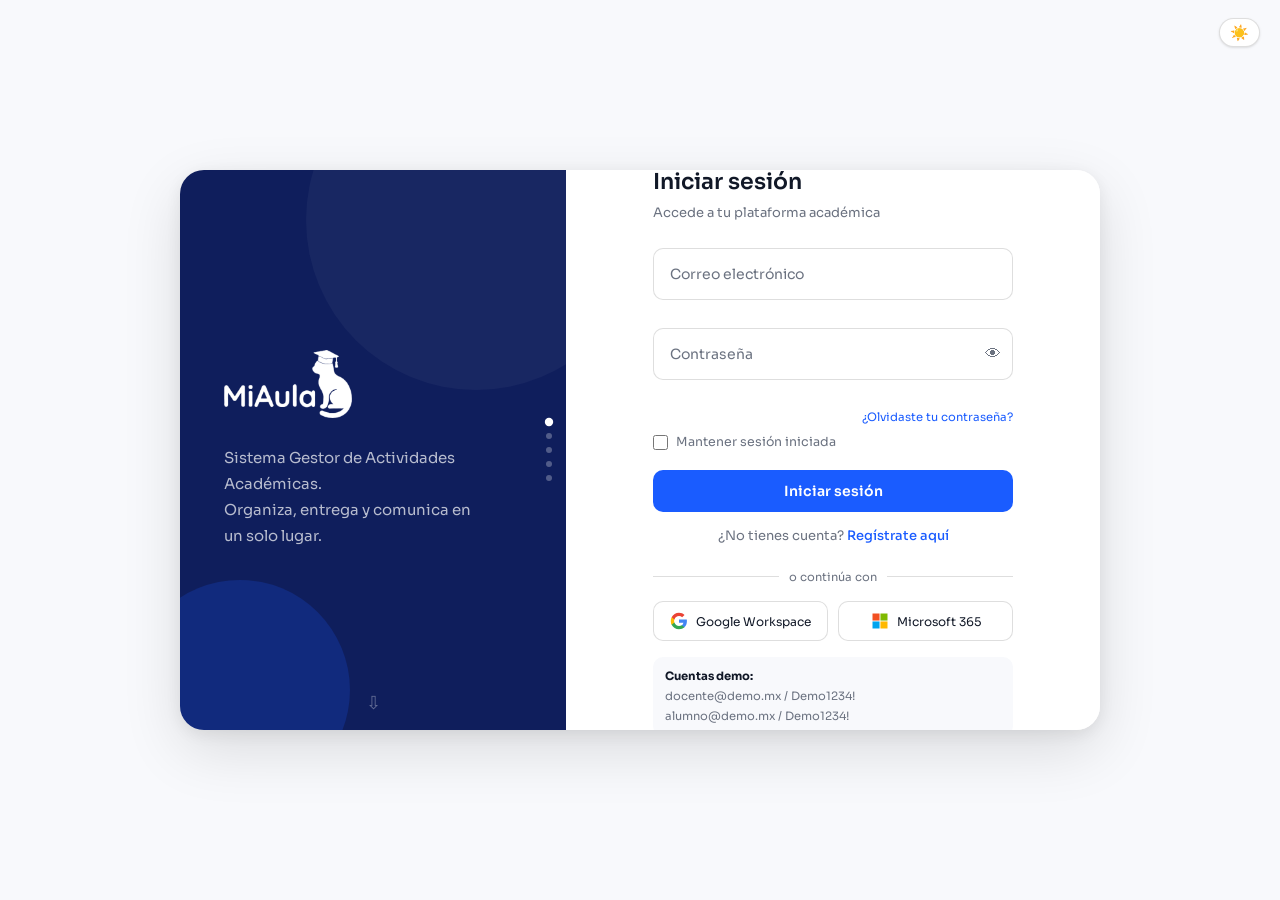
==== index.html @ d5291ddc "wp" ====
<!DOCTYPE html>
<html lang="es">
<head>
  <meta charset="UTF-8">
  <meta name="viewport" content="width=device-width, initial-scale=1.0">
  <title>MiAula — Iniciar sesión</title>

  <link rel="stylesheet" href="css/variables.css">
  <link rel="stylesheet" href="css/auth.css">
  <link rel="stylesheet" href="css/components.css">

  <style>
    /* ── Inline: elementos no cubiertos por auth.css ── */
    .form-group { margin-bottom: 0; }
  </style>
</head>
<body>

<!-- Toggle dark mode -->
<button class="dm-toggle" id="dmToggle" title="Cambiar tema" aria-label="Cambiar modo oscuro">
  <span class="dm-sun">☀️</span>
  <span class="dm-moon">🌙</span>
</button>

<div id="auth-screen">
  <div class="auth-container" id="authContainer">

    <!-- ══════════════════════════════
         PANEL IZQUIERDO — Carrusel
    ══════════════════════════════ -->
    <div class="overlay-container">

      <!-- Flecha arriba (oculta en slide 0) -->
      <button class="carousel-arrow arrow-up hidden" id="arrowUp" aria-label="Anterior">&#8679;</button>

      <div class="carousel-track" id="carouselTrack">

        <!-- Slide 1: Bienvenida -->
        <div class="carousel-slide slide-brand active" data-index="0">
          <div class="auth-brand-logo">
            <img src="Miuala.png" alt="MiAula">
          </div>
          <p class="slide-tagline">
            Sistema Gestor de Actividades Académicas.<br>
            Organiza, entrega y comunica en un solo lugar.
          </p>
        </div>

        <!-- Slide 2: Gestión de tareas -->
        <div class="carousel-slide slide-feature" data-index="1">
          <div class="feat-icon-big">✅</div>
          <div class="slide-title">Gestión de tareas</div>
          <p class="slide-desc">Crea, asigna y da seguimiento a actividades académicas desde un solo panel. Fechas límite claras y recordatorios automáticos.</p>
        </div>

        <!-- Slide 3: Almacenamiento -->
        <div class="carousel-slide slide-feature" data-index="2">
          <div class="feat-icon-big">📁</div>
          <div class="slide-title">Almacenamiento de recursos</div>
          <p class="slide-desc">Sube y organiza materiales de estudio, presentaciones y archivos. Disponibles para todos los alumnos en todo momento.</p>
        </div>

        <!-- Slide 4: Calificaciones -->
        <div class="carousel-slide slide-feature" data-index="3">
          <div class="feat-icon-big">📊</div>
          <div class="slide-title">Calificaciones y retroalimentación</div>
          <p class="slide-desc">Evalúa entregas con rúbricas personalizadas y envía retroalimentación directa. Historial de calificaciones siempre disponible.</p>
        </div>

        <!-- Slide 5: Comunicación -->
        <div class="carousel-slide slide-feature" data-index="4">
          <div class="feat-icon-big">💬</div>
          <div class="slide-title">Comunicación docente-alumno</div>
          <p class="slide-desc">Mensajería integrada, anuncios del grupo y notificaciones en tiempo real para mantener a todos conectados.</p>
        </div>

      </div>

      <!-- Flecha abajo -->
      <button class="carousel-arrow arrow-down" id="arrowDown" aria-label="Siguiente">&#8681;</button>

      <!-- Puntos laterales -->
      <div class="carousel-dots" id="carouselDots">
        <button class="carousel-dot active" data-dot="0" aria-label="Slide 1"></button>
        <button class="carousel-dot" data-dot="1" aria-label="Slide 2"></button>
        <button class="carousel-dot" data-dot="2" aria-label="Slide 3"></button>
        <button class="carousel-dot" data-dot="3" aria-label="Slide 4"></button>
        <button class="carousel-dot" data-dot="4" aria-label="Slide 5"></button>
      </div>

    </div><!-- /overlay-container -->

    <!-- ══════════════════════════════
         PANEL DERECHO — Login
    ══════════════════════════════ -->
    <div class="auth-panel login-panel" id="login-form">
      <div class="auth-form-card">
        <div class="auth-title">Iniciar sesión</div>
        <div class="auth-sub">Accede a tu plataforma académica</div>

        <div class="error-msg" id="login-error"></div>

        <!-- Email -->
        <div class="floating-group">
          <input type="email" class="floating-input" id="login-email"
                 placeholder=" "
                 autocomplete="email"
                 oninput="validateLoginEmail()"
                 onkeydown="if(event.key==='Enter') handleLogin()">
          <label for="login-email">Correo electrónico</label>
        </div>
        <div class="field-error-slot">
          <span class="field-error" id="login-email-err"></span>
        </div>

        <!-- Contraseña -->
        <div class="floating-group">
          <div class="input-wrap">
            <input type="password" class="floating-input" id="login-pass"
                   placeholder=" "
                   autocomplete="current-password"
                   onkeydown="if(event.key==='Enter') handleLogin()">
            <button class="toggle-pass" type="button"
                    onclick="togglePass('login-pass', this)" tabindex="-1">👁</button>
          </div>
          <label for="login-pass">Contraseña</label>
        </div>
        <div class="field-error-slot">
          <span class="field-error" id="login-pass-err"></span>
        </div>

        <!-- ¿Olvidaste? + Recordarme -->
        <div class="pass-row">
          <a href="#" class="link-forgot" onclick="return false;">¿Olvidaste tu contraseña?</a>
        </div>
        <div class="remember-row">
          <input type="checkbox" class="remember-check" id="rememberMe">
          <label class="remember-label" for="rememberMe">Mantener sesión iniciada</label>
        </div>

        <button class="btn-primary" id="login-btn" onclick="handleLogin()">Iniciar sesión</button>

        <!-- Enlace registro -->
        <div class="register-link">
          ¿No tienes cuenta? <a href="#" onclick="showRegister(); return false;">Regístrate aquí</a>
        </div>

        <!-- SSO -->
        <div class="auth-divider"><span>o continúa con</span></div>
        <div class="sso-row">
          <button class="sso-btn" onclick="return false;" title="Google Workspace">
            <svg class="sso-icon" viewBox="0 0 24 24" xmlns="http://www.w3.org/2000/svg">
              <path d="M22.56 12.25c0-.78-.07-1.53-.2-2.25H12v4.26h5.92c-.26 1.37-1.04 2.53-2.21 3.31v2.77h3.57c2.08-1.92 3.28-4.74 3.28-8.09z" fill="#4285F4"/>
              <path d="M12 23c2.97 0 5.46-.98 7.28-2.66l-3.57-2.77c-.98.66-2.23 1.06-3.71 1.06-2.86 0-5.29-1.93-6.16-4.53H2.18v2.84C3.99 20.53 7.7 23 12 23z" fill="#34A853"/>
              <path d="M5.84 14.09c-.22-.66-.35-1.36-.35-2.09s.13-1.43.35-2.09V7.07H2.18C1.43 8.55 1 10.22 1 12s.43 3.45 1.18 4.93l3.66-2.84z" fill="#FBBC05"/>
              <path d="M12 5.38c1.62 0 3.06.56 4.21 1.64l3.15-3.15C17.45 2.09 14.97 1 12 1 7.7 1 3.99 3.47 2.18 7.07l3.66 2.84c.87-2.6 3.3-4.53 6.16-4.53z" fill="#EA4335"/>
            </svg>
            Google Workspace
          </button>
          <button class="sso-btn" onclick="return false;" title="Microsoft 365">
            <svg class="sso-icon" viewBox="0 0 24 24" xmlns="http://www.w3.org/2000/svg">
              <path d="M11.4 2H2v9.4h9.4V2z" fill="#F25022"/>
              <path d="M22 2h-9.4v9.4H22V2z" fill="#7FBA00"/>
              <path d="M11.4 12.6H2V22h9.4v-9.4z" fill="#00A4EF"/>
              <path d="M22 12.6h-9.4V22H22v-9.4z" fill="#FFB900"/>
            </svg>
            Microsoft 365
          </button>
        </div>

        <div class="auth-demo-hint">
          <strong>Cuentas demo:</strong><br>
          docente@demo.mx / Demo1234!<br>
          alumno@demo.mx / Demo1234!
        </div>

      </div>
    </div><!-- /login-panel -->

    <!-- ══════════════════════════════
         PANEL DERECHO — Registro
    ══════════════════════════════ -->
    <div class="auth-panel register-panel" id="register-form">
      <div class="auth-form-card">
        <div class="auth-title">Crear cuenta</div>
        <div class="auth-sub">Únete a MiAula — es gratis</div>

        <div class="error-msg" id="reg-error"></div>

        <!-- Nombre -->
        <div class="floating-group">
          <input type="text" class="floating-input" id="reg-name"
                 placeholder=" " maxlength="80" autocomplete="name"
                 oninput="validateName()">
          <label for="reg-name">Nombre completo</label>
        </div>
        <div class="field-error-slot">
          <span class="field-error" id="reg-name-err"></span>
        </div>

        <!-- Email -->
        <div class="floating-group">
          <input type="email" class="floating-input" id="reg-email"
                 placeholder=" " autocomplete="email"
                 oninput="validateRegEmail()">
          <label for="reg-email">Correo electrónico</label>
        </div>
        <div class="field-error-slot">
          <span class="field-error" id="reg-email-err"></span>
        </div>

        <!-- Contraseña -->
        <div class="floating-group">
          <div class="input-wrap">
            <input type="password" class="floating-input" id="reg-pass"
                   placeholder=" " autocomplete="new-password"
                   oninput="validatePass(); validateConfirm()"
                   onfocus="document.getElementById('pass-rules').style.display='flex'; document.getElementById('pass-strength').style.display='block'">
            <button class="toggle-pass" type="button"
                    onclick="togglePass('reg-pass', this)" tabindex="-1">👁</button>
          </div>
          <label for="reg-pass">Contraseña (mín. 8 caracteres)</label>
        </div>
        <div class="field-error-slot"></div>

        <div class="password-strength" id="pass-strength">
          <div class="strength-bar"><div class="strength-fill" id="strength-fill"></div></div>
          <div class="strength-label" id="strength-label">—</div>
        </div>
        <div class="pass-rules" id="pass-rules">
          <div class="pass-rule" id="rule-len">Mínimo 8 caracteres</div>
          <div class="pass-rule" id="rule-upper">Al menos una mayúscula</div>
          <div class="pass-rule" id="rule-lower">Al menos una minúscula</div>
          <div class="pass-rule" id="rule-num">Al menos un número</div>
          <div class="pass-rule" id="rule-special">Al menos un carácter especial (!@#$%…)</div>
        </div>

        <!-- Confirmar contraseña -->
        <div class="floating-group" style="margin-top:8px;">
          <div class="input-wrap">
            <input type="password" class="floating-input" id="reg-pass-confirm"
                   placeholder=" " autocomplete="new-password"
                   oninput="validateConfirm()">
            <button class="toggle-pass" type="button"
                    onclick="togglePass('reg-pass-confirm', this)" tabindex="-1">👁</button>
          </div>
          <label for="reg-pass-confirm">Confirmar contraseña</label>
        </div>
        <div class="field-error-slot">
          <div class="pass-match" id="pass-match"></div>
        </div>

        <!-- Rol -->
        <div class="form-group" style="margin-bottom:16px;">
          <div class="role-selector">
            <div class="role-btn selected" id="role-docente" onclick="selectRole('docente')">
              <span class="role-emoji">👩‍🏫</span>
              <span class="role-name">Docente</span>
            </div>
            <div class="role-btn" id="role-alumno" onclick="selectRole('alumno')">
              <span class="role-emoji">🎓</span>
              <span class="role-name">Alumno</span>
            </div>
          </div>
        </div>

        <button class="btn-primary" id="reg-btn" onclick="handleRegister()">Crear cuenta</button>

        <div class="register-link">
          ¿Ya tienes cuenta? <a href="#" onclick="showLogin(); return false;">Inicia sesión aquí</a>
        </div>

      </div>
    </div><!-- /register-panel -->

  </div><!-- /auth-container -->
</div><!-- /auth-screen -->

<script src="js/utils.js"></script>
<script src="js/db.js"></script>
<script src="js/auth.js"></script>
<script>
/* ══════════════════════════════════════
   Carrusel vertical
══════════════════════════════════════ */
(function initCarousel() {
  const slides     = Array.from(document.querySelectorAll('.carousel-slide'));
  const dots       = Array.from(document.querySelectorAll('.carousel-dot'));
  const arrowUp    = document.getElementById('arrowUp');
  const arrowDown  = document.getElementById('arrowDown');
  const TOTAL      = slides.length;
  let current      = 0;
  let autoplayTimer = null;
  const AUTOPLAY_MS = 4200;

  function goTo(next, dir) {
    if (next === current || next < 0 || next >= TOTAL) return;

    const prev = current;
    const exitClass = dir === 'down' ? 'exit-up' : 'exit-down';

    // Salida del slide actual
    slides[prev].classList.remove('active');
    slides[prev].classList.add(exitClass);
    setTimeout(() => slides[prev].classList.remove(exitClass), 600);

    // Entrada del nuevo slide
    slides[next].style.transform = dir === 'down' ? 'translateY(40px)' : 'translateY(-40px)';
    slides[next].style.opacity   = '0';
    slides[next].classList.add('active');
    // Forzar reflow
    slides[next].getBoundingClientRect();
    slides[next].style.transform = '';
    slides[next].style.opacity   = '';

    // Dots
    dots[prev].classList.remove('active');
    dots[next].classList.add('active');

    current = next;
    updateArrows();
  }

  function updateArrows() {
    // Flecha arriba solo aparece si no estamos en slide 0
    arrowUp.classList.toggle('hidden', current === 0);
    // Flecha abajo se oculta en el último
    arrowDown.classList.toggle('hidden', current === TOTAL - 1);
  }

  function startAutoplay() {
    stopAutoplay();
    autoplayTimer = setInterval(() => {
      const next = (current + 1) % TOTAL;
      goTo(next, 'down');
    }, AUTOPLAY_MS);
  }

  function stopAutoplay() {
    if (autoplayTimer) { clearInterval(autoplayTimer); autoplayTimer = null; }
  }

  // Controles de flechas
  arrowDown.addEventListener('click', () => {
    stopAutoplay();
    goTo(current + 1, 'down');
    startAutoplay();
  });
  arrowUp.addEventListener('click', () => {
    stopAutoplay();
    goTo(current - 1, 'up');
    startAutoplay();
  });

  // Dots
  dots.forEach(dot => {
    dot.addEventListener('click', () => {
      const target = parseInt(dot.dataset.dot);
      const dir    = target > current ? 'down' : 'up';
      stopAutoplay();
      goTo(target, dir);
      startAutoplay();
    });
  });

  updateArrows();
  startAutoplay();
})();

/* ══════════════════════════════════════
   Dark mode toggle
══════════════════════════════════════ */
(function initDarkMode() {
  const btn  = document.getElementById('dmToggle');
  const body = document.body;
  const KEY  = 'miaula_theme';

  function apply(dark) {
    body.classList.toggle('dark-mode', dark);
  }

  // Leer preferencia guardada (con fallback a preferencia del sistema)
  const saved = localStorage.getItem(KEY);
  if (saved !== null) {
    apply(saved === 'dark');
  } else {
    apply(window.matchMedia('(prefers-color-scheme: dark)').matches);
  }

  btn.addEventListener('click', () => {
    const isDark = !body.classList.contains('dark-mode');
    apply(isDark);
    localStorage.setItem(KEY, isDark ? 'dark' : 'light');
  });
})();
</script>
</body>
</html>
---- css/variables.css ----
/* ═══════════════════════════════════════
   MiAula — Variables y Reset Global
═══════════════════════════════════════ */

@import url('https://fonts.googleapis.com/css2?family=Sora:wght@300;400;500;600;700&family=Lora:ital,wght@0,400;0,600;1,400&display=swap');

*, *::before, *::after {
  box-sizing: border-box;
  margin: 0;
  padding: 0;
}

:root {
  /* Marca */
  --navy:         #0F1E5C;
  --navy-mid:     #1A3080;
  --brand:        #1A5CFF;
  --brand-light:  #E8EFFE;
  --brand-mid:    #4D7DFF;

  /* Semánticos */
  --accent:       #FF6B35;
  --accent-light: #FFF0EB;
  --green:        #0F9B6E;
  --green-light:  #E2F7F0;
  --amber:        #E09600;
  --amber-light:  #FFF8E0;
  --red:          #D93025;
  --red-light:    #FEECEB;
  --purple:       #6D28D9;
  --purple-light: #EDE9FE;

  /* Texto */
  --text:         #111827;
  --text-muted:   #6B7280;
  --text-light:   #9CA3AF;

  /* Bordes y superficies */
  --border:       rgba(0,0,0,0.08);
  --border-md:    rgba(0,0,0,0.13);
  --surface:      #F8F9FC;
  --white:        #ffffff;

  /* Layout */
  --sidebar-w:    240px;

  /* Tipografía */
  --font:   'Sora', sans-serif;
  --serif:  'Lora', serif;

  /* Radios */
  --radius:    10px;
  --radius-lg: 14px;

  /* Sombras */
  --shadow:    0 1px 3px rgba(0,0,0,0.08), 0 1px 2px rgba(0,0,0,0.05);
  --shadow-md: 0 4px 12px rgba(0,0,0,0.10);
}

body {
  font-family: var(--font);
  background: var(--surface);
  color: var(--text);
  font-size: 14px;
  line-height: 1.6;
  min-height: 100vh;
}

/* ── Animaciones ── */
@keyframes fadeUp {
  from { opacity: 0; transform: translateY(10px); }
  to   { opacity: 1; transform: none; }
}
.fade-up { animation: fadeUp 0.3s ease both; }

/* ── Utilidades ── */
.flex        { display: flex; }
.gap-8       { gap: 8px; }
.gap-12      { gap: 12px; }
.mb-20       { margin-bottom: 20px; }
.mb-28       { margin-bottom: 28px; }
.grid-2      { display: grid; grid-template-columns: 1fr 1fr; gap: 14px; }
.text-muted  { color: var(--text-muted); }
.text-sm     { font-size: 12px; }
.fw-500      { font-weight: 500; }
.divider     { height: 1px; background: var(--border); margin: 20px 0; }
---- css/auth.css ----
/* ═══════════════════════════════════════
   MiAula — Auth modernizado
═══════════════════════════════════════ */

/* ── Dark mode variables ── */
:root {
  --dm-bg:         #0d1117;
  --dm-surface:    #161b22;
  --dm-card:       #1c2333;
  --dm-border:     rgba(255,255,255,0.08);
  --dm-text:       #e6edf3;
  --dm-muted:      #8b949e;
  --dm-input-bg:   #0d1117;
}

/* ── Dark mode aplicado ── */
body.dark-mode {
  background: var(--dm-bg);
  color: var(--dm-text);
}
body.dark-mode #auth-screen {
  background: var(--dm-bg);
}
body.dark-mode .auth-container {
  background: var(--dm-card);
  box-shadow: 0 24px 64px rgba(0,0,0,0.5), 0 4px 16px rgba(0,0,0,0.3);
}
body.dark-mode .auth-panel {
  background: var(--dm-card);
}
body.dark-mode .auth-form-card {
  background: transparent;
}
body.dark-mode .auth-title {
  color: var(--dm-text);
}
body.dark-mode .auth-sub {
  color: var(--dm-muted);
}
body.dark-mode .floating-group .floating-input {
  background: var(--dm-input-bg);
  border-color: var(--dm-border);
  color: var(--dm-text);
}
body.dark-mode .floating-group .floating-input:focus {
  border-color: var(--brand);
  box-shadow: 0 0 0 3px rgba(26,92,255,0.18);
  background: var(--dm-input-bg);
}
body.dark-mode .floating-group label {
  background: var(--dm-input-bg);
  color: var(--dm-muted);
}
body.dark-mode .floating-group .floating-input:focus ~ label,
body.dark-mode .floating-group .floating-input:not(:placeholder-shown) ~ label {
  background: var(--dm-card);
  color: var(--brand);
}
body.dark-mode .auth-divider span {
  background: var(--dm-card);
  color: var(--dm-muted);
}
body.dark-mode .auth-divider::before {
  background: var(--dm-border);
}
body.dark-mode .sso-btn {
  background: var(--dm-input-bg);
  border-color: var(--dm-border);
  color: var(--dm-text);
}
body.dark-mode .sso-btn:hover {
  background: rgba(255,255,255,0.05);
  border-color: rgba(255,255,255,0.18);
}
body.dark-mode .remember-label {
  color: var(--dm-muted);
}
body.dark-mode .auth-demo-hint {
  background: rgba(255,255,255,0.04);
  color: var(--dm-muted);
}
body.dark-mode .auth-demo-hint strong {
  color: var(--dm-text);
}
body.dark-mode .role-btn {
  background: var(--dm-input-bg);
  border-color: var(--dm-border);
  color: var(--dm-text);
}
body.dark-mode .role-btn.selected {
  border-color: var(--brand);
  background: rgba(26,92,255,0.15);
}
body.dark-mode .role-name {
  color: var(--dm-text);
}
body.dark-mode .toggle-pass {
  color: var(--dm-muted);
}
body.dark-mode .toggle-pass:hover {
  color: var(--dm-text);
}

/* ── Toggle dark mode ── */
.dm-toggle {
  position: fixed;
  top: 18px;
  right: 20px;
  z-index: 999;
  background: var(--white);
  border: 1.5px solid var(--border-md);
  border-radius: 100px;
  padding: 6px 10px;
  display: flex;
  align-items: center;
  gap: 6px;
  cursor: pointer;
  font-size: 15px;
  transition: all 0.25s;
  box-shadow: var(--shadow);
  line-height: 1;
}
.dm-toggle:hover {
  box-shadow: var(--shadow-md);
}
body.dark-mode .dm-toggle {
  background: var(--dm-surface);
  border-color: var(--dm-border);
  box-shadow: none;
}
.dm-toggle .dm-sun  { display: block; }
.dm-toggle .dm-moon { display: none; }
body.dark-mode .dm-toggle .dm-sun  { display: none; }
body.dark-mode .dm-toggle .dm-moon { display: block; }

/* ── Pantalla completa ── */
#auth-screen {
  min-height: 100vh;
  display: flex;
  align-items: center;
  justify-content: center;
  background: var(--surface);
  padding: 24px 16px;
  transition: background 0.3s;
}

/* ── Tarjeta contenedora ── */
.auth-container {
  position: relative;
  width: 100%;
  max-width: 920px;
  min-height: 560px;
  background: var(--white);
  border-radius: 24px;
  overflow: hidden;
  box-shadow: 0 20px 60px rgba(0,0,0,0.12), 0 4px 16px rgba(0,0,0,0.07);
  display: flex;
  flex-direction: row;
  transition: background 0.3s, box-shadow 0.3s;
}

/* ══════════════════════════════════════
   PANEL IZQUIERDO — Carrusel
══════════════════════════════════════ */
.overlay-container {
  position: relative;
  width: 42%;
  flex-shrink: 0;
  background: var(--navy);
  overflow: hidden;
  display: flex;
  flex-direction: column;
  justify-content: center;
  align-items: stretch;
}

/* Decoración de fondo */
.overlay-container::before {
  content: "";
  position: absolute;
  width: 340px; height: 340px;
  border-radius: 50%;
  background: rgba(255,255,255,0.04);
  top: -120px; right: -80px;
  pointer-events: none;
  z-index: 0;
}
.overlay-container::after {
  content: "";
  position: absolute;
  width: 220px; height: 220px;
  border-radius: 50%;
  background: rgba(26,92,255,0.2);
  bottom: -70px; left: -50px;
  pointer-events: none;
  z-index: 0;
}

/* ── Track del carrusel ── */
.carousel-track {
  position: relative;
  width: 100%;
  flex: 1;
  overflow: hidden;
}

/* ── Slides ── */
.carousel-slide {
  position: absolute;
  inset: 0;
  display: flex;
  flex-direction: column;
  justify-content: center;
  align-items: flex-start;
  padding: 48px 40px 48px 44px;
  opacity: 0;
  transform: translateY(40px);
  transition: opacity 0.55s cubic-bezier(0.4,0,0.2,1),
              transform 0.55s cubic-bezier(0.4,0,0.2,1);
  pointer-events: none;
  z-index: 1;
}
.carousel-slide.active {
  opacity: 1;
  transform: translateY(0);
  pointer-events: all;
  z-index: 2;
}
.carousel-slide.exit-up {
  opacity: 0;
  transform: translateY(-40px);
}
.carousel-slide.exit-down {
  opacity: 0;
  transform: translateY(40px);
}

/* ── Slide 1: bienvenida ── */
.slide-brand .auth-brand-logo {
  margin-bottom: 20px;
}
.slide-brand .auth-brand-logo img {
  height: 68px;
  width: auto;
  filter: brightness(0) invert(1);
  object-fit: contain;
}
.slide-brand .slide-tagline {
  font-size: 15px;
  color: rgba(255,255,255,0.7);
  line-height: 1.75;
  max-width: 260px;
}

/* ── Slides 2-5: feature ── */
.slide-feature .feat-icon-big {
  width: 60px; height: 60px;
  border-radius: 16px;
  background: rgba(255,255,255,0.1);
  display: flex;
  align-items: center;
  justify-content: center;
  font-size: 28px;
  margin-bottom: 22px;
  backdrop-filter: blur(4px);
}
.slide-feature .slide-title {
  font-size: 20px;
  font-weight: 600;
  color: #fff;
  margin-bottom: 10px;
  line-height: 1.3;
}
.slide-feature .slide-desc {
  font-size: 13px;
  color: rgba(255,255,255,0.6);
  line-height: 1.7;
  max-width: 240px;
}

/* ── Flecha arriba ── */
.carousel-arrow {
  position: absolute;
  left: 50%;
  transform: translateX(-50%);
  z-index: 10;
  background: none;
  border: none;
  cursor: pointer;
  padding: 8px 16px;
  color: rgba(255,255,255,0.35);
  font-size: 18px;
  transition: color 0.2s, opacity 0.3s;
  line-height: 1;
}
.carousel-arrow:hover { color: rgba(255,255,255,0.8); }
.carousel-arrow.arrow-up   { top: 10px; }
.carousel-arrow.arrow-down { bottom: 10px; }
.carousel-arrow.hidden { opacity: 0; pointer-events: none; }

/* ── Puntos laterales ── */
.carousel-dots {
  position: absolute;
  right: 14px;
  top: 50%;
  transform: translateY(-50%);
  display: flex;
  flex-direction: column;
  gap: 8px;
  z-index: 10;
}
.carousel-dot {
  width: 6px; height: 6px;
  border-radius: 50%;
  background: rgba(255,255,255,0.28);
  cursor: pointer;
  transition: background 0.2s, transform 0.2s;
  border: none;
  padding: 0;
}
.carousel-dot.active {
  background: #fff;
  transform: scale(1.4);
}

/* ══════════════════════════════════════
   PANEL DERECHO — Formulario
══════════════════════════════════════ */
.auth-panel {
  position: absolute;
  top: 0;
  left: 42%;
  width: 58%;
  height: 100%;
  display: flex;
  flex-direction: column;
  justify-content: center;
  align-items: center;
  padding: 32px 44px;
  background: var(--white);
  overflow-y: auto;
  transition: opacity 0.35s ease, transform 0.35s ease, background 0.3s;
}

.auth-form-card {
  width: 100%;
  max-width: 360px;
  display: flex;
  flex-direction: column;
}

.login-panel  { opacity:1; z-index:2; transform:translateX(0);    pointer-events:all; }
.register-panel { opacity:0; z-index:1; transform:translateX(20px); pointer-events:none; }

.auth-container.active .login-panel    { opacity:0; z-index:1; transform:translateX(-20px); pointer-events:none; }
.auth-container.active .register-panel { opacity:1; z-index:2; transform:translateX(0);     pointer-events:all; }

/* ── Títulos ── */
.auth-title {
  font-size: 22px;
  font-weight: 600;
  color: var(--text);
  margin-bottom: 4px;
  transition: color 0.3s;
}
.auth-sub {
  font-size: 13px;
  color: var(--text-muted);
  margin-bottom: 24px;
  transition: color 0.3s;
}

/* ── Floating labels ── */
.floating-group {
  position: relative;
  margin-bottom: 6px;
}
.floating-input {
  width: 100%;
  height: 52px;
  padding: 18px 14px 6px;
  border: 1.5px solid var(--border-md);
  border-radius: var(--radius);
  font-family: var(--font);
  font-size: 14px;
  color: var(--text);
  background: var(--white);
  outline: none;
  transition: border-color 0.2s, box-shadow 0.2s, background 0.2s;
}
.floating-input:focus {
  border-color: var(--brand);
  box-shadow: 0 0 0 3px rgba(26,92,255,0.12);
}
.floating-input.input-ok  { border-color: #22c55e; }
.floating-input.input-err { border-color: #ef4444; }
.floating-input.input-ok:focus  { box-shadow: 0 0 0 3px rgba(34,197,94,0.12); }
.floating-input.input-err:focus { box-shadow: 0 0 0 3px rgba(239,68,68,0.12); }

.floating-group label {
  position: absolute;
  left: 14px;
  top: 50%;
  transform: translateY(-50%);
  font-size: 14px;
  color: var(--text-muted);
  pointer-events: none;
  transition: top 0.18s ease, font-size 0.18s ease, color 0.18s ease, padding 0.18s ease;
  background: transparent;
  padding: 0 3px;
  line-height: 1;
}
.floating-input:focus ~ label,
.floating-input:not(:placeholder-shown) ~ label {
  top: 10px;
  transform: none;
  font-size: 10px;
  color: var(--brand);
  background: var(--white);
  padding: 0 3px;
  font-weight: 500;
}

/* ── Wrapper para input con ojo ── */
.input-wrap {
  position: relative;
}
.input-wrap .floating-input {
  padding-right: 44px;
}
.toggle-pass {
  position: absolute;
  right: 12px;
  top: 50%;
  transform: translateY(-50%);
  background: none;
  border: none;
  cursor: pointer;
  font-size: 16px;
  color: var(--text-muted);
  padding: 0;
  line-height: 1;
  transition: color 0.2s, opacity 0.2s;
}
.toggle-pass:hover { color: var(--text); }

/* ── Espacio reservado para errores (sin layout shift) ── */
.field-error-slot {
  height: 18px;
  display: flex;
  align-items: center;
  margin-bottom: 4px;
}
.field-error {
  font-size: 11px;
  color: #ef4444;
  display: none;
}
.field-error.visible { display: block; }

/* ── Fila de contraseña + olvidaste ── */
.pass-row {
  display: flex;
  justify-content: flex-end;
  margin-bottom: 2px;
}
.link-forgot {
  font-size: 11.5px;
  color: var(--brand);
  text-decoration: none;
  transition: opacity 0.2s;
}
.link-forgot:hover { opacity: 0.7; }

/* ── Recordarme ── */
.remember-row {
  display: flex;
  align-items: center;
  gap: 8px;
  margin-bottom: 18px;
  margin-top: 4px;
}
.remember-check {
  width: 15px; height: 15px;
  accent-color: var(--brand);
  cursor: pointer;
  border-radius: 4px;
}
.remember-label {
  font-size: 12.5px;
  color: var(--text-muted);
  cursor: pointer;
  transition: color 0.2s;
}
.remember-label:hover { color: var(--text); }

/* ── Error general ── */
.error-msg {
  background: var(--red-light);
  color: var(--red);
  padding: 10px 14px;
  border-radius: var(--radius);
  font-size: 13px;
  margin-bottom: 14px;
  display: none;
}

/* ── Enlace registrarse ── */
.register-link {
  text-align: center;
  margin-top: 14px;
  font-size: 13px;
  color: var(--text-muted);
}
.register-link a {
  color: var(--brand);
  text-decoration: none;
  font-weight: 500;
  transition: opacity 0.2s;
}
.register-link a:hover { opacity: 0.75; }

/* ── SSO ── */
.auth-divider {
  position: relative;
  text-align: center;
  margin: 18px 0 14px;
}
.auth-divider::before {
  content: "";
  position: absolute;
  left: 0; top: 50%;
  width: 100%; height: 1px;
  background: var(--border-md);
}
.auth-divider span {
  position: relative;
  background: var(--white);
  padding: 0 10px;
  font-size: 11.5px;
  color: var(--text-muted);
  transition: background 0.3s, color 0.3s;
}
.sso-row {
  display: flex;
  gap: 10px;
}
.sso-btn {
  flex: 1;
  display: flex;
  align-items: center;
  justify-content: center;
  gap: 8px;
  padding: 10px 12px;
  border: 1.5px solid var(--border-md);
  border-radius: var(--radius);
  background: var(--white);
  font-family: var(--font);
  font-size: 12px;
  color: var(--text);
  cursor: pointer;
  transition: background 0.2s, border-color 0.2s, box-shadow 0.2s;
  white-space: nowrap;
}
.sso-btn:hover {
  background: var(--surface);
  border-color: var(--brand);
  box-shadow: 0 2px 8px rgba(26,92,255,0.08);
}
.sso-icon {
  width: 18px; height: 18px;
  flex-shrink: 0;
}

/* ── Demo hint ── */
.auth-demo-hint {
  margin-top: 16px;
  padding: 10px 12px;
  background: var(--surface);
  border-radius: var(--radius);
  font-size: 11.5px;
  color: var(--text-muted);
  line-height: 1.7;
  transition: background 0.3s, color 0.3s;
}
.auth-demo-hint strong { color: var(--text); }

/* ── Selector de rol ── */
.role-selector {
  display: grid;
  grid-template-columns: 1fr 1fr;
  gap: 10px;
  margin-bottom: 16px;
}
.role-btn {
  padding: 12px 10px;
  border: 1.5px solid var(--border-md);
  border-radius: var(--radius);
  cursor: pointer;
  text-align: center;
  transition: all 0.2s;
  background: var(--white);
  font-family: var(--font);
}
.role-btn:hover { border-color: var(--brand); }
.role-btn.selected { border-color: var(--brand); background: var(--brand-light); }
.role-emoji { font-size: 22px; display: block; margin-bottom: 4px; }
.role-name  { font-size: 12.5px; font-weight: 500; color: var(--text); }

/* ── Strength / reglas contraseña ── */
.password-strength { margin-top: 4px; display: none; }
.strength-bar { height: 4px; border-radius: 2px; background: var(--border-md); overflow: hidden; margin-bottom: 4px; }
.strength-fill { height: 100%; border-radius: 2px; transition: width 0.3s, background 0.3s; width: 0%; }
.strength-label { font-size: 11px; font-weight: 500; }
.strength-1 .strength-fill { width:25%; background:#ef4444; }
.strength-2 .strength-fill { width:50%; background:#f97316; }
.strength-3 .strength-fill { width:75%; background:#eab308; }
.strength-4 .strength-fill { width:100%; background:#22c55e; }
.strength-1 .strength-label { color:#ef4444; }
.strength-2 .strength-label { color:#f97316; }
.strength-3 .strength-label { color:#eab308; }
.strength-4 .strength-label { color:#22c55e; }

.pass-rules { margin-top: 6px; display: none; flex-direction: column; gap: 3px; }
.pass-rule { font-size: 11px; color: var(--text-muted); display: flex; align-items: center; gap: 5px; transition: color 0.2s; }
.pass-rule::before { content: '○'; font-size: 9px; }
.pass-rule.ok { color: #22c55e; }
.pass-rule.ok::before { content: '●'; }

.pass-match { font-size: 11px; margin-top: 2px; display: none; }
.pass-match.ok  { color: #22c55e; display: block; }
.pass-match.err { color: #ef4444; display: block; }

/* ── Responsive ── */
@media (max-width: 700px) {
  #auth-screen { padding: 0; align-items: stretch; }
  .auth-container {
    border-radius: 0;
    min-height: 100vh;
    flex-direction: column;
    box-shadow: none;
  }
  .overlay-container { width: 100%; min-height: 200px; }
  .carousel-slide { padding: 28px 24px; align-items: center; text-align: center; }
  .slide-brand .slide-tagline { max-width: 100%; }
  .slide-feature .slide-desc  { max-width: 100%; }
  .auth-features { display: none; }
  .auth-panel {
    position: relative;
    left: 0; width: 100%; height: auto;
    padding: 24px 20px 36px;
    overflow-y: visible;
  }
  .carousel-dots { right: 8px; }
}
---- css/components.css ----
/* ═══════════════════════════════════════
   MiAula — Componentes UI Reutilizables
═══════════════════════════════════════ */

/* ── Botones ── */
.btn-primary {
  width: 100%;
  padding: 12px;
  background: var(--brand);
  color: #fff;
  border: none;
  border-radius: var(--radius);
  font-family: var(--font);
  font-size: 14px;
  font-weight: 600;
  cursor: pointer;
  transition: background 0.2s, transform 0.1s;
}
.btn-primary:hover  { background: var(--navy-mid); }
.btn-primary:active { transform: scale(0.99); }

.btn-action {
  padding: 8px 16px;
  background: var(--brand);
  color: #fff;
  border: none;
  border-radius: var(--radius);
  font-family: var(--font);
  font-size: 13px;
  font-weight: 500;
  cursor: pointer;
  transition: background 0.15s;
  display: flex;
  align-items: center;
  gap: 6px;
}
.btn-action:hover { background: var(--navy-mid); }

.btn-secondary {
  padding: 8px 14px;
  background: var(--white);
  color: var(--text);
  border: 1.5px solid var(--border-md);
  border-radius: var(--radius);
  font-family: var(--font);
  font-size: 13px;
  cursor: pointer;
  transition: all 0.15s;
}
.btn-secondary:hover { border-color: var(--brand); color: var(--brand); }

.btn-danger {
  padding: 7px 14px;
  background: var(--red-light);
  color: var(--red);
  border: none;
  border-radius: var(--radius);
  font-family: var(--font);
  font-size: 13px;
  cursor: pointer;
  transition: background 0.15s;
}
.btn-danger:hover { background: #fdd; }

.btn-success {
  padding: 8px 16px;
  background: var(--green-light);
  color: var(--green);
  border: none;
  border-radius: var(--radius);
  font-family: var(--font);
  font-size: 13px;
  font-weight: 500;
  cursor: pointer;
  transition: background 0.15s;
}
.btn-success:hover { background: #c0edd8; }

.btn-sm { padding: 5px 11px; font-size: 12px; }

/* ── Formularios ── */
.form-group { margin-bottom: 18px; }
.form-label {
  display: block;
  font-size: 11px;
  font-weight: 500;
  color: var(--text-muted);
  text-transform: uppercase;
  letter-spacing: 0.6px;
  margin-bottom: 6px;
}
.form-input,
.form-select,
.form-textarea {
  width: 100%;
  padding: 10px 14px;
  border: 1.5px solid var(--border-md);
  border-radius: var(--radius);
  font-family: var(--font);
  font-size: 14px;
  color: var(--text);
  background: var(--white);
  transition: border-color 0.2s, box-shadow 0.2s;
  outline: none;
}
.form-input:focus,
.form-select:focus,
.form-textarea:focus {
  border-color: var(--brand);
  box-shadow: 0 0 0 3px rgba(26,92,255,0.12);
}
.form-textarea { resize: vertical; min-height: 90px; }

/* ── Badges ── */
.badge {
  display: inline-flex;
  align-items: center;
  padding: 3px 9px;
  border-radius: 99px;
  font-size: 11px;
  font-weight: 500;
  white-space: nowrap;
}
.badge-pending   { background: var(--amber-light); color: #92700A; }
.badge-submitted { background: var(--brand-light);  color: #1244AA; }
.badge-graded    { background: var(--green-light);   color: #0B6B4A; }
.badge-late      { background: var(--red-light);     color: var(--red); }
.badge-active    { background: var(--green-light);   color: #0B6B4A; }

/* ── Tabla ── */
.data-table {
  width: 100%;
  border-collapse: collapse;
  background: var(--white);
  border-radius: var(--radius-lg);
  overflow: hidden;
  box-shadow: var(--shadow);
  border: 1px solid var(--border);
}
.data-table th {
  background: var(--surface);
  padding: 11px 16px;
  text-align: left;
  font-size: 11px;
  font-weight: 600;
  color: var(--text-muted);
  text-transform: uppercase;
  letter-spacing: 0.6px;
  border-bottom: 1px solid var(--border);
}
.data-table td {
  padding: 13px 16px;
  border-bottom: 1px solid var(--border);
  font-size: 13px;
  color: var(--text);
  vertical-align: middle;
}
.data-table tr:last-child td { border-bottom: none; }
.data-table tr:hover td      { background: var(--surface); }

/* ── Modales ── */
.modal-overlay {
  position: fixed; inset: 0;
  background: rgba(10,20,60,0.45);
  z-index: 200;
  display: flex;
  align-items: center;
  justify-content: center;
  padding: 20px;
  opacity: 0;
  pointer-events: none;
  transition: opacity 0.2s;
}
.modal-overlay.open { opacity: 1; pointer-events: all; }
.modal {
  background: var(--white);
  border-radius: var(--radius-lg);
  width: 100%;
  max-width: 520px;
  max-height: 90vh;
  overflow-y: auto;
  box-shadow: 0 20px 60px rgba(0,0,0,0.2);
  transform: translateY(10px);
  transition: transform 0.2s;
}
.modal-overlay.open .modal { transform: translateY(0); }
.modal-header {
  padding: 20px 24px 16px;
  border-bottom: 1px solid var(--border);
  display: flex; align-items: center; justify-content: space-between;
}
.modal-title { font-size: 16px; font-weight: 600; color: var(--text); }
.modal-close {
  background: none; border: none; cursor: pointer;
  font-size: 22px; color: var(--text-muted);
  width: 30px; height: 30px;
  border-radius: 6px;
  display: flex; align-items: center; justify-content: center;
  transition: background 0.15s;
}
.modal-close:hover { background: var(--surface); }
.modal-body   { padding: 20px 24px; }
.modal-footer {
  padding: 14px 24px;
  border-top: 1px solid var(--border);
  display: flex; justify-content: flex-end; gap: 10px;
}

/* ── Alertas ── */
.alert {
  padding: 12px 16px;
  border-radius: var(--radius);
  font-size: 13px;
  margin-bottom: 14px;
  display: none;
}
.alert.show    { display: block; }
.alert-success { background: var(--green-light); color: #0A5E3B; }
.alert-error   { background: var(--red-light);   color: var(--red); }

/* ── Empty state ── */
.empty-state      { text-align: center; padding: 60px 20px; color: var(--text-muted); }
.empty-icon       { font-size: 48px; margin-bottom: 12px; }
.empty-title      { font-size: 16px; font-weight: 500; color: var(--text); margin-bottom: 6px; }
.empty-sub        { font-size: 13px; }
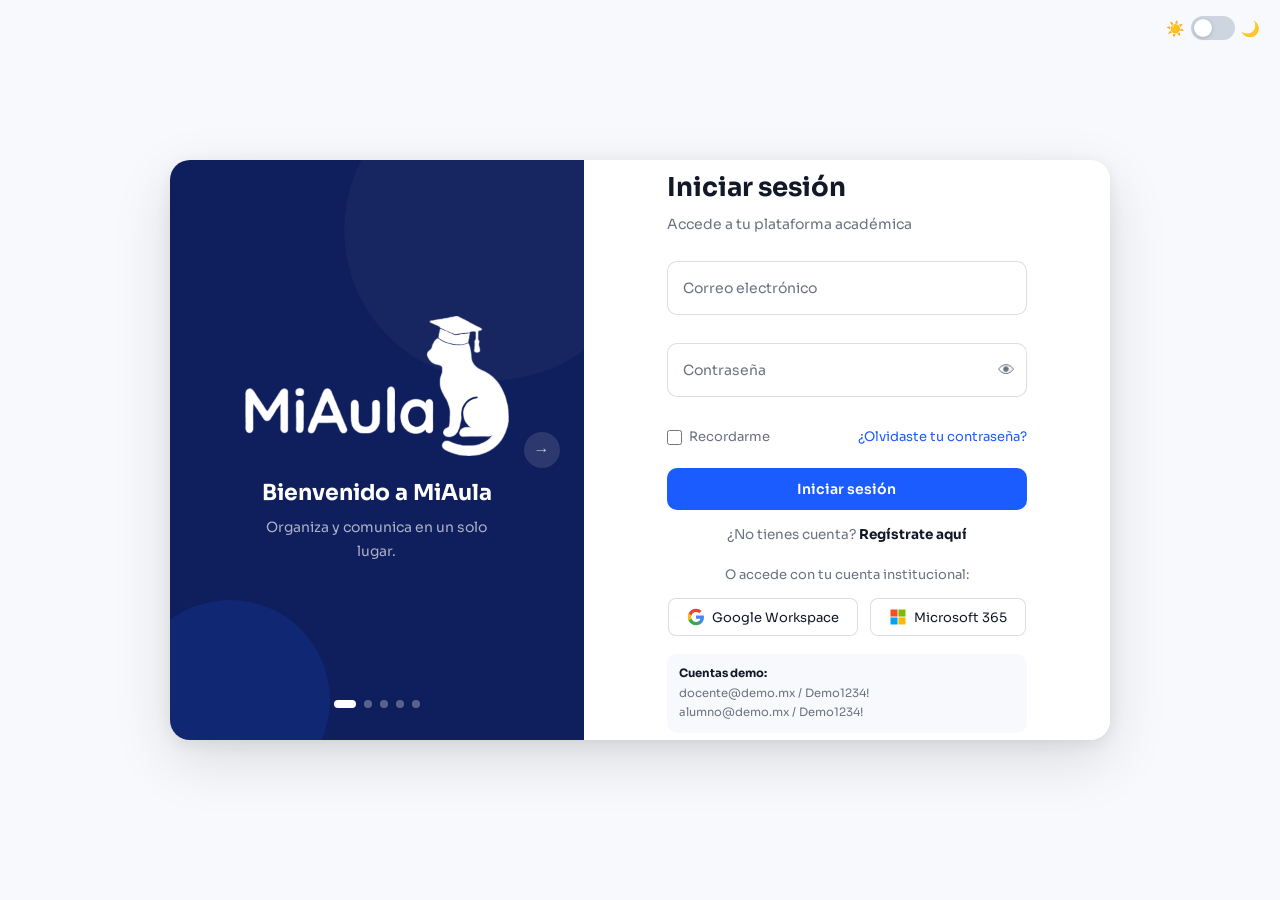
==== commit 5d255c15: "wp" ====
--- a/index.html
+++ b/index.html
@@ -4,23 +4,24 @@
   <meta charset="UTF-8">
   <meta name="viewport" content="width=device-width, initial-scale=1.0">
   <title>MiAula — Iniciar sesión</title>
-
   <link rel="stylesheet" href="css/variables.css">
   <link rel="stylesheet" href="css/auth.css">
   <link rel="stylesheet" href="css/components.css">
-
   <style>
-    /* ── Inline: elementos no cubiertos por auth.css ── */
     .form-group { margin-bottom: 0; }
   </style>
 </head>
 <body>
 
-<!-- Toggle dark mode -->
-<button class="dm-toggle" id="dmToggle" title="Cambiar tema" aria-label="Cambiar modo oscuro">
-  <span class="dm-sun">☀️</span>
-  <span class="dm-moon">🌙</span>
-</button>
+<!-- Toggle dark mode — switch con iconos -->
+<div class="dm-toggle-wrap">
+  <span class="dm-icon">☀️</span>
+  <label class="dm-switch" title="Modo oscuro">
+    <input type="checkbox" id="dmCheckbox">
+    <span class="dm-slider"></span>
+  </label>
+  <span class="dm-icon">🌙</span>
+</div>
 
 <div id="auth-screen">
   <div class="auth-container" id="authContainer">
@@ -30,8 +31,10 @@
     ══════════════════════════════ -->
     <div class="overlay-container">
 
-      <!-- Flecha arriba (oculta en slide 0) -->
-      <button class="carousel-arrow arrow-up hidden" id="arrowUp" aria-label="Anterior">&#8679;</button>
+      <!-- Flecha izquierda (oculta en slide 0) -->
+      <button class="carousel-arrow arrow-left hidden" id="arrowLeft" aria-label="Anterior">&#8592;</button>
+      <!-- Flecha derecha (oculta en último slide) -->
+      <button class="carousel-arrow arrow-right" id="arrowRight" aria-label="Siguiente">&#8594;</button>
 
       <div class="carousel-track" id="carouselTrack">
 
@@ -40,46 +43,41 @@
           <div class="auth-brand-logo">
             <img src="Miuala.png" alt="MiAula">
           </div>
-          <p class="slide-tagline">
-            Sistema Gestor de Actividades Académicas.<br>
-            Organiza, entrega y comunica en un solo lugar.
-          </p>
-        </div>
-
-        <!-- Slide 2: Gestión de tareas -->
+          <div class="slide-heading">Bienvenido a MiAula</div>
+          <p class="slide-tagline">Organiza y comunica en un solo lugar.</p>
+        </div>
+
+        <!-- Slide 2 -->
         <div class="carousel-slide slide-feature" data-index="1">
           <div class="feat-icon-big">✅</div>
           <div class="slide-title">Gestión de tareas</div>
           <p class="slide-desc">Crea, asigna y da seguimiento a actividades académicas desde un solo panel. Fechas límite claras y recordatorios automáticos.</p>
         </div>
 
-        <!-- Slide 3: Almacenamiento -->
+        <!-- Slide 3 -->
         <div class="carousel-slide slide-feature" data-index="2">
           <div class="feat-icon-big">📁</div>
           <div class="slide-title">Almacenamiento de recursos</div>
-          <p class="slide-desc">Sube y organiza materiales de estudio, presentaciones y archivos. Disponibles para todos los alumnos en todo momento.</p>
-        </div>
-
-        <!-- Slide 4: Calificaciones -->
+          <p class="slide-desc">Sube y organiza materiales de estudio, presentaciones y archivos. Disponibles para todos en todo momento.</p>
+        </div>
+
+        <!-- Slide 4 -->
         <div class="carousel-slide slide-feature" data-index="3">
           <div class="feat-icon-big">📊</div>
           <div class="slide-title">Calificaciones y retroalimentación</div>
-          <p class="slide-desc">Evalúa entregas con rúbricas personalizadas y envía retroalimentación directa. Historial de calificaciones siempre disponible.</p>
-        </div>
-
-        <!-- Slide 5: Comunicación -->
+          <p class="slide-desc">Evalúa entregas con rúbricas personalizadas y envía retroalimentación directa. Historial siempre disponible.</p>
+        </div>
+
+        <!-- Slide 5 -->
         <div class="carousel-slide slide-feature" data-index="4">
           <div class="feat-icon-big">💬</div>
           <div class="slide-title">Comunicación docente-alumno</div>
-          <p class="slide-desc">Mensajería integrada, anuncios del grupo y notificaciones en tiempo real para mantener a todos conectados.</p>
+          <p class="slide-desc">Mensajería integrada, anuncios del grupo y notificaciones en tiempo real para mantenerse conectados.</p>
         </div>
 
       </div>
 
-      <!-- Flecha abajo -->
-      <button class="carousel-arrow arrow-down" id="arrowDown" aria-label="Siguiente">&#8681;</button>
-
-      <!-- Puntos laterales -->
+      <!-- Puntos inferiores centrados -->
       <div class="carousel-dots" id="carouselDots">
         <button class="carousel-dot active" data-dot="0" aria-label="Slide 1"></button>
         <button class="carousel-dot" data-dot="1" aria-label="Slide 2"></button>
@@ -95,6 +93,7 @@
     ══════════════════════════════ -->
     <div class="auth-panel login-panel" id="login-form">
       <div class="auth-form-card">
+
         <div class="auth-title">Iniciar sesión</div>
         <div class="auth-sub">Accede a tu plataforma académica</div>
 
@@ -103,8 +102,7 @@
         <!-- Email -->
         <div class="floating-group">
           <input type="email" class="floating-input" id="login-email"
-                 placeholder=" "
-                 autocomplete="email"
+                 placeholder=" " autocomplete="email"
                  oninput="validateLoginEmail()"
                  onkeydown="if(event.key==='Enter') handleLogin()">
           <label for="login-email">Correo electrónico</label>
@@ -117,8 +115,7 @@
         <div class="floating-group">
           <div class="input-wrap">
             <input type="password" class="floating-input" id="login-pass"
-                   placeholder=" "
-                   autocomplete="current-password"
+                   placeholder=" " autocomplete="current-password"
                    onkeydown="if(event.key==='Enter') handleLogin()">
             <button class="toggle-pass" type="button"
                     onclick="togglePass('login-pass', this)" tabindex="-1">👁</button>
@@ -129,43 +126,45 @@
           <span class="field-error" id="login-pass-err"></span>
         </div>
 
-        <!-- ¿Olvidaste? + Recordarme -->
-        <div class="pass-row">
+        <!-- Recordarme + ¿Olvidaste? en la misma fila -->
+        <div class="remember-forgot-row">
+          <div class="remember-left">
+            <input type="checkbox" class="remember-check" id="rememberMe">
+            <label class="remember-label" for="rememberMe">Recordarme</label>
+          </div>
           <a href="#" class="link-forgot" onclick="return false;">¿Olvidaste tu contraseña?</a>
         </div>
-        <div class="remember-row">
-          <input type="checkbox" class="remember-check" id="rememberMe">
-          <label class="remember-label" for="rememberMe">Mantener sesión iniciada</label>
-        </div>
 
         <button class="btn-primary" id="login-btn" onclick="handleLogin()">Iniciar sesión</button>
 
-        <!-- Enlace registro -->
+        <!-- Enlace registro debajo del botón -->
         <div class="register-link">
           ¿No tienes cuenta? <a href="#" onclick="showRegister(); return false;">Regístrate aquí</a>
         </div>
 
         <!-- SSO -->
-        <div class="auth-divider"><span>o continúa con</span></div>
-        <div class="sso-row">
-          <button class="sso-btn" onclick="return false;" title="Google Workspace">
-            <svg class="sso-icon" viewBox="0 0 24 24" xmlns="http://www.w3.org/2000/svg">
-              <path d="M22.56 12.25c0-.78-.07-1.53-.2-2.25H12v4.26h5.92c-.26 1.37-1.04 2.53-2.21 3.31v2.77h3.57c2.08-1.92 3.28-4.74 3.28-8.09z" fill="#4285F4"/>
-              <path d="M12 23c2.97 0 5.46-.98 7.28-2.66l-3.57-2.77c-.98.66-2.23 1.06-3.71 1.06-2.86 0-5.29-1.93-6.16-4.53H2.18v2.84C3.99 20.53 7.7 23 12 23z" fill="#34A853"/>
-              <path d="M5.84 14.09c-.22-.66-.35-1.36-.35-2.09s.13-1.43.35-2.09V7.07H2.18C1.43 8.55 1 10.22 1 12s.43 3.45 1.18 4.93l3.66-2.84z" fill="#FBBC05"/>
-              <path d="M12 5.38c1.62 0 3.06.56 4.21 1.64l3.15-3.15C17.45 2.09 14.97 1 12 1 7.7 1 3.99 3.47 2.18 7.07l3.66 2.84c.87-2.6 3.3-4.53 6.16-4.53z" fill="#EA4335"/>
-            </svg>
-            Google Workspace
-          </button>
-          <button class="sso-btn" onclick="return false;" title="Microsoft 365">
-            <svg class="sso-icon" viewBox="0 0 24 24" xmlns="http://www.w3.org/2000/svg">
-              <path d="M11.4 2H2v9.4h9.4V2z" fill="#F25022"/>
-              <path d="M22 2h-9.4v9.4H22V2z" fill="#7FBA00"/>
-              <path d="M11.4 12.6H2V22h9.4v-9.4z" fill="#00A4EF"/>
-              <path d="M22 12.6h-9.4V22H22v-9.4z" fill="#FFB900"/>
-            </svg>
-            Microsoft 365
-          </button>
+        <div class="sso-section">
+          <p class="sso-label">O accede con tu cuenta institucional:</p>
+          <div class="sso-row">
+            <button class="sso-btn" onclick="return false;">
+              <svg class="sso-icon" viewBox="0 0 24 24">
+                <path d="M22.56 12.25c0-.78-.07-1.53-.2-2.25H12v4.26h5.92c-.26 1.37-1.04 2.53-2.21 3.31v2.77h3.57c2.08-1.92 3.28-4.74 3.28-8.09z" fill="#4285F4"/>
+                <path d="M12 23c2.97 0 5.46-.98 7.28-2.66l-3.57-2.77c-.98.66-2.23 1.06-3.71 1.06-2.86 0-5.29-1.93-6.16-4.53H2.18v2.84C3.99 20.53 7.7 23 12 23z" fill="#34A853"/>
+                <path d="M5.84 14.09c-.22-.66-.35-1.36-.35-2.09s.13-1.43.35-2.09V7.07H2.18C1.43 8.55 1 10.22 1 12s.43 3.45 1.18 4.93l3.66-2.84z" fill="#FBBC05"/>
+                <path d="M12 5.38c1.62 0 3.06.56 4.21 1.64l3.15-3.15C17.45 2.09 14.97 1 12 1 7.7 1 3.99 3.47 2.18 7.07l3.66 2.84c.87-2.6 3.3-4.53 6.16-4.53z" fill="#EA4335"/>
+              </svg>
+              Google Workspace
+            </button>
+            <button class="sso-btn" onclick="return false;">
+              <svg class="sso-icon" viewBox="0 0 24 24">
+                <path d="M11.4 2H2v9.4h9.4V2z" fill="#F25022"/>
+                <path d="M22 2h-9.4v9.4H22V2z" fill="#7FBA00"/>
+                <path d="M11.4 12.6H2V22h9.4v-9.4z" fill="#00A4EF"/>
+                <path d="M22 12.6h-9.4V22H22v-9.4z" fill="#FFB900"/>
+              </svg>
+              Microsoft 365
+            </button>
+          </div>
         </div>
 
         <div class="auth-demo-hint">
@@ -182,6 +181,7 @@
     ══════════════════════════════ -->
     <div class="auth-panel register-panel" id="register-form">
       <div class="auth-form-card">
+
         <div class="auth-title">Crear cuenta</div>
         <div class="auth-sub">Únete a MiAula — es gratis</div>
 
@@ -251,7 +251,7 @@
         </div>
 
         <!-- Rol -->
-        <div class="form-group" style="margin-bottom:16px;">
+        <div style="margin-bottom:16px;">
           <div class="role-selector">
             <div class="role-btn selected" id="role-docente" onclick="selectRole('docente')">
               <span class="role-emoji">👩‍🏫</span>
@@ -281,116 +281,81 @@
 <script src="js/auth.js"></script>
 <script>
 /* ══════════════════════════════════════
-   Carrusel vertical
+   Carrusel — flechas laterales + dots abajo
 ══════════════════════════════════════ */
 (function initCarousel() {
-  const slides     = Array.from(document.querySelectorAll('.carousel-slide'));
-  const dots       = Array.from(document.querySelectorAll('.carousel-dot'));
-  const arrowUp    = document.getElementById('arrowUp');
-  const arrowDown  = document.getElementById('arrowDown');
-  const TOTAL      = slides.length;
-  let current      = 0;
-  let autoplayTimer = null;
-  const AUTOPLAY_MS = 4200;
+  const slides    = Array.from(document.querySelectorAll('.carousel-slide'));
+  const dots      = Array.from(document.querySelectorAll('.carousel-dot'));
+  const arrowL    = document.getElementById('arrowLeft');
+  const arrowR    = document.getElementById('arrowRight');
+  const TOTAL     = slides.length;
+  let current     = 0;
+  let timer       = null;
+  const DELAY     = 4500;
 
   function goTo(next, dir) {
     if (next === current || next < 0 || next >= TOTAL) return;
-
     const prev = current;
-    const exitClass = dir === 'down' ? 'exit-up' : 'exit-down';
-
-    // Salida del slide actual
+    const exitClass = dir === 'next' ? 'exit-up' : 'exit-down';
+
     slides[prev].classList.remove('active');
     slides[prev].classList.add(exitClass);
-    setTimeout(() => slides[prev].classList.remove(exitClass), 600);
-
-    // Entrada del nuevo slide
-    slides[next].style.transform = dir === 'down' ? 'translateY(40px)' : 'translateY(-40px)';
+    setTimeout(() => slides[prev].classList.remove(exitClass), 550);
+
+    slides[next].style.transform = dir === 'next' ? 'translateY(30px)' : 'translateY(-30px)';
     slides[next].style.opacity   = '0';
     slides[next].classList.add('active');
-    // Forzar reflow
-    slides[next].getBoundingClientRect();
+    slides[next].getBoundingClientRect(); // reflow
     slides[next].style.transform = '';
     slides[next].style.opacity   = '';
 
-    // Dots
     dots[prev].classList.remove('active');
     dots[next].classList.add('active');
-
     current = next;
     updateArrows();
   }
 
   function updateArrows() {
-    // Flecha arriba solo aparece si no estamos en slide 0
-    arrowUp.classList.toggle('hidden', current === 0);
-    // Flecha abajo se oculta en el último
-    arrowDown.classList.toggle('hidden', current === TOTAL - 1);
+    arrowL.classList.toggle('hidden', current === 0);
+    arrowR.classList.toggle('hidden', current === TOTAL - 1);
   }
 
-  function startAutoplay() {
-    stopAutoplay();
-    autoplayTimer = setInterval(() => {
-      const next = (current + 1) % TOTAL;
-      goTo(next, 'down');
-    }, AUTOPLAY_MS);
+  function start() {
+    stop();
+    timer = setInterval(() => goTo((current + 1) % TOTAL, 'next'), DELAY);
   }
-
-  function stopAutoplay() {
-    if (autoplayTimer) { clearInterval(autoplayTimer); autoplayTimer = null; }
-  }
-
-  // Controles de flechas
-  arrowDown.addEventListener('click', () => {
-    stopAutoplay();
-    goTo(current + 1, 'down');
-    startAutoplay();
-  });
-  arrowUp.addEventListener('click', () => {
-    stopAutoplay();
-    goTo(current - 1, 'up');
-    startAutoplay();
-  });
-
-  // Dots
-  dots.forEach(dot => {
-    dot.addEventListener('click', () => {
-      const target = parseInt(dot.dataset.dot);
-      const dir    = target > current ? 'down' : 'up';
-      stopAutoplay();
-      goTo(target, dir);
-      startAutoplay();
-    });
-  });
+  function stop() { if (timer) { clearInterval(timer); timer = null; } }
+
+  arrowR.addEventListener('click', () => { stop(); goTo(current + 1, 'next'); start(); });
+  arrowL.addEventListener('click', () => { stop(); goTo(current - 1, 'prev'); start(); });
+  dots.forEach(d => d.addEventListener('click', () => {
+    const t = parseInt(d.dataset.dot);
+    stop(); goTo(t, t > current ? 'next' : 'prev'); start();
+  }));
 
   updateArrows();
-  startAutoplay();
+  start();
 })();
 
 /* ══════════════════════════════════════
-   Dark mode toggle
+   Dark mode toggle — checkbox switch
 ══════════════════════════════════════ */
 (function initDarkMode() {
-  const btn  = document.getElementById('dmToggle');
+  const cb   = document.getElementById('dmCheckbox');
   const body = document.body;
   const KEY  = 'miaula_theme';
 
   function apply(dark) {
     body.classList.toggle('dark-mode', dark);
+    cb.checked = dark;
   }
 
-  // Leer preferencia guardada (con fallback a preferencia del sistema)
   const saved = localStorage.getItem(KEY);
-  if (saved !== null) {
-    apply(saved === 'dark');
-  } else {
-    apply(window.matchMedia('(prefers-color-scheme: dark)').matches);
-  }
-
-  btn.addEventListener('click', () => {
-    const isDark = !body.classList.contains('dark-mode');
-    apply(isDark);
-    localStorage.setItem(KEY, isDark ? 'dark' : 'light');
+  apply(saved !== null ? saved === 'dark' : window.matchMedia('(prefers-color-scheme: dark)').matches);
+
+  cb.addEventListener('change', () => {
+    apply(cb.checked);
+    localStorage.setItem(KEY, cb.checked ? 'dark' : 'light');
   });
 })();
 </script>
--- a/css/auth.css
+++ b/css/auth.css
@@ -1,42 +1,27 @@
 /* ═══════════════════════════════════════
-   MiAula — Auth modernizado
+   MiAula — Auth v3
 ═══════════════════════════════════════ */
 
 /* ── Dark mode variables ── */
 :root {
-  --dm-bg:         #0d1117;
-  --dm-surface:    #161b22;
-  --dm-card:       #1c2333;
-  --dm-border:     rgba(255,255,255,0.08);
-  --dm-text:       #e6edf3;
-  --dm-muted:      #8b949e;
-  --dm-input-bg:   #0d1117;
-}
-
-/* ── Dark mode aplicado ── */
-body.dark-mode {
-  background: var(--dm-bg);
-  color: var(--dm-text);
-}
-body.dark-mode #auth-screen {
-  background: var(--dm-bg);
-}
+  --dm-bg:       #0d1117;
+  --dm-surface:  #161b22;
+  --dm-card:     #1c2333;
+  --dm-border:   rgba(255,255,255,0.08);
+  --dm-text:     #e6edf3;
+  --dm-muted:    #8b949e;
+  --dm-input-bg: #0d1117;
+}
+
+body.dark-mode { background: var(--dm-bg); color: var(--dm-text); }
+body.dark-mode #auth-screen { background: var(--dm-bg); }
 body.dark-mode .auth-container {
   background: var(--dm-card);
   box-shadow: 0 24px 64px rgba(0,0,0,0.5), 0 4px 16px rgba(0,0,0,0.3);
 }
-body.dark-mode .auth-panel {
-  background: var(--dm-card);
-}
-body.dark-mode .auth-form-card {
-  background: transparent;
-}
-body.dark-mode .auth-title {
-  color: var(--dm-text);
-}
-body.dark-mode .auth-sub {
-  color: var(--dm-muted);
-}
+body.dark-mode .auth-panel { background: var(--dm-card); }
+body.dark-mode .auth-title { color: var(--dm-text); }
+body.dark-mode .auth-sub   { color: var(--dm-muted); }
 body.dark-mode .floating-group .floating-input {
   background: var(--dm-input-bg);
   border-color: var(--dm-border);
@@ -45,7 +30,6 @@
 body.dark-mode .floating-group .floating-input:focus {
   border-color: var(--brand);
   box-shadow: 0 0 0 3px rgba(26,92,255,0.18);
-  background: var(--dm-input-bg);
 }
 body.dark-mode .floating-group label {
   background: var(--dm-input-bg);
@@ -56,84 +40,69 @@
   background: var(--dm-card);
   color: var(--brand);
 }
-body.dark-mode .auth-divider span {
-  background: var(--dm-card);
-  color: var(--dm-muted);
-}
-body.dark-mode .auth-divider::before {
-  background: var(--dm-border);
-}
+body.dark-mode .auth-divider { color: var(--dm-muted); }
+body.dark-mode .auth-divider::before { background: var(--dm-border); }
 body.dark-mode .sso-btn {
-  background: var(--dm-input-bg);
+  background: transparent;
   border-color: var(--dm-border);
   color: var(--dm-text);
 }
-body.dark-mode .sso-btn:hover {
-  background: rgba(255,255,255,0.05);
-  border-color: rgba(255,255,255,0.18);
-}
-body.dark-mode .remember-label {
-  color: var(--dm-muted);
-}
-body.dark-mode .auth-demo-hint {
-  background: rgba(255,255,255,0.04);
-  color: var(--dm-muted);
-}
-body.dark-mode .auth-demo-hint strong {
-  color: var(--dm-text);
-}
-body.dark-mode .role-btn {
-  background: var(--dm-input-bg);
-  border-color: var(--dm-border);
-  color: var(--dm-text);
-}
-body.dark-mode .role-btn.selected {
-  border-color: var(--brand);
-  background: rgba(26,92,255,0.15);
-}
-body.dark-mode .role-name {
-  color: var(--dm-text);
-}
-body.dark-mode .toggle-pass {
-  color: var(--dm-muted);
-}
-body.dark-mode .toggle-pass:hover {
-  color: var(--dm-text);
-}
-
-/* ── Toggle dark mode ── */
-.dm-toggle {
+body.dark-mode .sso-btn:hover { background: rgba(255,255,255,0.05); border-color: rgba(255,255,255,0.2); }
+body.dark-mode .remember-label { color: var(--dm-muted); }
+body.dark-mode .link-forgot    { color: var(--brand-mid); }
+body.dark-mode .auth-demo-hint { background: rgba(255,255,255,0.04); color: var(--dm-muted); }
+body.dark-mode .auth-demo-hint strong { color: var(--dm-text); }
+body.dark-mode .role-btn { background: var(--dm-input-bg); border-color: var(--dm-border); }
+body.dark-mode .role-btn.selected { border-color: var(--brand); background: rgba(26,92,255,0.15); }
+body.dark-mode .role-name { color: var(--dm-text); }
+body.dark-mode .toggle-pass { color: var(--dm-muted); }
+body.dark-mode .toggle-pass:hover { color: var(--dm-text); }
+body.dark-mode .register-link { color: var(--dm-muted); }
+body.dark-mode .sso-label { color: var(--dm-muted); }
+
+/* ── Toggle dark mode — switch estilo imagen ── */
+.dm-toggle-wrap {
   position: fixed;
-  top: 18px;
+  top: 16px;
   right: 20px;
   z-index: 999;
-  background: var(--white);
-  border: 1.5px solid var(--border-md);
+  display: flex;
+  align-items: center;
+  gap: 6px;
+}
+.dm-icon {
+  font-size: 15px;
+  line-height: 1;
+  user-select: none;
+}
+.dm-switch {
+  position: relative;
+  width: 44px;
+  height: 24px;
+  cursor: pointer;
+}
+.dm-switch input { opacity: 0; width: 0; height: 0; }
+.dm-slider {
+  position: absolute;
+  inset: 0;
+  background: #cdd5e0;
   border-radius: 100px;
-  padding: 6px 10px;
-  display: flex;
-  align-items: center;
-  gap: 6px;
-  cursor: pointer;
-  font-size: 15px;
-  transition: all 0.25s;
-  box-shadow: var(--shadow);
-  line-height: 1;
-}
-.dm-toggle:hover {
-  box-shadow: var(--shadow-md);
-}
-body.dark-mode .dm-toggle {
-  background: var(--dm-surface);
-  border-color: var(--dm-border);
-  box-shadow: none;
-}
-.dm-toggle .dm-sun  { display: block; }
-.dm-toggle .dm-moon { display: none; }
-body.dark-mode .dm-toggle .dm-sun  { display: none; }
-body.dark-mode .dm-toggle .dm-moon { display: block; }
-
-/* ── Pantalla completa ── */
+  transition: background 0.25s;
+}
+.dm-slider::before {
+  content: "";
+  position: absolute;
+  width: 18px; height: 18px;
+  border-radius: 50%;
+  background: #fff;
+  top: 3px; left: 3px;
+  transition: transform 0.25s, background 0.25s;
+  box-shadow: 0 1px 4px rgba(0,0,0,0.2);
+}
+.dm-switch input:checked + .dm-slider { background: var(--navy); }
+.dm-switch input:checked + .dm-slider::before { transform: translateX(20px); background: #e6edf3; }
+
+/* ── Pantalla ── */
 #auth-screen {
   min-height: 100vh;
   display: flex;
@@ -144,14 +113,14 @@
   transition: background 0.3s;
 }
 
-/* ── Tarjeta contenedora ── */
+/* ── Tarjeta ── */
 .auth-container {
   position: relative;
   width: 100%;
-  max-width: 920px;
-  min-height: 560px;
+  max-width: 940px;
+  min-height: 580px;
   background: var(--white);
-  border-radius: 24px;
+  border-radius: 20px;
   overflow: hidden;
   box-shadow: 0 20px 60px rgba(0,0,0,0.12), 0 4px 16px rgba(0,0,0,0.07);
   display: flex;
@@ -164,39 +133,38 @@
 ══════════════════════════════════════ */
 .overlay-container {
   position: relative;
-  width: 42%;
+  width: 44%;
   flex-shrink: 0;
   background: var(--navy);
   overflow: hidden;
   display: flex;
   flex-direction: column;
-  justify-content: center;
-  align-items: stretch;
-}
-
-/* Decoración de fondo */
+  align-items: center;
+  justify-content: space-between;
+  padding: 0 0 28px 0;
+}
+
+/* Círculos decorativos */
 .overlay-container::before {
   content: "";
   position: absolute;
-  width: 340px; height: 340px;
+  width: 300px; height: 300px;
   border-radius: 50%;
-  background: rgba(255,255,255,0.04);
-  top: -120px; right: -80px;
+  background: rgba(255,255,255,0.03);
+  top: -80px; right: -60px;
   pointer-events: none;
-  z-index: 0;
 }
 .overlay-container::after {
   content: "";
   position: absolute;
-  width: 220px; height: 220px;
+  width: 200px; height: 200px;
   border-radius: 50%;
-  background: rgba(26,92,255,0.2);
-  bottom: -70px; left: -50px;
+  background: rgba(26,92,255,0.15);
+  bottom: -60px; left: -40px;
   pointer-events: none;
-  z-index: 0;
-}
-
-/* ── Track del carrusel ── */
+}
+
+/* Track */
 .carousel-track {
   position: relative;
   width: 100%;
@@ -204,19 +172,19 @@
   overflow: hidden;
 }
 
-/* ── Slides ── */
+/* Slides */
 .carousel-slide {
   position: absolute;
   inset: 0;
   display: flex;
   flex-direction: column;
   justify-content: center;
-  align-items: flex-start;
-  padding: 48px 40px 48px 44px;
+  align-items: center;
+  text-align: center;
+  padding: 40px 40px 20px;
   opacity: 0;
-  transform: translateY(40px);
-  transition: opacity 0.55s cubic-bezier(0.4,0,0.2,1),
-              transform 0.55s cubic-bezier(0.4,0,0.2,1);
+  transform: translateY(30px);
+  transition: opacity 0.5s cubic-bezier(0.4,0,0.2,1), transform 0.5s cubic-bezier(0.4,0,0.2,1);
   pointer-events: none;
   z-index: 1;
 }
@@ -226,46 +194,43 @@
   pointer-events: all;
   z-index: 2;
 }
-.carousel-slide.exit-up {
-  opacity: 0;
-  transform: translateY(-40px);
-}
-.carousel-slide.exit-down {
-  opacity: 0;
-  transform: translateY(40px);
-}
-
-/* ── Slide 1: bienvenida ── */
-.slide-brand .auth-brand-logo {
-  margin-bottom: 20px;
-}
+.carousel-slide.exit-up   { opacity: 0; transform: translateY(-30px); }
+.carousel-slide.exit-down { opacity: 0; transform: translateY(30px);  }
+
+/* Slide 1 */
+.slide-brand .auth-brand-logo { margin-bottom: 16px; }
 .slide-brand .auth-brand-logo img {
-  height: 68px;
-  width: auto;
+  height: 140px; width: auto;
   filter: brightness(0) invert(1);
   object-fit: contain;
 }
+.slide-brand .slide-heading {
+  font-size: 22px;
+  font-weight: 700;
+  color: #fff;
+  margin-bottom: 10px;
+  line-height: 1.25;
+}
 .slide-brand .slide-tagline {
-  font-size: 15px;
-  color: rgba(255,255,255,0.7);
-  line-height: 1.75;
-  max-width: 260px;
-}
-
-/* ── Slides 2-5: feature ── */
+  font-size: 14px;
+  color: rgba(255,255,255,0.65);
+  line-height: 1.7;
+  max-width: 240px;
+}
+
+/* Slides 2-5 */
 .slide-feature .feat-icon-big {
-  width: 60px; height: 60px;
-  border-radius: 16px;
+  width: 72px; height: 72px;
+  border-radius: 20px;
   background: rgba(255,255,255,0.1);
   display: flex;
   align-items: center;
   justify-content: center;
-  font-size: 28px;
-  margin-bottom: 22px;
-  backdrop-filter: blur(4px);
+  font-size: 32px;
+  margin-bottom: 20px;
 }
 .slide-feature .slide-title {
-  font-size: 20px;
+  font-size: 19px;
   font-weight: 600;
   color: #fff;
   margin-bottom: 10px;
@@ -275,52 +240,57 @@
   font-size: 13px;
   color: rgba(255,255,255,0.6);
   line-height: 1.7;
-  max-width: 240px;
-}
-
-/* ── Flecha arriba ── */
+  max-width: 230px;
+}
+
+/* Flechas laterales */
 .carousel-arrow {
   position: absolute;
-  left: 50%;
-  transform: translateX(-50%);
+  top: 50%;
+  transform: translateY(-50%);
   z-index: 10;
-  background: none;
+  width: 36px; height: 36px;
+  border-radius: 50%;
+  background: rgba(255,255,255,0.12);
   border: none;
   cursor: pointer;
-  padding: 8px 16px;
-  color: rgba(255,255,255,0.35);
-  font-size: 18px;
-  transition: color 0.2s, opacity 0.3s;
+  color: rgba(255,255,255,0.7);
+  font-size: 16px;
+  display: flex;
+  align-items: center;
+  justify-content: center;
+  transition: background 0.2s, color 0.2s, opacity 0.25s;
+  backdrop-filter: blur(4px);
   line-height: 1;
 }
-.carousel-arrow:hover { color: rgba(255,255,255,0.8); }
-.carousel-arrow.arrow-up   { top: 10px; }
-.carousel-arrow.arrow-down { bottom: 10px; }
+.carousel-arrow:hover { background: rgba(255,255,255,0.22); color: #fff; }
+.carousel-arrow.arrow-left  { left: 14px; }
+.carousel-arrow.arrow-right { right: 24px; }
 .carousel-arrow.hidden { opacity: 0; pointer-events: none; }
 
-/* ── Puntos laterales ── */
+/* Puntos inferiores centrados */
 .carousel-dots {
-  position: absolute;
-  right: 14px;
-  top: 50%;
-  transform: translateY(-50%);
-  display: flex;
-  flex-direction: column;
+  display: flex;
+  flex-direction: row;
   gap: 8px;
+  align-items: center;
+  justify-content: center;
   z-index: 10;
+  padding-bottom: 4px;
 }
 .carousel-dot {
-  width: 6px; height: 6px;
+  width: 8px; height: 8px;
   border-radius: 50%;
-  background: rgba(255,255,255,0.28);
+  background: rgba(255,255,255,0.3);
   cursor: pointer;
-  transition: background 0.2s, transform 0.2s;
+  transition: background 0.2s, transform 0.2s, width 0.2s;
   border: none;
   padding: 0;
 }
 .carousel-dot.active {
   background: #fff;
-  transform: scale(1.4);
+  width: 22px;
+  border-radius: 4px;
 }
 
 /* ══════════════════════════════════════
@@ -329,14 +299,14 @@
 .auth-panel {
   position: absolute;
   top: 0;
-  left: 42%;
-  width: 58%;
+  left: 44%;
+  width: 56%;
   height: 100%;
   display: flex;
   flex-direction: column;
   justify-content: center;
   align-items: center;
-  padding: 32px 44px;
+  padding: 32px 48px;
   background: var(--white);
   overflow-y: auto;
   transition: opacity 0.35s ease, transform 0.35s ease, background 0.3s;
@@ -349,38 +319,37 @@
   flex-direction: column;
 }
 
-.login-panel  { opacity:1; z-index:2; transform:translateX(0);    pointer-events:all; }
-.register-panel { opacity:0; z-index:1; transform:translateX(20px); pointer-events:none; }
-
+.login-panel   { opacity:1; z-index:2; transform:translateX(0);    pointer-events:all;  }
+.register-panel{ opacity:0; z-index:1; transform:translateX(20px); pointer-events:none; }
 .auth-container.active .login-panel    { opacity:0; z-index:1; transform:translateX(-20px); pointer-events:none; }
-.auth-container.active .register-panel { opacity:1; z-index:2; transform:translateX(0);     pointer-events:all; }
-
-/* ── Títulos ── */
+.auth-container.active .register-panel{ opacity:1; z-index:2; transform:translateX(0);     pointer-events:all;  }
+
+/* Títulos */
 .auth-title {
-  font-size: 22px;
-  font-weight: 600;
+  font-size: 26px;
+  font-weight: 700;
   color: var(--text);
   margin-bottom: 4px;
   transition: color 0.3s;
 }
 .auth-sub {
-  font-size: 13px;
+  font-size: 14px;
   color: var(--text-muted);
-  margin-bottom: 24px;
+  margin-bottom: 26px;
   transition: color 0.3s;
 }
 
-/* ── Floating labels ── */
+/* Floating labels */
 .floating-group {
   position: relative;
-  margin-bottom: 6px;
+  margin-bottom: 4px;
 }
 .floating-input {
   width: 100%;
-  height: 52px;
-  padding: 18px 14px 6px;
+  height: 54px;
+  padding: 20px 14px 6px;
   border: 1.5px solid var(--border-md);
-  border-radius: var(--radius);
+  border-radius: 10px;
   font-family: var(--font);
   font-size: 14px;
   color: var(--text);
@@ -390,12 +359,12 @@
 }
 .floating-input:focus {
   border-color: var(--brand);
-  box-shadow: 0 0 0 3px rgba(26,92,255,0.12);
+  box-shadow: 0 0 0 3px rgba(26,92,255,0.11);
 }
 .floating-input.input-ok  { border-color: #22c55e; }
 .floating-input.input-err { border-color: #ef4444; }
-.floating-input.input-ok:focus  { box-shadow: 0 0 0 3px rgba(34,197,94,0.12); }
-.floating-input.input-err:focus { box-shadow: 0 0 0 3px rgba(239,68,68,0.12); }
+.floating-input.input-ok:focus  { box-shadow: 0 0 0 3px rgba(34,197,94,0.1); }
+.floating-input.input-err:focus { box-shadow: 0 0 0 3px rgba(239,68,68,0.1); }
 
 .floating-group label {
   position: absolute;
@@ -405,96 +374,79 @@
   font-size: 14px;
   color: var(--text-muted);
   pointer-events: none;
-  transition: top 0.18s ease, font-size 0.18s ease, color 0.18s ease, padding 0.18s ease;
+  transition: top 0.17s ease, font-size 0.17s ease, color 0.17s ease;
   background: transparent;
-  padding: 0 3px;
+  padding: 0 2px;
   line-height: 1;
 }
 .floating-input:focus ~ label,
 .floating-input:not(:placeholder-shown) ~ label {
-  top: 10px;
+  top: 9px;
   transform: none;
-  font-size: 10px;
+  font-size: 10.5px;
   color: var(--brand);
   background: var(--white);
-  padding: 0 3px;
   font-weight: 500;
 }
 
-/* ── Wrapper para input con ojo ── */
-.input-wrap {
-  position: relative;
-}
-.input-wrap .floating-input {
-  padding-right: 44px;
-}
+/* Wrapper ojo */
+.input-wrap { position: relative; }
+.input-wrap .floating-input { padding-right: 44px; }
 .toggle-pass {
   position: absolute;
-  right: 12px;
-  top: 50%;
+  right: 12px; top: 50%;
   transform: translateY(-50%);
-  background: none;
-  border: none;
-  cursor: pointer;
-  font-size: 16px;
-  color: var(--text-muted);
-  padding: 0;
-  line-height: 1;
-  transition: color 0.2s, opacity 0.2s;
+  background: none; border: none;
+  cursor: pointer; font-size: 17px;
+  color: var(--text-muted); padding: 0; line-height: 1;
+  transition: color 0.2s;
 }
 .toggle-pass:hover { color: var(--text); }
 
-/* ── Espacio reservado para errores (sin layout shift) ── */
+/* Slot error sin layout shift */
 .field-error-slot {
   height: 18px;
   display: flex;
   align-items: center;
-  margin-bottom: 4px;
-}
-.field-error {
-  font-size: 11px;
-  color: #ef4444;
-  display: none;
-}
+  margin-bottom: 6px;
+}
+.field-error { font-size: 11px; color: #ef4444; display: none; }
 .field-error.visible { display: block; }
 
-/* ── Fila de contraseña + olvidaste ── */
-.pass-row {
-  display: flex;
-  justify-content: flex-end;
-  margin-bottom: 2px;
-}
-.link-forgot {
-  font-size: 11.5px;
-  color: var(--brand);
-  text-decoration: none;
-  transition: opacity 0.2s;
-}
-.link-forgot:hover { opacity: 0.7; }
-
-/* ── Recordarme ── */
-.remember-row {
-  display: flex;
-  align-items: center;
-  gap: 8px;
-  margin-bottom: 18px;
-  margin-top: 4px;
+/* Fila Recordarme + ¿Olvidaste? */
+.remember-forgot-row {
+  display: flex;
+  align-items: center;
+  justify-content: space-between;
+  margin-bottom: 20px;
+  margin-top: 2px;
+}
+.remember-left {
+  display: flex;
+  align-items: center;
+  gap: 7px;
 }
 .remember-check {
   width: 15px; height: 15px;
   accent-color: var(--brand);
   cursor: pointer;
-  border-radius: 4px;
 }
 .remember-label {
-  font-size: 12.5px;
+  font-size: 13px;
   color: var(--text-muted);
   cursor: pointer;
   transition: color 0.2s;
 }
 .remember-label:hover { color: var(--text); }
-
-/* ── Error general ── */
+.link-forgot {
+  font-size: 13px;
+  color: var(--brand);
+  text-decoration: none;
+  transition: opacity 0.2s;
+}
+.link-forgot:hover { opacity: 0.7; }
+
+/* Error general */
 .error-msg {
   background: var(--red-light);
   color: var(--red);
@@ -505,76 +457,62 @@
   display: none;
 }
 
-/* ── Enlace registrarse ── */
+/* Enlace registrarse */
 .register-link {
   text-align: center;
   margin-top: 14px;
+  font-size: 13.5px;
+  color: var(--text-muted);
+  transition: color 0.3s;
+}
+.register-link a {
+  color: var(--text);
+  font-weight: 700;
+  text-decoration: none;
+  transition: color 0.2s;
+}
+.register-link a:hover { color: var(--brand); }
+
+/* SSO */
+.sso-section { margin-top: 20px; }
+.sso-label {
+  text-align: center;
   font-size: 13px;
   color: var(--text-muted);
-}
-.register-link a {
-  color: var(--brand);
-  text-decoration: none;
-  font-weight: 500;
-  transition: opacity 0.2s;
-}
-.register-link a:hover { opacity: 0.75; }
-
-/* ── SSO ── */
-.auth-divider {
-  position: relative;
-  text-align: center;
-  margin: 18px 0 14px;
-}
-.auth-divider::before {
-  content: "";
-  position: absolute;
-  left: 0; top: 50%;
-  width: 100%; height: 1px;
-  background: var(--border-md);
-}
-.auth-divider span {
-  position: relative;
-  background: var(--white);
-  padding: 0 10px;
-  font-size: 11.5px;
-  color: var(--text-muted);
-  transition: background 0.3s, color 0.3s;
+  margin-bottom: 12px;
+  transition: color 0.3s;
 }
 .sso-row {
   display: flex;
-  gap: 10px;
+  gap: 12px;
+  justify-content: center;
 }
 .sso-btn {
-  flex: 1;
-  display: flex;
-  align-items: center;
-  justify-content: center;
-  gap: 8px;
-  padding: 10px 12px;
+  display: flex;
+  align-items: center;
+  gap: 7px;
+  padding: 9px 18px;
   border: 1.5px solid var(--border-md);
-  border-radius: var(--radius);
+  border-radius: 8px;
   background: var(--white);
   font-family: var(--font);
-  font-size: 12px;
+  font-size: 13px;
   color: var(--text);
   cursor: pointer;
+  text-decoration: none;
   transition: background 0.2s, border-color 0.2s, box-shadow 0.2s;
   white-space: nowrap;
 }
 .sso-btn:hover {
   background: var(--surface);
-  border-color: var(--brand);
-  box-shadow: 0 2px 8px rgba(26,92,255,0.08);
-}
-.sso-icon {
-  width: 18px; height: 18px;
-  flex-shrink: 0;
-}
-
-/* ── Demo hint ── */
+  border-color: #aaa;
+  box-shadow: 0 2px 8px rgba(0,0,0,0.07);
+}
+.sso-icon { width: 18px; height: 18px; flex-shrink: 0; }
+
+/* Demo hint */
 .auth-demo-hint {
-  margin-top: 16px;
+  margin-top: 18px;
   padding: 10px 12px;
   background: var(--surface);
   border-radius: var(--radius);
@@ -585,7 +523,7 @@
 }
 .auth-demo-hint strong { color: var(--text); }
 
-/* ── Selector de rol ── */
+/* Rol */
 .role-selector {
   display: grid;
   grid-template-columns: 1fr 1fr;
@@ -596,8 +534,7 @@
   padding: 12px 10px;
   border: 1.5px solid var(--border-md);
   border-radius: var(--radius);
-  cursor: pointer;
-  text-align: center;
+  cursor: pointer; text-align: center;
   transition: all 0.2s;
   background: var(--white);
   font-family: var(--font);
@@ -607,7 +544,7 @@
 .role-emoji { font-size: 22px; display: block; margin-bottom: 4px; }
 .role-name  { font-size: 12.5px; font-weight: 500; color: var(--text); }
 
-/* ── Strength / reglas contraseña ── */
+/* Strength */
 .password-strength { margin-top: 4px; display: none; }
 .strength-bar { height: 4px; border-radius: 2px; background: var(--border-md); overflow: hidden; margin-bottom: 4px; }
 .strength-fill { height: 100%; border-radius: 2px; transition: width 0.3s, background 0.3s; width: 0%; }
@@ -616,40 +553,24 @@
 .strength-2 .strength-fill { width:50%; background:#f97316; }
 .strength-3 .strength-fill { width:75%; background:#eab308; }
 .strength-4 .strength-fill { width:100%; background:#22c55e; }
-.strength-1 .strength-label { color:#ef4444; }
-.strength-2 .strength-label { color:#f97316; }
-.strength-3 .strength-label { color:#eab308; }
-.strength-4 .strength-label { color:#22c55e; }
+.strength-1 .strength-label{color:#ef4444;}.strength-2 .strength-label{color:#f97316;}
+.strength-3 .strength-label{color:#eab308;}.strength-4 .strength-label{color:#22c55e;}
 
 .pass-rules { margin-top: 6px; display: none; flex-direction: column; gap: 3px; }
 .pass-rule { font-size: 11px; color: var(--text-muted); display: flex; align-items: center; gap: 5px; transition: color 0.2s; }
 .pass-rule::before { content: '○'; font-size: 9px; }
 .pass-rule.ok { color: #22c55e; }
 .pass-rule.ok::before { content: '●'; }
-
 .pass-match { font-size: 11px; margin-top: 2px; display: none; }
 .pass-match.ok  { color: #22c55e; display: block; }
 .pass-match.err { color: #ef4444; display: block; }
 
-/* ── Responsive ── */
+/* Responsive */
 @media (max-width: 700px) {
   #auth-screen { padding: 0; align-items: stretch; }
-  .auth-container {
-    border-radius: 0;
-    min-height: 100vh;
-    flex-direction: column;
-    box-shadow: none;
-  }
-  .overlay-container { width: 100%; min-height: 200px; }
-  .carousel-slide { padding: 28px 24px; align-items: center; text-align: center; }
-  .slide-brand .slide-tagline { max-width: 100%; }
-  .slide-feature .slide-desc  { max-width: 100%; }
-  .auth-features { display: none; }
-  .auth-panel {
-    position: relative;
-    left: 0; width: 100%; height: auto;
-    padding: 24px 20px 36px;
-    overflow-y: visible;
-  }
-  .carousel-dots { right: 8px; }
-}
+  .auth-container { border-radius: 0; min-height: 100vh; flex-direction: column; box-shadow: none; }
+  .overlay-container { width: 100%; min-height: 220px; padding-bottom: 20px; }
+  .carousel-slide { padding: 28px 24px 16px; }
+  .auth-panel { position: relative; left: 0; width: 100%; height: auto; padding: 24px 20px 36px; overflow-y: visible; }
+  .carousel-arrow.arrow-right { right: 14px; }
+}
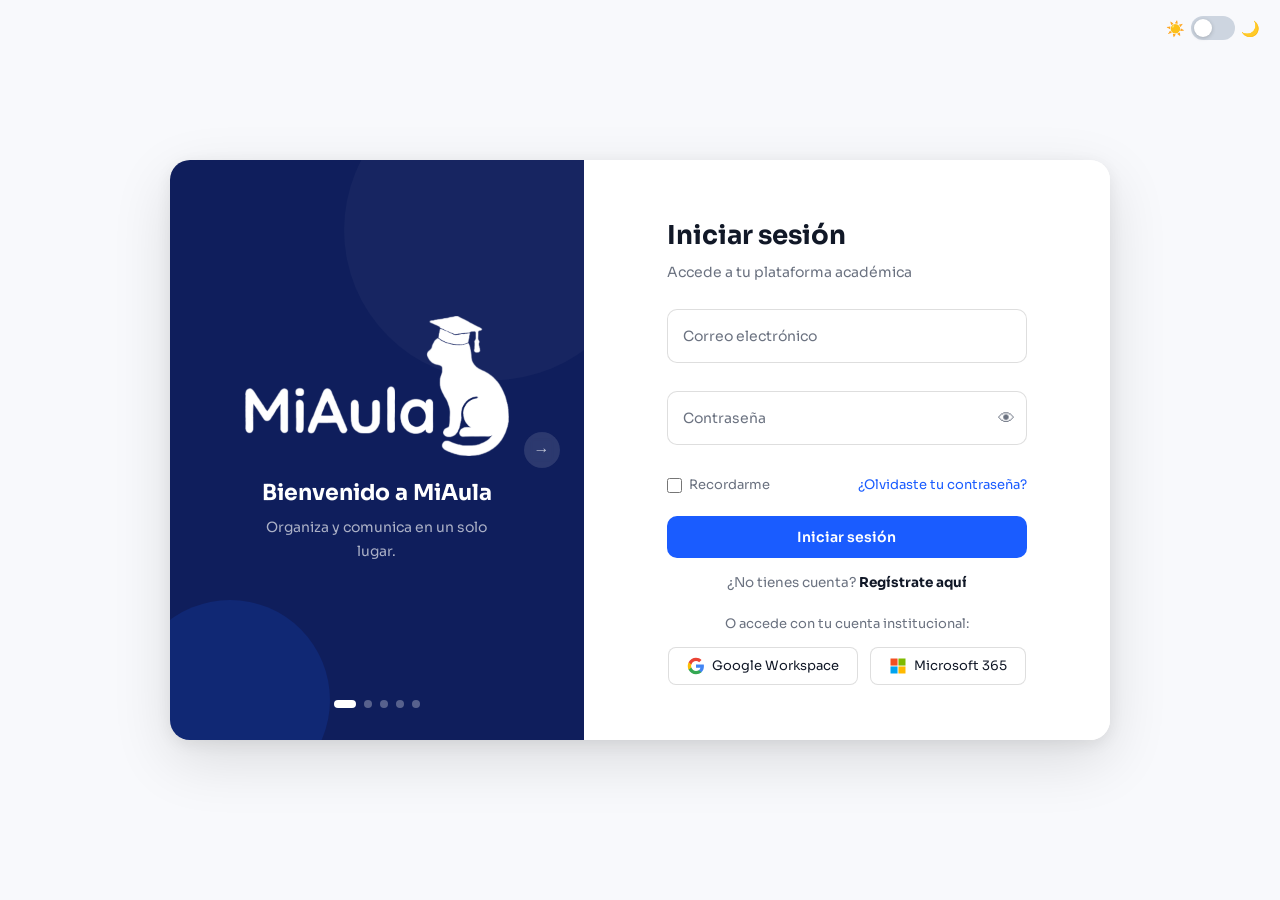
==== commit 5448e76f: "wp" ====
--- a/index.html
+++ b/index.html
@@ -1,363 +1,528 @@
-<!DOCTYPE html>
+<!doctype html>
 <html lang="es">
-<head>
-  <meta charset="UTF-8">
-  <meta name="viewport" content="width=device-width, initial-scale=1.0">
-  <title>MiAula — Iniciar sesión</title>
-  <link rel="stylesheet" href="css/variables.css">
-  <link rel="stylesheet" href="css/auth.css">
-  <link rel="stylesheet" href="css/components.css">
-  <style>
-    .form-group { margin-bottom: 0; }
-  </style>
-</head>
-<body>
-
-<!-- Toggle dark mode — switch con iconos -->
-<div class="dm-toggle-wrap">
-  <span class="dm-icon">☀️</span>
-  <label class="dm-switch" title="Modo oscuro">
-    <input type="checkbox" id="dmCheckbox">
-    <span class="dm-slider"></span>
-  </label>
-  <span class="dm-icon">🌙</span>
-</div>
-
-<div id="auth-screen">
-  <div class="auth-container" id="authContainer">
-
-    <!-- ══════════════════════════════
+  <head>
+    <meta charset="UTF-8" />
+    <meta name="viewport" content="width=device-width, initial-scale=1.0" />
+    <title>MiAula — Iniciar sesión</title>
+    <link rel="stylesheet" href="css/variables.css" />
+    <link rel="stylesheet" href="css/auth.css" />
+    <link rel="stylesheet" href="css/components.css" />
+    <style>
+      .form-group {
+        margin-bottom: 0;
+      }
+    </style>
+  </head>
+  <body>
+    <!-- Toggle dark mode — switch con iconos -->
+    <div class="dm-toggle-wrap">
+      <span class="dm-icon">☀️</span>
+      <label class="dm-switch" title="Modo oscuro">
+        <input type="checkbox" id="dmCheckbox" />
+        <span class="dm-slider"></span>
+      </label>
+      <span class="dm-icon">🌙</span>
+    </div>
+
+    <div id="auth-screen">
+      <div class="auth-container" id="authContainer">
+        <!-- ══════════════════════════════
          PANEL IZQUIERDO — Carrusel
     ══════════════════════════════ -->
-    <div class="overlay-container">
-
-      <!-- Flecha izquierda (oculta en slide 0) -->
-      <button class="carousel-arrow arrow-left hidden" id="arrowLeft" aria-label="Anterior">&#8592;</button>
-      <!-- Flecha derecha (oculta en último slide) -->
-      <button class="carousel-arrow arrow-right" id="arrowRight" aria-label="Siguiente">&#8594;</button>
-
-      <div class="carousel-track" id="carouselTrack">
-
-        <!-- Slide 1: Bienvenida -->
-        <div class="carousel-slide slide-brand active" data-index="0">
-          <div class="auth-brand-logo">
-            <img src="Miuala.png" alt="MiAula">
+        <div class="overlay-container">
+          <!-- Flecha izquierda (oculta en slide 0) -->
+          <button
+            class="carousel-arrow arrow-left hidden"
+            id="arrowLeft"
+            aria-label="Anterior"
+          >
+            &#8592;
+          </button>
+          <!-- Flecha derecha (oculta en último slide) -->
+          <button
+            class="carousel-arrow arrow-right"
+            id="arrowRight"
+            aria-label="Siguiente"
+          >
+            &#8594;
+          </button>
+
+          <div class="carousel-track" id="carouselTrack">
+            <!-- Slide 1: Bienvenida -->
+            <div class="carousel-slide slide-brand active" data-index="0">
+              <div class="auth-brand-logo">
+                <img src="Miuala.png" alt="MiAula" />
+              </div>
+              <div class="slide-heading">Bienvenido a MiAula</div>
+              <p class="slide-tagline">Organiza y comunica en un solo lugar.</p>
+            </div>
+
+            <!-- Slide 2 -->
+            <div class="carousel-slide slide-feature" data-index="1">
+              <div class="feat-icon-big">✅</div>
+              <div class="slide-title">Gestión de tareas</div>
+              <p class="slide-desc">
+                Crea, asigna y da seguimiento a actividades académicas desde un
+                solo panel. Fechas límite claras y recordatorios automáticos.
+              </p>
+            </div>
+
+            <!-- Slide 3 -->
+            <div class="carousel-slide slide-feature" data-index="2">
+              <div class="feat-icon-big">📁</div>
+              <div class="slide-title">Almacenamiento de recursos</div>
+              <p class="slide-desc">
+                Sube y organiza materiales de estudio, presentaciones y
+                archivos. Disponibles para todos en todo momento.
+              </p>
+            </div>
+
+            <!-- Slide 4 -->
+            <div class="carousel-slide slide-feature" data-index="3">
+              <div class="feat-icon-big">📊</div>
+              <div class="slide-title">Calificaciones y retroalimentación</div>
+              <p class="slide-desc">
+                Evalúa entregas con rúbricas personalizadas y envía
+                retroalimentación directa. Historial siempre disponible.
+              </p>
+            </div>
+
+            <!-- Slide 5 -->
+            <div class="carousel-slide slide-feature" data-index="4">
+              <div class="feat-icon-big">💬</div>
+              <div class="slide-title">Comunicación docente-alumno</div>
+              <p class="slide-desc">
+                Mensajería integrada, anuncios del grupo y notificaciones en
+                tiempo real para mantenerse conectados.
+              </p>
+            </div>
           </div>
-          <div class="slide-heading">Bienvenido a MiAula</div>
-          <p class="slide-tagline">Organiza y comunica en un solo lugar.</p>
+
+          <!-- Puntos inferiores centrados -->
+          <div class="carousel-dots" id="carouselDots">
+            <button
+              class="carousel-dot active"
+              data-dot="0"
+              aria-label="Slide 1"
+            ></button>
+            <button
+              class="carousel-dot"
+              data-dot="1"
+              aria-label="Slide 2"
+            ></button>
+            <button
+              class="carousel-dot"
+              data-dot="2"
+              aria-label="Slide 3"
+            ></button>
+            <button
+              class="carousel-dot"
+              data-dot="3"
+              aria-label="Slide 4"
+            ></button>
+            <button
+              class="carousel-dot"
+              data-dot="4"
+              aria-label="Slide 5"
+            ></button>
+          </div>
         </div>
-
-        <!-- Slide 2 -->
-        <div class="carousel-slide slide-feature" data-index="1">
-          <div class="feat-icon-big">✅</div>
-          <div class="slide-title">Gestión de tareas</div>
-          <p class="slide-desc">Crea, asigna y da seguimiento a actividades académicas desde un solo panel. Fechas límite claras y recordatorios automáticos.</p>
-        </div>
-
-        <!-- Slide 3 -->
-        <div class="carousel-slide slide-feature" data-index="2">
-          <div class="feat-icon-big">📁</div>
-          <div class="slide-title">Almacenamiento de recursos</div>
-          <p class="slide-desc">Sube y organiza materiales de estudio, presentaciones y archivos. Disponibles para todos en todo momento.</p>
-        </div>
-
-        <!-- Slide 4 -->
-        <div class="carousel-slide slide-feature" data-index="3">
-          <div class="feat-icon-big">📊</div>
-          <div class="slide-title">Calificaciones y retroalimentación</div>
-          <p class="slide-desc">Evalúa entregas con rúbricas personalizadas y envía retroalimentación directa. Historial siempre disponible.</p>
-        </div>
-
-        <!-- Slide 5 -->
-        <div class="carousel-slide slide-feature" data-index="4">
-          <div class="feat-icon-big">💬</div>
-          <div class="slide-title">Comunicación docente-alumno</div>
-          <p class="slide-desc">Mensajería integrada, anuncios del grupo y notificaciones en tiempo real para mantenerse conectados.</p>
-        </div>
-
-      </div>
-
-      <!-- Puntos inferiores centrados -->
-      <div class="carousel-dots" id="carouselDots">
-        <button class="carousel-dot active" data-dot="0" aria-label="Slide 1"></button>
-        <button class="carousel-dot" data-dot="1" aria-label="Slide 2"></button>
-        <button class="carousel-dot" data-dot="2" aria-label="Slide 3"></button>
-        <button class="carousel-dot" data-dot="3" aria-label="Slide 4"></button>
-        <button class="carousel-dot" data-dot="4" aria-label="Slide 5"></button>
-      </div>
-
-    </div><!-- /overlay-container -->
-
-    <!-- ══════════════════════════════
+        <!-- /overlay-container -->
+
+        <!-- ══════════════════════════════
          PANEL DERECHO — Login
     ══════════════════════════════ -->
-    <div class="auth-panel login-panel" id="login-form">
-      <div class="auth-form-card">
-
-        <div class="auth-title">Iniciar sesión</div>
-        <div class="auth-sub">Accede a tu plataforma académica</div>
-
-        <div class="error-msg" id="login-error"></div>
-
-        <!-- Email -->
-        <div class="floating-group">
-          <input type="email" class="floating-input" id="login-email"
-                 placeholder=" " autocomplete="email"
-                 oninput="validateLoginEmail()"
-                 onkeydown="if(event.key==='Enter') handleLogin()">
-          <label for="login-email">Correo electrónico</label>
-        </div>
-        <div class="field-error-slot">
-          <span class="field-error" id="login-email-err"></span>
-        </div>
-
-        <!-- Contraseña -->
-        <div class="floating-group">
-          <div class="input-wrap">
-            <input type="password" class="floating-input" id="login-pass"
-                   placeholder=" " autocomplete="current-password"
-                   onkeydown="if(event.key==='Enter') handleLogin()">
-            <button class="toggle-pass" type="button"
-                    onclick="togglePass('login-pass', this)" tabindex="-1">👁</button>
-          </div>
-          <label for="login-pass">Contraseña</label>
-        </div>
-        <div class="field-error-slot">
-          <span class="field-error" id="login-pass-err"></span>
-        </div>
-
-        <!-- Recordarme + ¿Olvidaste? en la misma fila -->
-        <div class="remember-forgot-row">
-          <div class="remember-left">
-            <input type="checkbox" class="remember-check" id="rememberMe">
-            <label class="remember-label" for="rememberMe">Recordarme</label>
-          </div>
-          <a href="#" class="link-forgot" onclick="return false;">¿Olvidaste tu contraseña?</a>
-        </div>
-
-        <button class="btn-primary" id="login-btn" onclick="handleLogin()">Iniciar sesión</button>
-
-        <!-- Enlace registro debajo del botón -->
-        <div class="register-link">
-          ¿No tienes cuenta? <a href="#" onclick="showRegister(); return false;">Regístrate aquí</a>
-        </div>
-
-        <!-- SSO -->
-        <div class="sso-section">
-          <p class="sso-label">O accede con tu cuenta institucional:</p>
-          <div class="sso-row">
-            <button class="sso-btn" onclick="return false;">
-              <svg class="sso-icon" viewBox="0 0 24 24">
-                <path d="M22.56 12.25c0-.78-.07-1.53-.2-2.25H12v4.26h5.92c-.26 1.37-1.04 2.53-2.21 3.31v2.77h3.57c2.08-1.92 3.28-4.74 3.28-8.09z" fill="#4285F4"/>
-                <path d="M12 23c2.97 0 5.46-.98 7.28-2.66l-3.57-2.77c-.98.66-2.23 1.06-3.71 1.06-2.86 0-5.29-1.93-6.16-4.53H2.18v2.84C3.99 20.53 7.7 23 12 23z" fill="#34A853"/>
-                <path d="M5.84 14.09c-.22-.66-.35-1.36-.35-2.09s.13-1.43.35-2.09V7.07H2.18C1.43 8.55 1 10.22 1 12s.43 3.45 1.18 4.93l3.66-2.84z" fill="#FBBC05"/>
-                <path d="M12 5.38c1.62 0 3.06.56 4.21 1.64l3.15-3.15C17.45 2.09 14.97 1 12 1 7.7 1 3.99 3.47 2.18 7.07l3.66 2.84c.87-2.6 3.3-4.53 6.16-4.53z" fill="#EA4335"/>
-              </svg>
-              Google Workspace
+        <div class="auth-panel login-panel" id="login-form">
+          <div class="auth-form-card">
+            <div class="auth-title">Iniciar sesión</div>
+            <div class="auth-sub">Accede a tu plataforma académica</div>
+
+            <div class="error-msg" id="login-error"></div>
+
+            <!-- Email -->
+            <div class="floating-group">
+              <input
+                type="email"
+                class="floating-input"
+                id="login-email"
+                placeholder=" "
+                autocomplete="email"
+                oninput="validateLoginEmail()"
+                onkeydown="if (event.key === 'Enter') handleLogin();"
+              />
+              <label for="login-email">Correo electrónico</label>
+            </div>
+            <div class="field-error-slot">
+              <span class="field-error" id="login-email-err"></span>
+            </div>
+
+            <!-- Contraseña -->
+            <div class="floating-group">
+              <div class="input-wrap">
+                <input
+                  type="password"
+                  class="floating-input"
+                  id="login-pass"
+                  placeholder=" "
+                  autocomplete="current-password"
+                  onkeydown="if (event.key === 'Enter') handleLogin();"
+                />
+                <button
+                  class="toggle-pass"
+                  type="button"
+                  onclick="togglePass('login-pass', this)"
+                  tabindex="-1"
+                >
+                  👁
+                </button>
+              </div>
+              <label for="login-pass">Contraseña</label>
+            </div>
+            <div class="field-error-slot">
+              <span class="field-error" id="login-pass-err"></span>
+            </div>
+
+            <!-- Recordarme + ¿Olvidaste? en la misma fila -->
+            <div class="remember-forgot-row">
+              <div class="remember-left">
+                <input type="checkbox" class="remember-check" id="rememberMe" />
+                <label class="remember-label" for="rememberMe"
+                  >Recordarme</label
+                >
+              </div>
+              <a href="#" class="link-forgot" onclick="return false;"
+                >¿Olvidaste tu contraseña?</a
+              >
+            </div>
+
+            <button class="btn-primary" id="login-btn" onclick="handleLogin()">
+              Iniciar sesión
             </button>
-            <button class="sso-btn" onclick="return false;">
-              <svg class="sso-icon" viewBox="0 0 24 24">
-                <path d="M11.4 2H2v9.4h9.4V2z" fill="#F25022"/>
-                <path d="M22 2h-9.4v9.4H22V2z" fill="#7FBA00"/>
-                <path d="M11.4 12.6H2V22h9.4v-9.4z" fill="#00A4EF"/>
-                <path d="M22 12.6h-9.4V22H22v-9.4z" fill="#FFB900"/>
-              </svg>
-              Microsoft 365
-            </button>
+
+            <!-- Enlace registro debajo del botón -->
+            <div class="register-link">
+              ¿No tienes cuenta?
+              <a
+                href="#"
+                onclick="
+                  showRegister();
+                  return false;
+                "
+                >Regístrate aquí</a
+              >
+            </div>
+
+            <!-- SSO -->
+            <div class="sso-section">
+              <p class="sso-label">O accede con tu cuenta institucional:</p>
+              <div class="sso-row">
+                <button class="sso-btn" onclick="return false;">
+                  <svg class="sso-icon" viewBox="0 0 24 24">
+                    <path
+                      d="M22.56 12.25c0-.78-.07-1.53-.2-2.25H12v4.26h5.92c-.26 1.37-1.04 2.53-2.21 3.31v2.77h3.57c2.08-1.92 3.28-4.74 3.28-8.09z"
+                      fill="#4285F4"
+                    />
+                    <path
+                      d="M12 23c2.97 0 5.46-.98 7.28-2.66l-3.57-2.77c-.98.66-2.23 1.06-3.71 1.06-2.86 0-5.29-1.93-6.16-4.53H2.18v2.84C3.99 20.53 7.7 23 12 23z"
+                      fill="#34A853"
+                    />
+                    <path
+                      d="M5.84 14.09c-.22-.66-.35-1.36-.35-2.09s.13-1.43.35-2.09V7.07H2.18C1.43 8.55 1 10.22 1 12s.43 3.45 1.18 4.93l3.66-2.84z"
+                      fill="#FBBC05"
+                    />
+                    <path
+                      d="M12 5.38c1.62 0 3.06.56 4.21 1.64l3.15-3.15C17.45 2.09 14.97 1 12 1 7.7 1 3.99 3.47 2.18 7.07l3.66 2.84c.87-2.6 3.3-4.53 6.16-4.53z"
+                      fill="#EA4335"
+                    />
+                  </svg>
+                  Google Workspace
+                </button>
+                <button class="sso-btn" onclick="return false;">
+                  <svg class="sso-icon" viewBox="0 0 24 24">
+                    <path d="M11.4 2H2v9.4h9.4V2z" fill="#F25022" />
+                    <path d="M22 2h-9.4v9.4H22V2z" fill="#7FBA00" />
+                    <path d="M11.4 12.6H2V22h9.4v-9.4z" fill="#00A4EF" />
+                    <path d="M22 12.6h-9.4V22H22v-9.4z" fill="#FFB900" />
+                  </svg>
+                  Microsoft 365
+                </button>
+              </div>
+            </div>
           </div>
         </div>
-
-        <div class="auth-demo-hint">
-          <strong>Cuentas demo:</strong><br>
-          docente@demo.mx / Demo1234!<br>
-          alumno@demo.mx / Demo1234!
-        </div>
-
-      </div>
-    </div><!-- /login-panel -->
-
-    <!-- ══════════════════════════════
+        <!-- /login-panel -->
+
+        <!-- ══════════════════════════════
          PANEL DERECHO — Registro
     ══════════════════════════════ -->
-    <div class="auth-panel register-panel" id="register-form">
-      <div class="auth-form-card">
-
-        <div class="auth-title">Crear cuenta</div>
-        <div class="auth-sub">Únete a MiAula — es gratis</div>
-
-        <div class="error-msg" id="reg-error"></div>
-
-        <!-- Nombre -->
-        <div class="floating-group">
-          <input type="text" class="floating-input" id="reg-name"
-                 placeholder=" " maxlength="80" autocomplete="name"
-                 oninput="validateName()">
-          <label for="reg-name">Nombre completo</label>
-        </div>
-        <div class="field-error-slot">
-          <span class="field-error" id="reg-name-err"></span>
-        </div>
-
-        <!-- Email -->
-        <div class="floating-group">
-          <input type="email" class="floating-input" id="reg-email"
-                 placeholder=" " autocomplete="email"
-                 oninput="validateRegEmail()">
-          <label for="reg-email">Correo electrónico</label>
-        </div>
-        <div class="field-error-slot">
-          <span class="field-error" id="reg-email-err"></span>
-        </div>
-
-        <!-- Contraseña -->
-        <div class="floating-group">
-          <div class="input-wrap">
-            <input type="password" class="floating-input" id="reg-pass"
-                   placeholder=" " autocomplete="new-password"
-                   oninput="validatePass(); validateConfirm()"
-                   onfocus="document.getElementById('pass-rules').style.display='flex'; document.getElementById('pass-strength').style.display='block'">
-            <button class="toggle-pass" type="button"
-                    onclick="togglePass('reg-pass', this)" tabindex="-1">👁</button>
-          </div>
-          <label for="reg-pass">Contraseña (mín. 8 caracteres)</label>
-        </div>
-        <div class="field-error-slot"></div>
-
-        <div class="password-strength" id="pass-strength">
-          <div class="strength-bar"><div class="strength-fill" id="strength-fill"></div></div>
-          <div class="strength-label" id="strength-label">—</div>
-        </div>
-        <div class="pass-rules" id="pass-rules">
-          <div class="pass-rule" id="rule-len">Mínimo 8 caracteres</div>
-          <div class="pass-rule" id="rule-upper">Al menos una mayúscula</div>
-          <div class="pass-rule" id="rule-lower">Al menos una minúscula</div>
-          <div class="pass-rule" id="rule-num">Al menos un número</div>
-          <div class="pass-rule" id="rule-special">Al menos un carácter especial (!@#$%…)</div>
-        </div>
-
-        <!-- Confirmar contraseña -->
-        <div class="floating-group" style="margin-top:8px;">
-          <div class="input-wrap">
-            <input type="password" class="floating-input" id="reg-pass-confirm"
-                   placeholder=" " autocomplete="new-password"
-                   oninput="validateConfirm()">
-            <button class="toggle-pass" type="button"
-                    onclick="togglePass('reg-pass-confirm', this)" tabindex="-1">👁</button>
-          </div>
-          <label for="reg-pass-confirm">Confirmar contraseña</label>
-        </div>
-        <div class="field-error-slot">
-          <div class="pass-match" id="pass-match"></div>
-        </div>
-
-        <!-- Rol -->
-        <div style="margin-bottom:16px;">
-          <div class="role-selector">
-            <div class="role-btn selected" id="role-docente" onclick="selectRole('docente')">
-              <span class="role-emoji">👩‍🏫</span>
-              <span class="role-name">Docente</span>
-            </div>
-            <div class="role-btn" id="role-alumno" onclick="selectRole('alumno')">
-              <span class="role-emoji">🎓</span>
-              <span class="role-name">Alumno</span>
+        <div class="auth-panel register-panel" id="register-form">
+          <div class="auth-form-card">
+            <div class="auth-title">Crear cuenta</div>
+            <div class="auth-sub">Únete a MiAula — es gratis</div>
+
+            <div class="error-msg" id="reg-error"></div>
+
+            <!-- Nombre -->
+            <div class="floating-group">
+              <input
+                type="text"
+                class="floating-input"
+                id="reg-name"
+                placeholder=" "
+                maxlength="80"
+                autocomplete="name"
+                oninput="validateName()"
+              />
+              <label for="reg-name">Nombre completo</label>
+            </div>
+            <div class="field-error-slot">
+              <span class="field-error" id="reg-name-err"></span>
+            </div>
+
+            <!-- Email -->
+            <div class="floating-group">
+              <input
+                type="email"
+                class="floating-input"
+                id="reg-email"
+                placeholder=" "
+                autocomplete="email"
+                oninput="validateRegEmail()"
+              />
+              <label for="reg-email">Correo electrónico</label>
+            </div>
+            <div class="field-error-slot">
+              <span class="field-error" id="reg-email-err"></span>
+            </div>
+
+            <!-- Contraseña -->
+            <div class="floating-group">
+              <div class="input-wrap">
+                <input
+                  type="password"
+                  class="floating-input"
+                  id="reg-pass"
+                  placeholder=" "
+                  autocomplete="new-password"
+                  oninput="
+                    validatePass();
+                    validateConfirm();
+                  "
+                  onfocus="
+                    document.getElementById('pass-rules').style.display =
+                      'flex';
+                    document.getElementById('pass-strength').style.display =
+                      'block';
+                  "
+                />
+                <button
+                  class="toggle-pass"
+                  type="button"
+                  onclick="togglePass('reg-pass', this)"
+                  tabindex="-1"
+                >
+                  👁
+                </button>
+              </div>
+              <label for="reg-pass">Contraseña (mín. 8 caracteres)</label>
+            </div>
+            <div class="field-error-slot"></div>
+
+            <div class="password-strength" id="pass-strength">
+              <div class="strength-bar">
+                <div class="strength-fill" id="strength-fill"></div>
+              </div>
+              <div class="strength-label" id="strength-label">—</div>
+            </div>
+            <div class="pass-rules" id="pass-rules">
+              <div class="pass-rule" id="rule-len">Mínimo 8 caracteres</div>
+              <div class="pass-rule" id="rule-upper">
+                Al menos una mayúscula
+              </div>
+              <div class="pass-rule" id="rule-lower">
+                Al menos una minúscula
+              </div>
+              <div class="pass-rule" id="rule-num">Al menos un número</div>
+              <div class="pass-rule" id="rule-special">
+                Al menos un carácter especial (!@#$%…)
+              </div>
+            </div>
+
+            <!-- Confirmar contraseña -->
+            <div class="floating-group" style="margin-top: 8px">
+              <div class="input-wrap">
+                <input
+                  type="password"
+                  class="floating-input"
+                  id="reg-pass-confirm"
+                  placeholder=" "
+                  autocomplete="new-password"
+                  oninput="validateConfirm()"
+                />
+                <button
+                  class="toggle-pass"
+                  type="button"
+                  onclick="togglePass('reg-pass-confirm', this)"
+                  tabindex="-1"
+                >
+                  👁
+                </button>
+              </div>
+              <label for="reg-pass-confirm">Confirmar contraseña</label>
+            </div>
+            <div class="field-error-slot">
+              <div class="pass-match" id="pass-match"></div>
+            </div>
+
+            <!-- Rol -->
+            <div style="margin-bottom: 16px">
+              <div class="role-selector">
+                <div
+                  class="role-btn selected"
+                  id="role-docente"
+                  onclick="selectRole('docente')"
+                >
+                  <span class="role-emoji">👩‍🏫</span>
+                  <span class="role-name">Docente</span>
+                </div>
+                <div
+                  class="role-btn"
+                  id="role-alumno"
+                  onclick="selectRole('alumno')"
+                >
+                  <span class="role-emoji">🎓</span>
+                  <span class="role-name">Alumno</span>
+                </div>
+              </div>
+            </div>
+
+            <button class="btn-primary" id="reg-btn" onclick="handleRegister()">
+              Crear cuenta
+            </button>
+
+            <div class="register-link">
+              ¿Ya tienes cuenta?
+              <a
+                href="#"
+                onclick="
+                  showLogin();
+                  return false;
+                "
+                >Inicia sesión aquí</a
+              >
             </div>
           </div>
         </div>
-
-        <button class="btn-primary" id="reg-btn" onclick="handleRegister()">Crear cuenta</button>
-
-        <div class="register-link">
-          ¿Ya tienes cuenta? <a href="#" onclick="showLogin(); return false;">Inicia sesión aquí</a>
-        </div>
-
+        <!-- /register-panel -->
       </div>
-    </div><!-- /register-panel -->
-
-  </div><!-- /auth-container -->
-</div><!-- /auth-screen -->
-
-<script src="js/utils.js"></script>
-<script src="js/db.js"></script>
-<script src="js/auth.js"></script>
-<script>
-/* ══════════════════════════════════════
+      <!-- /auth-container -->
+    </div>
+    <!-- /auth-screen -->
+
+    <script src="js/utils.js"></script>
+    <script src="js/db.js"></script>
+    <script src="js/auth.js"></script>
+    <script>
+      /* ══════════════════════════════════════
    Carrusel — flechas laterales + dots abajo
 ══════════════════════════════════════ */
-(function initCarousel() {
-  const slides    = Array.from(document.querySelectorAll('.carousel-slide'));
-  const dots      = Array.from(document.querySelectorAll('.carousel-dot'));
-  const arrowL    = document.getElementById('arrowLeft');
-  const arrowR    = document.getElementById('arrowRight');
-  const TOTAL     = slides.length;
-  let current     = 0;
-  let timer       = null;
-  const DELAY     = 4500;
-
-  function goTo(next, dir) {
-    if (next === current || next < 0 || next >= TOTAL) return;
-    const prev = current;
-    const exitClass = dir === 'next' ? 'exit-up' : 'exit-down';
-
-    slides[prev].classList.remove('active');
-    slides[prev].classList.add(exitClass);
-    setTimeout(() => slides[prev].classList.remove(exitClass), 550);
-
-    slides[next].style.transform = dir === 'next' ? 'translateY(30px)' : 'translateY(-30px)';
-    slides[next].style.opacity   = '0';
-    slides[next].classList.add('active');
-    slides[next].getBoundingClientRect(); // reflow
-    slides[next].style.transform = '';
-    slides[next].style.opacity   = '';
-
-    dots[prev].classList.remove('active');
-    dots[next].classList.add('active');
-    current = next;
-    updateArrows();
-  }
-
-  function updateArrows() {
-    arrowL.classList.toggle('hidden', current === 0);
-    arrowR.classList.toggle('hidden', current === TOTAL - 1);
-  }
-
-  function start() {
-    stop();
-    timer = setInterval(() => goTo((current + 1) % TOTAL, 'next'), DELAY);
-  }
-  function stop() { if (timer) { clearInterval(timer); timer = null; } }
-
-  arrowR.addEventListener('click', () => { stop(); goTo(current + 1, 'next'); start(); });
-  arrowL.addEventListener('click', () => { stop(); goTo(current - 1, 'prev'); start(); });
-  dots.forEach(d => d.addEventListener('click', () => {
-    const t = parseInt(d.dataset.dot);
-    stop(); goTo(t, t > current ? 'next' : 'prev'); start();
-  }));
-
-  updateArrows();
-  start();
-})();
-
-/* ══════════════════════════════════════
+      (function initCarousel() {
+        const slides = Array.from(document.querySelectorAll(".carousel-slide"));
+        const dots = Array.from(document.querySelectorAll(".carousel-dot"));
+        const arrowL = document.getElementById("arrowLeft");
+        const arrowR = document.getElementById("arrowRight");
+        const TOTAL = slides.length;
+        let current = 0;
+        let timer = null;
+        const DELAY = 4500;
+
+        function goTo(next, dir) {
+          if (next === current || next < 0 || next >= TOTAL) return;
+          const prev = current;
+          const exitClass = dir === "next" ? "exit-up" : "exit-down";
+
+          slides[prev].classList.remove("active");
+          slides[prev].classList.add(exitClass);
+          setTimeout(() => slides[prev].classList.remove(exitClass), 550);
+
+          slides[next].style.transform =
+            dir === "next" ? "translateY(30px)" : "translateY(-30px)";
+          slides[next].style.opacity = "0";
+          slides[next].classList.add("active");
+          slides[next].getBoundingClientRect(); // reflow
+          slides[next].style.transform = "";
+          slides[next].style.opacity = "";
+
+          dots[prev].classList.remove("active");
+          dots[next].classList.add("active");
+          current = next;
+          updateArrows();
+        }
+
+        function updateArrows() {
+          arrowL.classList.toggle("hidden", current === 0);
+          arrowR.classList.toggle("hidden", current === TOTAL - 1);
+        }
+
+        function start() {
+          stop();
+          timer = setInterval(() => goTo((current + 1) % TOTAL, "next"), DELAY);
+        }
+        function stop() {
+          if (timer) {
+            clearInterval(timer);
+            timer = null;
+          }
+        }
+
+        arrowR.addEventListener("click", () => {
+          stop();
+          goTo(current + 1, "next");
+          start();
+        });
+        arrowL.addEventListener("click", () => {
+          stop();
+          goTo(current - 1, "prev");
+          start();
+        });
+        dots.forEach((d) =>
+          d.addEventListener("click", () => {
+            const t = parseInt(d.dataset.dot);
+            stop();
+            goTo(t, t > current ? "next" : "prev");
+            start();
+          }),
+        );
+
+        updateArrows();
+        start();
+      })();
+
+      /* ══════════════════════════════════════
    Dark mode toggle — checkbox switch
 ══════════════════════════════════════ */
-(function initDarkMode() {
-  const cb   = document.getElementById('dmCheckbox');
-  const body = document.body;
-  const KEY  = 'miaula_theme';
-
-  function apply(dark) {
-    body.classList.toggle('dark-mode', dark);
-    cb.checked = dark;
-  }
-
-  const saved = localStorage.getItem(KEY);
-  apply(saved !== null ? saved === 'dark' : window.matchMedia('(prefers-color-scheme: dark)').matches);
-
-  cb.addEventListener('change', () => {
-    apply(cb.checked);
-    localStorage.setItem(KEY, cb.checked ? 'dark' : 'light');
-  });
-})();
-</script>
-</body>
+      (function initDarkMode() {
+        const cb = document.getElementById("dmCheckbox");
+        const body = document.body;
+        const KEY = "miaula_theme";
+
+        function apply(dark) {
+          body.classList.toggle("dark-mode", dark);
+          cb.checked = dark;
+        }
+
+        const saved = localStorage.getItem(KEY);
+        apply(
+          saved !== null
+            ? saved === "dark"
+            : window.matchMedia("(prefers-color-scheme: dark)").matches,
+        );
+
+        cb.addEventListener("change", () => {
+          apply(cb.checked);
+          localStorage.setItem(KEY, cb.checked ? "dark" : "light");
+        });
+      })();
+    </script>
+  </body>
 </html>
--- a/css/auth.css
+++ b/css/auth.css
@@ -1,6 +1,23 @@
 /* ═══════════════════════════════════════
    MiAula — Auth v3
 ═══════════════════════════════════════ */
+
+/* ━━━━━━━━━━━━━━━━━━━━━━━━━━━━━━━━━━━━━━━━━━━━━━━━━
+   BUG-FIX 4 — Duplicación del ícono de ojo en Edge/IE
+   Edge (Chromium) y el antiguo IE inyectan pseudo-
+   elementos nativos ::-ms-reveal (ojo) y ::-ms-clear
+   (×) dentro de los <input type="password"> y type="text".
+   Como ya tenemos nuestro propio botón .toggle-pass,
+   ocultamos los nativos para evitar la doble visualización.
+   Esto NO afecta a Chrome, Firefox ni Safari porque
+   esos navegadores no implementan estos pseudo-elementos.
+━━━━━━━━━━━━━━━━━━━━━━━━━━━━━━━━━━━━━━━━━━━━━━━━━ */
+input[type="password"]::-ms-reveal,
+input[type="password"]::-ms-clear,
+input[type="text"]::-ms-reveal,
+input[type="text"]::-ms-clear {
+  display: none; /* Oculta el ícono nativo de Edge/IE */
+}
 
 /* ── Dark mode variables ── */
 :root {
@@ -31,14 +48,90 @@
   border-color: var(--brand);
   box-shadow: 0 0 0 3px rgba(26,92,255,0.18);
 }
+
+/* ━━━━━━━━━━━━━━━━━━━━━━━━━━━━━━━━━━━━━━━━━━━━━━━━━
+   BUG-FIX 3 — Borde de error/ok tapado por fondo oscuro
+   En modo oscuro el background del input es #0d1117
+   (muy saturado), lo que hace que el border de 1.5px
+   quede visualmente "aplastado". Subimos la especificidad
+   y reforzamos el outline-offset para que el contorno
+   rojo/verde sea perfectamente visible. También añadimos
+   box-shadow como capa extra porque no depende del borde.
+━━━━━━━━━━━━━━━━━━━━━━━━━━━━━━━━━━━━━━━━━━━━━━━━━ */
+body.dark-mode .floating-group .floating-input.input-err {
+  border-color: #ef4444;
+  border-width: 2px; /* Ligeramente más grueso para compensar el contraste oscuro */
+  box-shadow: 0 0 0 3px rgba(239,68,68,0.22); /* Halo rojo visible sobre fondo oscuro */
+}
+body.dark-mode .floating-group .floating-input.input-ok {
+  border-color: #22c55e;
+  border-width: 2px;
+  box-shadow: 0 0 0 3px rgba(34,197,94,0.18);
+}
+body.dark-mode .floating-group .floating-input.input-err:focus {
+  box-shadow: 0 0 0 3px rgba(239,68,68,0.35);
+}
+body.dark-mode .floating-group .floating-input.input-ok:focus {
+  box-shadow: 0 0 0 3px rgba(34,197,94,0.28);
+}
+/* ━━━━━━━━━━━━━━━━━━━━━━━━━━━━━━━━━━━━━━━━━━━━━━━━━
+   BUG-FIX 2 — Fondo parásito en el label (modo oscuro)
+   El label usa background para "cortar" visualmente el
+   borde del input al flotar (truco clásico de floating
+   label). En modo claro era var(--white); en modo oscuro
+   necesita cambiar al color de la tarjeta contenedora.
+   El problema extra: cuando el navegador autocompleta,
+   inyecta su propio background-color en el <input>,
+   dejando el label con el fondo "viejo". La solución:
+   usamos la variable --dm-card en el label para que
+   siempre coincida con el fondo real del panel.
+━━━━━━━━━━━━━━━━━━━━━━━━━━━━━━━━━━━━━━━━━━━━━━━━━ */
 body.dark-mode .floating-group label {
-  background: var(--dm-input-bg);
+  /* En reposo el label está centrado sobre el input,
+     no toca el borde — el background puede ser transparente. */
+  background: transparent;
   color: var(--dm-muted);
 }
+/* ━━━━━━━━━━━━━━━━━━━━━━━━━━━━━━━━━━━━━━━━━━━━━━━━━
+   BUG-FIX 1 + 2 (dark mode) — Label estancada Y fondo parásito
+   Misma lógica de :focus-within/:has() aplicada al tema oscuro.
+   El background usa --dm-card (color del panel contenedor)
+   para que el label "corte" limpiamente el borde del input.
+   NO uses --dm-input-bg aquí: ese es el color del campo mismo,
+   no del panel — si los colores difieren, se ve un rectángulo
+   del color equivocado flotando sobre el borde.
+━━━━━━━━━━━━━━━━━━━━━━━━━━━━━━━━━━━━━━━━━━━━━━━━━ */
+
+/* — Campos SIN .input-wrap — */
 body.dark-mode .floating-group .floating-input:focus ~ label,
-body.dark-mode .floating-group .floating-input:not(:placeholder-shown) ~ label {
-  background: var(--dm-card);
+body.dark-mode .floating-group .floating-input:not(:placeholder-shown) ~ label,
+
+/* — Campos CON .input-wrap — */
+body.dark-mode .floating-group:focus-within > label,
+body.dark-mode .floating-group:has(.floating-input:not(:placeholder-shown)) > label {
+  background: var(--dm-card); /* Color del panel, NO del input */
   color: var(--brand);
+}
+
+/* ━━━━━━━━━━━━━━━━━━━━━━━━━━━━━━━━━━━━━━━━━━━━━━━━━
+   BUG-FIX 2 (complemento) — Autocompletado del navegador
+   Cuando Chrome/Edge autocompletan un campo, aplican
+   :-webkit-autofill con su propio background amarillo/azul.
+   Usamos un box-shadow interior (inset) para "pintar"
+   sobre ese fondo sin usar !important en background,
+   que es ignorado por el navegador en estado autofilled.
+━━━━━━━━━━━━━━━━━━━━━━━━━━━━━━━━━━━━━━━━━━━━━━━━━ */
+body.dark-mode .floating-input:-webkit-autofill,
+body.dark-mode .floating-input:-webkit-autofill:hover,
+body.dark-mode .floating-input:-webkit-autofill:focus {
+  /* El box-shadow inset pinta encima del fondo de autofill */
+  -webkit-box-shadow: 0 0 0 1000px var(--dm-input-bg) inset;
+  box-shadow: 0 0 0 1000px var(--dm-input-bg) inset;
+  -webkit-text-fill-color: var(--dm-text);
+  caret-color: var(--dm-text);
+  /* Transición larga para que el fondo de autofill no
+     "parpadee" de vuelta al color del navegador */
+  transition: background-color 99999s ease 0s;
 }
 body.dark-mode .auth-divider { color: var(--dm-muted); }
 body.dark-mode .auth-divider::before { background: var(--dm-border); }
@@ -379,8 +472,35 @@
   padding: 0 2px;
   line-height: 1;
 }
+/* ━━━━━━━━━━━━━━━━━━━━━━━━━━━━━━━━━━━━━━━━━━━━━━━━━
+   BUG-FIX 1 — Floating label estancada en campos contraseña
+   RAÍZ DEL PROBLEMA: La estructura HTML para contraseñas es:
+     .floating-group
+       └── .input-wrap        ← wrapper del ojo
+             └── input
+       └── label              ← hermano de .input-wrap, NO del input
+   El selector clásico "input ~ label" requiere que input y
+   label sean hermanos directos; aquí NO lo son (hay un div
+   intermedio), así que el label nunca recibe el estilo flotado.
+   SOLUCIÓN: Dos selectores complementarios:
+   1. :focus-within en .floating-group  → detecta foco aunque
+      el input esté anidado dentro de .input-wrap.
+   2. :has(.floating-input:not(:placeholder-shown)) → detecta
+      que el input contiene texto (soportado en Chrome 105+,
+      Safari 15.4+, Firefox 121+).
+   Los selectores originales "input ~ label" se conservan para
+   los campos de email/texto (estructura plana sin .input-wrap).
+━━━━━━━━━━━━━━━━━━━━━━━━━━━━━━━━━━━━━━━━━━━━━━━━━ */
+
+/* — Campos SIN .input-wrap (email, texto): selector clásico hermano — */
 .floating-input:focus ~ label,
-.floating-input:not(:placeholder-shown) ~ label {
+.floating-input:not(:placeholder-shown) ~ label,
+
+/* — Campos CON .input-wrap (contraseñas): selector vía padre — */
+/* :focus-within sube el foco desde el input hasta .floating-group */
+.floating-group:focus-within > label,
+/* :has() detecta que el input ya tiene contenido escrito */
+.floating-group:has(.floating-input:not(:placeholder-shown)) > label {
   top: 9px;
   transform: none;
   font-size: 10.5px;
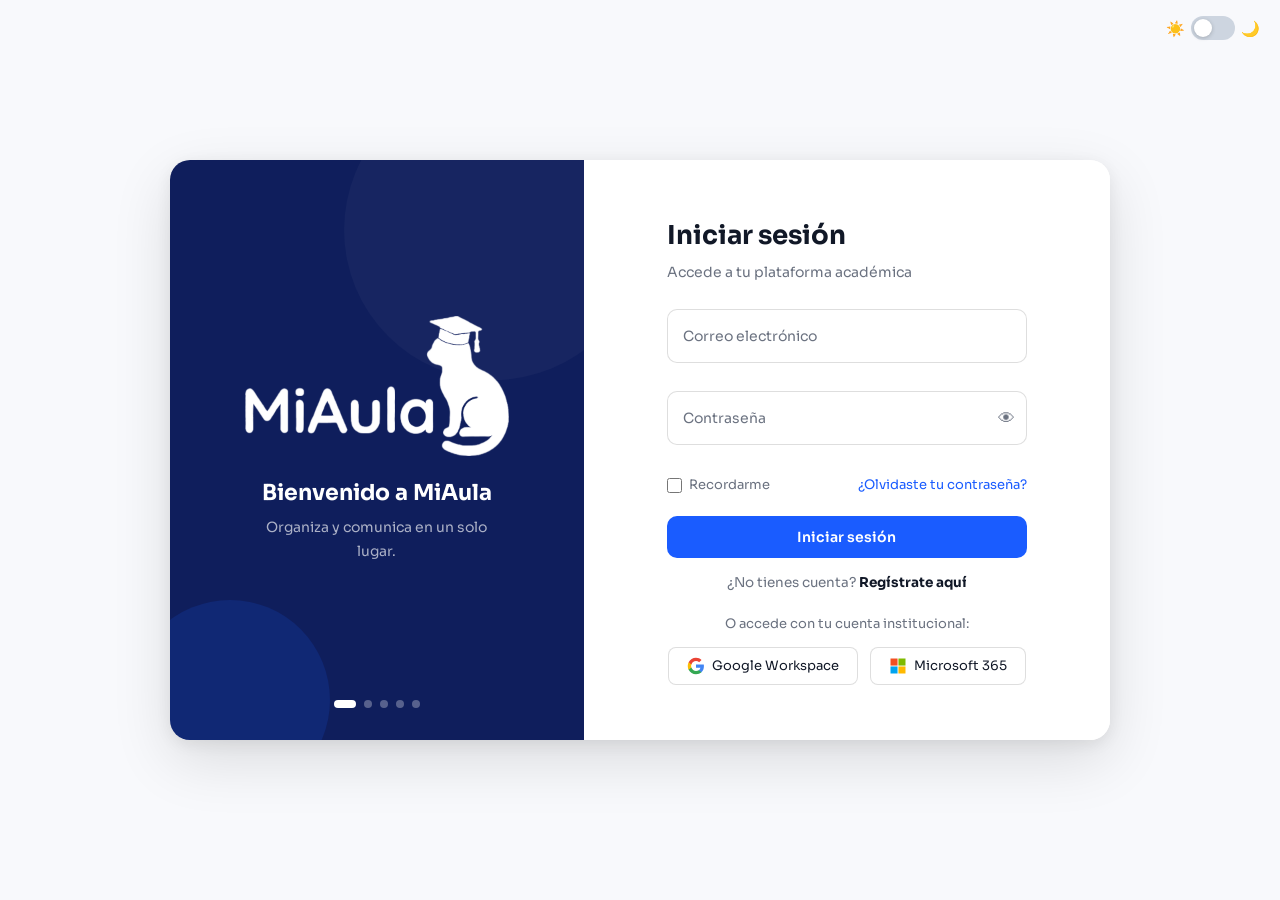
==== commit 0681e2d3: "wp" ====
--- a/index.html
+++ b/index.html
@@ -309,10 +309,12 @@
                     validateConfirm();
                   "
                   onfocus="
-                    document.getElementById('pass-rules').style.display =
-                      'flex';
-                    document.getElementById('pass-strength').style.display =
-                      'block';
+                    document
+                      .getElementById('pass-rules')
+                      .classList.add('visible');
+                    document
+                      .getElementById('pass-strength')
+                      .classList.add('visible');
                   "
                 />
                 <button
@@ -424,13 +426,11 @@
     <script src="js/auth.js"></script>
     <script>
       /* ══════════════════════════════════════
-   Carrusel — flechas laterales + dots abajo
+   Carrusel — autoplay + dots (flechas removidas)
 ══════════════════════════════════════ */
       (function initCarousel() {
         const slides = Array.from(document.querySelectorAll(".carousel-slide"));
         const dots = Array.from(document.querySelectorAll(".carousel-dot"));
-        const arrowL = document.getElementById("arrowLeft");
-        const arrowR = document.getElementById("arrowRight");
         const TOTAL = slides.length;
         let current = 0;
         let timer = null;
@@ -449,23 +449,18 @@
             dir === "next" ? "translateY(30px)" : "translateY(-30px)";
           slides[next].style.opacity = "0";
           slides[next].classList.add("active");
-          slides[next].getBoundingClientRect(); // reflow
+          slides[next].getBoundingClientRect(); // fuerza reflow para activar la transición
           slides[next].style.transform = "";
           slides[next].style.opacity = "";
 
           dots[prev].classList.remove("active");
           dots[next].classList.add("active");
           current = next;
-          updateArrows();
-        }
-
-        function updateArrows() {
-          arrowL.classList.toggle("hidden", current === 0);
-          arrowR.classList.toggle("hidden", current === TOTAL - 1);
         }
 
         function start() {
           stop();
+          // Ciclo continuo: al llegar al último slide vuelve al primero
           timer = setInterval(() => goTo((current + 1) % TOTAL, "next"), DELAY);
         }
         function stop() {
@@ -475,27 +470,18 @@
           }
         }
 
-        arrowR.addEventListener("click", () => {
-          stop();
-          goTo(current + 1, "next");
-          start();
-        });
-        arrowL.addEventListener("click", () => {
-          stop();
-          goTo(current - 1, "prev");
-          start();
-        });
+        // Dots: permiten saltar a cualquier slide y reinician el timer
         dots.forEach((d) =>
           d.addEventListener("click", () => {
             const t = parseInt(d.dataset.dot);
+            if (t === current) return; // clic en el dot activo no hace nada
             stop();
             goTo(t, t > current ? "next" : "prev");
             start();
           }),
         );
 
-        updateArrows();
-        start();
+        start(); // arranca el autoplay al cargar
       })();
 
       /* ══════════════════════════════════════
--- a/css/variables.css
+++ b/css/variables.css
@@ -84,3 +84,74 @@
 .text-sm     { font-size: 12px; }
 .fw-500      { font-weight: 500; }
 .divider     { height: 1px; background: var(--border); margin: 20px 0; }
+
+/* ═══════════════════════════════════════
+   Dark Mode — Variables y overrides base
+   Se activan al agregar .dark-mode al <body>
+═══════════════════════════════════════ */
+body.dark-mode {
+  --text:       #e6edf3;
+  --text-muted: #8b949e;
+  --text-light: #6e7681;
+  --surface:    #161b22;
+  --white:      #0d1117;
+  --border:     rgba(255,255,255,0.07);
+  --border-md:  rgba(255,255,255,0.12);
+  --shadow:     0 1px 3px rgba(0,0,0,0.3), 0 1px 2px rgba(0,0,0,0.2);
+  --shadow-md:  0 4px 12px rgba(0,0,0,0.4);
+  --brand-light: rgba(26,92,255,0.15);
+
+  /* Tokens exclusivos de dark mode */
+  --dm-card:     #1c2333;
+  --dm-input-bg: #0d1117;
+
+  background: #0d1117;
+  color: var(--text);
+}
+
+/* Toggle dark mode en la topbar */
+.dm-toggle-wrap {
+  display: flex;
+  align-items: center;
+  gap: 7px;
+  cursor: pointer;
+  user-select: none;
+}
+.dm-toggle-icon {
+  font-size: 15px;
+  line-height: 1;
+  transition: transform 0.3s ease;
+}
+body.dark-mode .dm-toggle-icon { transform: rotate(20deg); }
+
+.dm-switch-app {
+  position: relative;
+  width: 38px;
+  height: 21px;
+  flex-shrink: 0;
+}
+.dm-switch-app input {
+  opacity: 0; width: 0; height: 0; position: absolute;
+}
+.dm-slider-app {
+  position: absolute;
+  inset: 0;
+  background: #cdd5e0;
+  border-radius: 99px;
+  transition: background 0.25s;
+  cursor: pointer;
+}
+.dm-slider-app::before {
+  content: '';
+  position: absolute;
+  width: 15px; height: 15px;
+  left: 3px; top: 3px;
+  background: #fff;
+  border-radius: 50%;
+  transition: transform 0.25s, background 0.25s;
+}
+.dm-switch-app input:checked + .dm-slider-app { background: var(--navy); }
+.dm-switch-app input:checked + .dm-slider-app::before {
+  transform: translateX(17px);
+  background: #e6edf3;
+}
--- a/css/auth.css
+++ b/css/auth.css
@@ -75,46 +75,7 @@
   box-shadow: 0 0 0 3px rgba(34,197,94,0.28);
 }
 /* ━━━━━━━━━━━━━━━━━━━━━━━━━━━━━━━━━━━━━━━━━━━━━━━━━
-   BUG-FIX 2 — Fondo parásito en el label (modo oscuro)
-   El label usa background para "cortar" visualmente el
-   borde del input al flotar (truco clásico de floating
-   label). En modo claro era var(--white); en modo oscuro
-   necesita cambiar al color de la tarjeta contenedora.
-   El problema extra: cuando el navegador autocompleta,
-   inyecta su propio background-color en el <input>,
-   dejando el label con el fondo "viejo". La solución:
-   usamos la variable --dm-card en el label para que
-   siempre coincida con el fondo real del panel.
-━━━━━━━━━━━━━━━━━━━━━━━━━━━━━━━━━━━━━━━━━━━━━━━━━ */
-body.dark-mode .floating-group label {
-  /* En reposo el label está centrado sobre el input,
-     no toca el borde — el background puede ser transparente. */
-  background: transparent;
-  color: var(--dm-muted);
-}
-/* ━━━━━━━━━━━━━━━━━━━━━━━━━━━━━━━━━━━━━━━━━━━━━━━━━
-   BUG-FIX 1 + 2 (dark mode) — Label estancada Y fondo parásito
-   Misma lógica de :focus-within/:has() aplicada al tema oscuro.
-   El background usa --dm-card (color del panel contenedor)
-   para que el label "corte" limpiamente el borde del input.
-   NO uses --dm-input-bg aquí: ese es el color del campo mismo,
-   no del panel — si los colores difieren, se ve un rectángulo
-   del color equivocado flotando sobre el borde.
-━━━━━━━━━━━━━━━━━━━━━━━━━━━━━━━━━━━━━━━━━━━━━━━━━ */
-
-/* — Campos SIN .input-wrap — */
-body.dark-mode .floating-group .floating-input:focus ~ label,
-body.dark-mode .floating-group .floating-input:not(:placeholder-shown) ~ label,
-
-/* — Campos CON .input-wrap — */
-body.dark-mode .floating-group:focus-within > label,
-body.dark-mode .floating-group:has(.floating-input:not(:placeholder-shown)) > label {
-  background: var(--dm-card); /* Color del panel, NO del input */
-  color: var(--brand);
-}
-
-/* ━━━━━━━━━━━━━━━━━━━━━━━━━━━━━━━━━━━━━━━━━━━━━━━━━
-   BUG-FIX 2 (complemento) — Autocompletado del navegador
+   BUG-FIX 2 — Autocompletado del navegador
    Cuando Chrome/Edge autocompletan un campo, aplican
    :-webkit-autofill con su propio background amarillo/azul.
    Usamos un box-shadow interior (inset) para "pintar"
@@ -124,13 +85,10 @@
 body.dark-mode .floating-input:-webkit-autofill,
 body.dark-mode .floating-input:-webkit-autofill:hover,
 body.dark-mode .floating-input:-webkit-autofill:focus {
-  /* El box-shadow inset pinta encima del fondo de autofill */
   -webkit-box-shadow: 0 0 0 1000px var(--dm-input-bg) inset;
   box-shadow: 0 0 0 1000px var(--dm-input-bg) inset;
   -webkit-text-fill-color: var(--dm-text);
   caret-color: var(--dm-text);
-  /* Transición larga para que el fondo de autofill no
-     "parpadee" de vuelta al color del navegador */
   transition: background-color 99999s ease 0s;
 }
 body.dark-mode .auth-divider { color: var(--dm-muted); }
@@ -336,30 +294,20 @@
   max-width: 230px;
 }
 
-/* Flechas laterales */
+/*
+  ━━━━━━━━━━━━━━━━━━━━━━━━━━━━━━━━━━━━━━━━━━━━━━━━━
+  MODIFICACIÓN 1 — Flechas del carrusel eliminadas
+  Los botones siguen existiendo en el HTML pero se
+  ocultan completamente. El carrusel opera solo por
+  autoplay y dots. display:none los saca del flujo
+  y de tab-order; pointer-events:none es redundante
+  pero se conserva como capa de seguridad.
+  ━━━━━━━━━━━━━━━━━━━━━━━━━━━━━━━━━━━━━━━━━━━━━━━━━
+*/
 .carousel-arrow {
-  position: absolute;
-  top: 50%;
-  transform: translateY(-50%);
-  z-index: 10;
-  width: 36px; height: 36px;
-  border-radius: 50%;
-  background: rgba(255,255,255,0.12);
-  border: none;
-  cursor: pointer;
-  color: rgba(255,255,255,0.7);
-  font-size: 16px;
-  display: flex;
-  align-items: center;
-  justify-content: center;
-  transition: background 0.2s, color 0.2s, opacity 0.25s;
-  backdrop-filter: blur(4px);
-  line-height: 1;
-}
-.carousel-arrow:hover { background: rgba(255,255,255,0.22); color: #fff; }
-.carousel-arrow.arrow-left  { left: 14px; }
-.carousel-arrow.arrow-right { right: 24px; }
-.carousel-arrow.hidden { opacity: 0; pointer-events: none; }
+  display: none;         /* Oculta por completo — sin espacio, sin interacción */
+  pointer-events: none;  /* Doble seguridad: ningún evento puede dispararse */
+}
 
 /* Puntos inferiores centrados */
 .carousel-dots {
@@ -389,6 +337,22 @@
 /* ══════════════════════════════════════
    PANEL DERECHO — Formulario
 ══════════════════════════════════════ */
+/*
+  ━━━━━━━━━━━━━━━━━━━━━━━━━━━━━━━━━━━━━━━━━━━━━━━━━
+  BUG-FIX — .auth-panel: crecimiento dinámico del registro
+  PROBLEMA: position:absolute + height:100% + justify-content:center
+  hacen que el panel tenga un tamaño fijo. Cuando .pass-rules
+  aparece y el contenido crece, no hay espacio extra disponible:
+  los elementos de abajo quedan fuera del área visible o solapados.
+  SOLUCIÓN:
+  - justify-content: flex-start → el contenido arranca desde arriba
+    y crece hacia abajo libremente dentro del scroll del panel.
+  - El padding vertical (32px top/bottom) reemplaza el centrado
+    artificial, dando margen visual suficiente en ambos paneles.
+  - overflow-y: auto ya estaba — se mantiene para scroll si se
+    necesita en pantallas pequeñas.
+  ━━━━━━━━━━━━━━━━━━━━━━━━━━━━━━━━━━━━━━━━━━━━━━━━━
+*/
 .auth-panel {
   position: absolute;
   top: 0;
@@ -397,7 +361,7 @@
   height: 100%;
   display: flex;
   flex-direction: column;
-  justify-content: center;
+  justify-content: flex-start; /* Era center — causaba solapamiento al crecer el contenido */
   align-items: center;
   padding: 32px 48px;
   background: var(--white);
@@ -405,17 +369,47 @@
   transition: opacity 0.35s ease, transform 0.35s ease, background 0.3s;
 }
 
+/*
+  El form-card necesita centrarse visualmente cuando el contenido
+  es corto (login) pero no colapsar cuando es largo (registro).
+  min-height: 100% + margin: auto logra centrado flexible:
+  si el contenido es menor al panel → se centra;
+  si crece → simplemente ocupa el espacio sin romper nada.
+*/
 .auth-form-card {
   width: 100%;
   max-width: 360px;
   display: flex;
   flex-direction: column;
-}
-
-.login-panel   { opacity:1; z-index:2; transform:translateX(0);    pointer-events:all;  }
-.register-panel{ opacity:0; z-index:1; transform:translateX(20px); pointer-events:none; }
-.auth-container.active .login-panel    { opacity:0; z-index:1; transform:translateX(-20px); pointer-events:none; }
-.auth-container.active .register-panel{ opacity:1; z-index:2; transform:translateX(0);     pointer-events:all;  }
+  margin: auto 0; /* Centra verticalmente solo si hay espacio sobrante */
+}
+
+
+
+/*
+  ━━━━━━━━━━━━━━━━━━━━━━━━━━━━━━━━━━━━━━━━━━━━━━━━━
+  MODIFICACIÓN 2 — Transición VERTICAL Login ↔ Registro
+  ANTES: translateX (horizontal) — no encajaba con el
+  layout de panel derecho estático.
+  AHORA: translateY (vertical):
+    • Login sale hacia ARRIBA  (-24px) al ir a registro
+    • Registro entra desde ABAJO (+24px)
+    • Al volver: registro sale hacia abajo, login entra desde arriba
+  El .auth-panel padre tiene overflow-y:auto (ya existente)
+  y el .auth-container tiene overflow:hidden — ambos evitan
+  que los paneles en tránsito sean visibles fuera del marco.
+  Los paneles usan position:absolute sobre el mismo espacio,
+  por lo que nunca generan scrollbars durante la animación.
+  ━━━━━━━━━━━━━━━━━━━━━━━━━━━━━━━━━━━━━━━━━━━━━━━━━
+*/
+
+/* Estado base — Login visible, Registro esperando abajo */
+.login-panel    { opacity: 1; z-index: 2; transform: translateY(0);    pointer-events: all;  }
+.register-panel { opacity: 0; z-index: 1; transform: translateY(24px); pointer-events: none; }
+
+/* Estado activo (.active en #authContainer) — Registro visible, Login sale hacia arriba */
+.auth-container.active .login-panel    { opacity: 0; z-index: 1; transform: translateY(-24px); pointer-events: none; }
+.auth-container.active .register-panel { opacity: 1; z-index: 2; transform: translateY(0);     pointer-events: all;  }
 
 /* Títulos */
 .auth-title {
@@ -505,8 +499,37 @@
   transform: none;
   font-size: 10.5px;
   color: var(--brand);
+  /* En modo claro: fondo blanco para cortar el borde visualmente */
   background: var(--white);
   font-weight: 500;
+}
+
+/*
+  ━━━━━━━━━━━━━━━━━━━━━━━━━━━━━━━━━━━━━━━━━━━━━━━━━
+  CORRECCIÓN — Rectángulo blanco en dark mode
+  Los selectores de arriba no tienen prefijo body.dark-mode,
+  por lo que en dark mode aplican background:var(--white)
+  con la misma especificidad que los overrides de dark mode,
+  generando una "carrera" que a veces gana el blanco.
+  Solución: subir especificidad del override dark-mode con
+  el mismo grupo de selectores, garantizando que SIEMPRE
+  gane el color correcto del panel oscuro cuando corresponde.
+  ━━━━━━━━━━━━━━━━━━━━━━━━━━━━━━━━━━━━━━━━━━━━━━━━━
+*/
+
+/* Dark mode — label en REPOSO: sin fondo (está sobre el relleno del input, no sobre el borde) */
+body.dark-mode .floating-group label {
+  background: transparent;
+  color: var(--dm-muted);
+}
+
+/* Dark mode — label FLOTADO: usa el color del panel para cortar el borde limpiamente */
+body.dark-mode .floating-input:focus ~ label,
+body.dark-mode .floating-input:not(:placeholder-shown) ~ label,
+body.dark-mode .floating-group:focus-within > label,
+body.dark-mode .floating-group:has(.floating-input:not(:placeholder-shown)) > label {
+  background: var(--dm-card);
+  color: var(--brand);
 }
 
 /* Wrapper ojo */
@@ -665,7 +688,24 @@
 .role-name  { font-size: 12.5px; font-weight: 500; color: var(--text); }
 
 /* Strength */
-.password-strength { margin-top: 4px; display: none; }
+/*
+  .password-strength usa el mismo patrón max-height para que
+  la barra de fortaleza y .pass-rules empujen juntas de forma
+  coordinada y no haya saltos visuales entre ambas apariciones.
+*/
+.password-strength {
+  display: block;          /* Siempre en flujo */
+  overflow: hidden;
+  max-height: 0;
+  opacity: 0;
+  margin-top: 0;
+  transition: max-height 0.25s ease, opacity 0.2s ease, margin-top 0.25s ease;
+}
+.password-strength.visible {
+  max-height: 36px;
+  opacity: 1;
+  margin-top: 4px;
+}
 .strength-bar { height: 4px; border-radius: 2px; background: var(--border-md); overflow: hidden; margin-bottom: 4px; }
 .strength-fill { height: 100%; border-radius: 2px; transition: width 0.3s, background 0.3s; width: 0%; }
 .strength-label { font-size: 11px; font-weight: 500; }
@@ -676,7 +716,41 @@
 .strength-1 .strength-label{color:#ef4444;}.strength-2 .strength-label{color:#f97316;}
 .strength-3 .strength-label{color:#eab308;}.strength-4 .strength-label{color:#22c55e;}
 
-.pass-rules { margin-top: 6px; display: none; flex-direction: column; gap: 3px; }
+/*
+  ━━━━━━━━━━━━━━━━━━━━━━━━━━━━━━━━━━━━━━━━━━━━━━━━━
+  BUG-FIX — .pass-rules: empuje fluido en lugar de display:none
+  PROBLEMA ORIGINAL: display:none → display:flex via JS inline.
+  El toggle de display es instantáneo y no transicionable — el
+  campo "Confirmar contraseña" aparece/desaparece de golpe y
+  en algunos casos se solapa porque el reflow no se completa
+  antes de que el navegador pinte el frame siguiente.
+  SOLUCIÓN: max-height + overflow:hidden para una transición
+  CSS pura y suave:
+  - Estado oculto:  max-height: 0  → sin altura, sin espacio
+  - Estado visible: max-height: 130px → suficiente para 5 reglas
+  - overflow:hidden evita que el contenido sea visible mientras
+    la altura está colapsando/expandiéndose
+  - opacity complementa la transición visualmente
+  IMPORTANTE: El JS debe cambiar la clase .visible en lugar de
+  manipular style.display directamente (ver también index.html).
+  ━━━━━━━━━━━━━━━━━━━━━━━━━━━━━━━━━━━━━━━━━━━━━━━━━
+*/
+.pass-rules {
+  display: flex;           /* Siempre flex — nunca display:none */
+  flex-direction: column;
+  gap: 3px;
+  overflow: hidden;        /* Clave: oculta el contenido mientras colapsa */
+  max-height: 0;           /* Colapsado por defecto */
+  opacity: 0;
+  margin-top: 0;
+  /* Entrada suave: max-height tarda un poco más para que se vea el "empuje" */
+  transition: max-height 0.28s ease, opacity 0.2s ease, margin-top 0.28s ease;
+}
+.pass-rules.visible {
+  max-height: 130px;       /* Altura suficiente para las 5 reglas con gap */
+  opacity: 1;
+  margin-top: 6px;
+}
 .pass-rule { font-size: 11px; color: var(--text-muted); display: flex; align-items: center; gap: 5px; transition: color 0.2s; }
 .pass-rule::before { content: '○'; font-size: 9px; }
 .pass-rule.ok { color: #22c55e; }
@@ -692,5 +766,4 @@
   .overlay-container { width: 100%; min-height: 220px; padding-bottom: 20px; }
   .carousel-slide { padding: 28px 24px 16px; }
   .auth-panel { position: relative; left: 0; width: 100%; height: auto; padding: 24px 20px 36px; overflow-y: visible; }
-  .carousel-arrow.arrow-right { right: 14px; }
-}
+}
--- a/css/components.css
+++ b/css/components.css
@@ -223,3 +223,70 @@
 .empty-icon       { font-size: 48px; margin-bottom: 12px; }
 .empty-title      { font-size: 16px; font-weight: 500; color: var(--text); margin-bottom: 6px; }
 .empty-sub        { font-size: 13px; }
+
+/* ═══════════════════════════════════════
+   Dark Mode — Componentes
+═══════════════════════════════════════ */
+body.dark-mode .btn-secondary {
+  background: var(--dm-card);
+  color: var(--text);
+  border-color: var(--border-md);
+}
+body.dark-mode .btn-secondary:hover { border-color: var(--brand); color: var(--brand); }
+
+/* Formularios */
+body.dark-mode .form-input,
+body.dark-mode .form-select,
+body.dark-mode .form-textarea {
+  background: var(--dm-input-bg);
+  border-color: var(--border-md);
+  color: var(--text);
+}
+body.dark-mode .form-input:focus,
+body.dark-mode .form-select:focus,
+body.dark-mode .form-textarea:focus {
+  border-color: var(--brand);
+  box-shadow: 0 0 0 3px rgba(26,92,255,0.18);
+}
+body.dark-mode .form-label { color: var(--text-muted); }
+
+/* Tabla */
+body.dark-mode .data-table {
+  background: var(--dm-card);
+  border-color: var(--border);
+}
+body.dark-mode .data-table th {
+  background: var(--dm-input-bg);
+  color: var(--text-muted);
+  border-bottom-color: var(--border);
+}
+body.dark-mode .data-table td {
+  color: var(--text);
+  border-bottom-color: var(--border);
+}
+body.dark-mode .data-table tr:hover td { background: rgba(255,255,255,0.03); }
+
+/* Modal */
+body.dark-mode .modal-overlay { background: rgba(0,0,0,0.65); }
+body.dark-mode .modal {
+  background: var(--dm-card);
+  box-shadow: 0 20px 60px rgba(0,0,0,0.5);
+}
+body.dark-mode .modal-header { border-bottom-color: var(--border); }
+body.dark-mode .modal-title  { color: var(--text); }
+body.dark-mode .modal-close  { color: var(--text-muted); }
+body.dark-mode .modal-close:hover { background: rgba(255,255,255,0.06); }
+body.dark-mode .modal-footer { border-top-color: var(--border); }
+
+/* Alertas */
+body.dark-mode .alert-success {
+  background: rgba(15,155,110,0.15);
+  color: #4ade80;
+}
+body.dark-mode .alert-error {
+  background: rgba(217,48,37,0.15);
+  color: #f87171;
+}
+
+/* Empty state */
+body.dark-mode .empty-title { color: var(--text); }
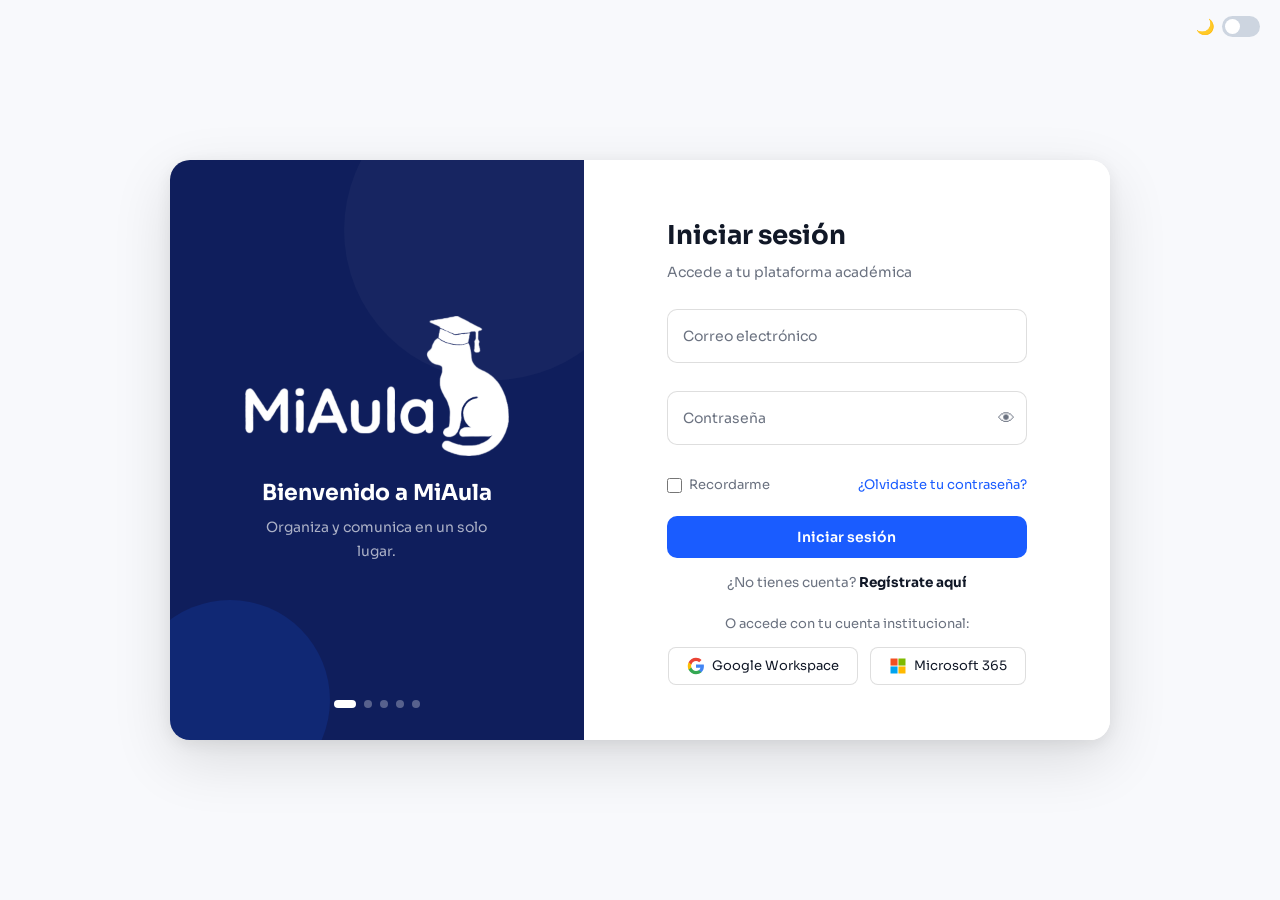
==== commit df956c5a: "wp" ====
--- a/index.html
+++ b/index.html
@@ -14,15 +14,14 @@
     </style>
   </head>
   <body>
-    <!-- Toggle dark mode — switch con iconos -->
-    <div class="dm-toggle-wrap">
-      <span class="dm-icon">☀️</span>
-      <label class="dm-switch" title="Modo oscuro">
+    <!-- Toggle dark mode — switch con icono único (igual que app.html) -->
+    <label class="dm-toggle-wrap" title="Cambiar tema">
+      <span class="dm-toggle-icon" id="dm-icon">🌙</span>
+      <span class="dm-switch">
         <input type="checkbox" id="dmCheckbox" />
         <span class="dm-slider"></span>
-      </label>
-      <span class="dm-icon">🌙</span>
-    </div>
+      </span>
+    </label>
 
     <div id="auth-screen">
       <div class="auth-container" id="authContainer">
@@ -488,13 +487,15 @@
    Dark mode toggle — checkbox switch
 ══════════════════════════════════════ */
       (function initDarkMode() {
-        const cb = document.getElementById("dmCheckbox");
+        const cb   = document.getElementById("dmCheckbox");
+        const icon = document.getElementById("dm-icon");
         const body = document.body;
-        const KEY = "miaula_theme";
+        const KEY  = "miaula_theme";
 
         function apply(dark) {
           body.classList.toggle("dark-mode", dark);
           cb.checked = dark;
+          if (icon) icon.textContent = dark ? "☀️" : "🌙";
         }
 
         const saved = localStorage.getItem(KEY);
--- a/css/auth.css
+++ b/css/auth.css
@@ -111,7 +111,7 @@
 body.dark-mode .register-link { color: var(--dm-muted); }
 body.dark-mode .sso-label { color: var(--dm-muted); }
 
-/* ── Toggle dark mode — switch estilo imagen ── */
+/* ── Toggle dark mode — mismo estilo que topbar de app.html ── */
 .dm-toggle-wrap {
   position: fixed;
   top: 16px;
@@ -119,39 +119,48 @@
   z-index: 999;
   display: flex;
   align-items: center;
-  gap: 6px;
-}
-.dm-icon {
+  gap: 7px;
+  cursor: pointer;
+  user-select: none;
+}
+.dm-toggle-icon {
   font-size: 15px;
   line-height: 1;
-  user-select: none;
-}
+  transition: transform 0.3s ease;
+}
+body.dark-mode .dm-toggle-icon { transform: rotate(20deg); }
+
 .dm-switch {
   position: relative;
-  width: 44px;
-  height: 24px;
-  cursor: pointer;
-}
-.dm-switch input { opacity: 0; width: 0; height: 0; }
+  width: 38px;
+  height: 21px;
+  flex-shrink: 0;
+}
+.dm-switch input {
+  opacity: 0; width: 0; height: 0; position: absolute;
+}
 .dm-slider {
   position: absolute;
   inset: 0;
   background: #cdd5e0;
-  border-radius: 100px;
+  border-radius: 99px;
   transition: background 0.25s;
+  cursor: pointer;
 }
 .dm-slider::before {
-  content: "";
+  content: '';
   position: absolute;
-  width: 18px; height: 18px;
+  width: 15px; height: 15px;
+  left: 3px; top: 3px;
+  background: #fff;
   border-radius: 50%;
-  background: #fff;
-  top: 3px; left: 3px;
   transition: transform 0.25s, background 0.25s;
-  box-shadow: 0 1px 4px rgba(0,0,0,0.2);
 }
 .dm-switch input:checked + .dm-slider { background: var(--navy); }
-.dm-switch input:checked + .dm-slider::before { transform: translateX(20px); background: #e6edf3; }
+.dm-switch input:checked + .dm-slider::before {
+  transform: translateX(17px);
+  background: #e6edf3;
+}
 
 /* ── Pantalla ── */
 #auth-screen {
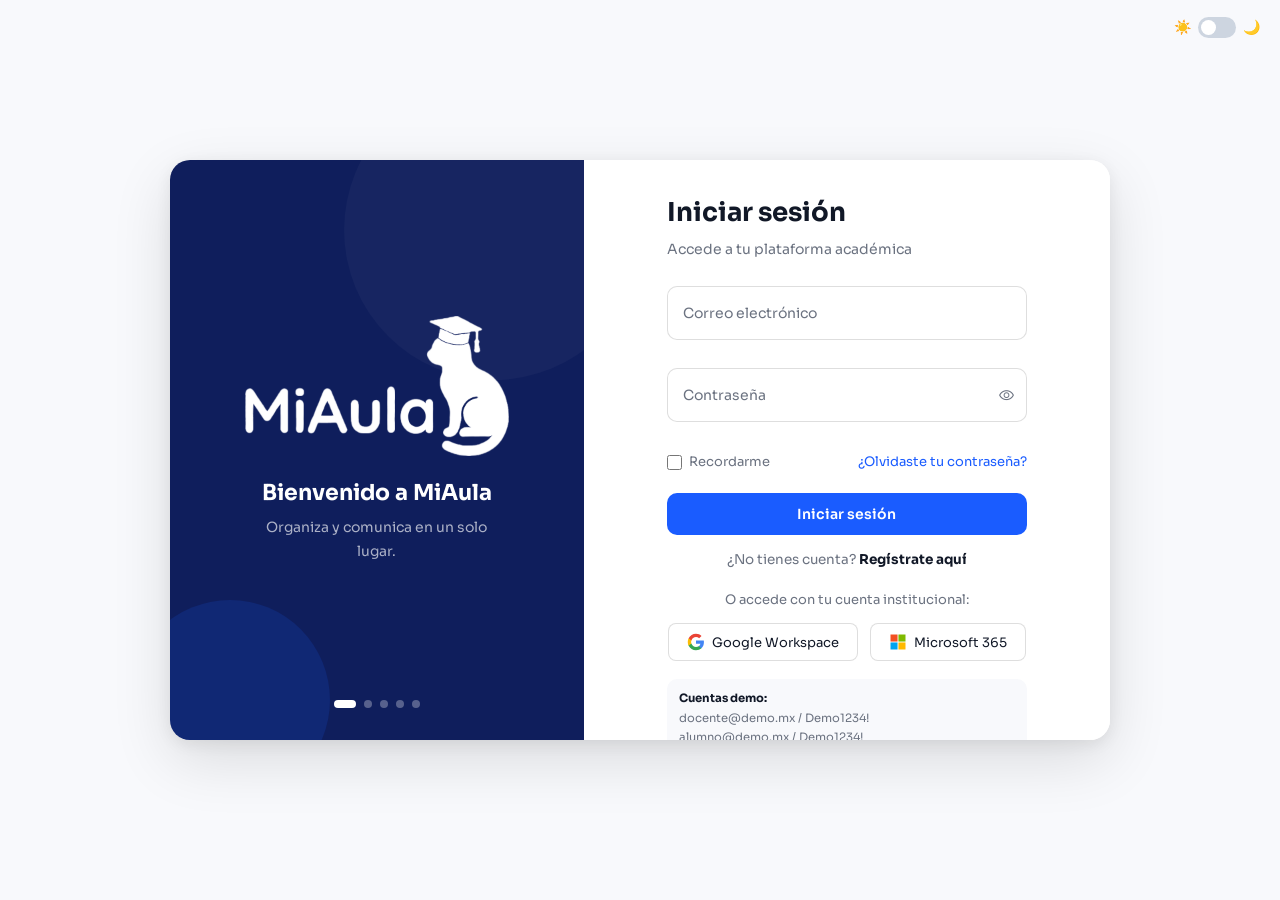
==== commit 04ed4180: "wp" ====
--- a/index.html
+++ b/index.html
@@ -1,515 +1,360 @@
-<!doctype html>
+<!DOCTYPE html>
 <html lang="es">
-  <head>
-    <meta charset="UTF-8" />
-    <meta name="viewport" content="width=device-width, initial-scale=1.0" />
-    <title>MiAula — Iniciar sesión</title>
-    <link rel="stylesheet" href="css/variables.css" />
-    <link rel="stylesheet" href="css/auth.css" />
-    <link rel="stylesheet" href="css/components.css" />
-    <style>
-      .form-group {
-        margin-bottom: 0;
-      }
-    </style>
-  </head>
-  <body>
-    <!-- Toggle dark mode — switch con icono único (igual que app.html) -->
-    <label class="dm-toggle-wrap" title="Cambiar tema">
-      <span class="dm-toggle-icon" id="dm-icon">🌙</span>
-      <span class="dm-switch">
-        <input type="checkbox" id="dmCheckbox" />
-        <span class="dm-slider"></span>
-      </span>
-    </label>
-
-    <div id="auth-screen">
-      <div class="auth-container" id="authContainer">
-        <!-- ══════════════════════════════
+<head>
+  <meta charset="UTF-8">
+  <meta name="viewport" content="width=device-width, initial-scale=1.0">
+  <title>MiAula — Iniciar sesión</title>
+  <link rel="stylesheet" href="css/variables.css">
+  <!-- Google Material Symbols — Outlined -->
+  <link rel="stylesheet" href="https://fonts.googleapis.com/css2?family=Material+Symbols+Outlined:opsz,wght,FILL,GRAD@20..48,100..700,0..1,-50..200" />
+
+  <link rel="stylesheet" href="css/auth.css">
+  <link rel="stylesheet" href="css/components.css">
+  <style>
+    .form-group { margin-bottom: 0; }
+  </style>
+</head>
+<body>
+
+<!-- Toggle dark mode — switch con iconos -->
+<div class="dm-toggle-wrap">
+  <span class="dm-icon">☀️</span>
+  <label class="dm-switch" title="Modo oscuro">
+    <input type="checkbox" id="dmCheckbox">
+    <span class="dm-slider"></span>
+  </label>
+  <span class="dm-icon">🌙</span>
+</div>
+
+<div id="auth-screen">
+  <div class="auth-container" id="authContainer">
+
+    <!-- ══════════════════════════════
          PANEL IZQUIERDO — Carrusel
     ══════════════════════════════ -->
-        <div class="overlay-container">
-          <!-- Flecha izquierda (oculta en slide 0) -->
-          <button
-            class="carousel-arrow arrow-left hidden"
-            id="arrowLeft"
-            aria-label="Anterior"
-          >
-            &#8592;
-          </button>
-          <!-- Flecha derecha (oculta en último slide) -->
-          <button
-            class="carousel-arrow arrow-right"
-            id="arrowRight"
-            aria-label="Siguiente"
-          >
-            &#8594;
-          </button>
-
-          <div class="carousel-track" id="carouselTrack">
-            <!-- Slide 1: Bienvenida -->
-            <div class="carousel-slide slide-brand active" data-index="0">
-              <div class="auth-brand-logo">
-                <img src="Miuala.png" alt="MiAula" />
-              </div>
-              <div class="slide-heading">Bienvenido a MiAula</div>
-              <p class="slide-tagline">Organiza y comunica en un solo lugar.</p>
-            </div>
-
-            <!-- Slide 2 -->
-            <div class="carousel-slide slide-feature" data-index="1">
-              <div class="feat-icon-big">✅</div>
-              <div class="slide-title">Gestión de tareas</div>
-              <p class="slide-desc">
-                Crea, asigna y da seguimiento a actividades académicas desde un
-                solo panel. Fechas límite claras y recordatorios automáticos.
-              </p>
-            </div>
-
-            <!-- Slide 3 -->
-            <div class="carousel-slide slide-feature" data-index="2">
-              <div class="feat-icon-big">📁</div>
-              <div class="slide-title">Almacenamiento de recursos</div>
-              <p class="slide-desc">
-                Sube y organiza materiales de estudio, presentaciones y
-                archivos. Disponibles para todos en todo momento.
-              </p>
-            </div>
-
-            <!-- Slide 4 -->
-            <div class="carousel-slide slide-feature" data-index="3">
-              <div class="feat-icon-big">📊</div>
-              <div class="slide-title">Calificaciones y retroalimentación</div>
-              <p class="slide-desc">
-                Evalúa entregas con rúbricas personalizadas y envía
-                retroalimentación directa. Historial siempre disponible.
-              </p>
-            </div>
-
-            <!-- Slide 5 -->
-            <div class="carousel-slide slide-feature" data-index="4">
-              <div class="feat-icon-big">💬</div>
-              <div class="slide-title">Comunicación docente-alumno</div>
-              <p class="slide-desc">
-                Mensajería integrada, anuncios del grupo y notificaciones en
-                tiempo real para mantenerse conectados.
-              </p>
-            </div>
-          </div>
-
-          <!-- Puntos inferiores centrados -->
-          <div class="carousel-dots" id="carouselDots">
-            <button
-              class="carousel-dot active"
-              data-dot="0"
-              aria-label="Slide 1"
-            ></button>
-            <button
-              class="carousel-dot"
-              data-dot="1"
-              aria-label="Slide 2"
-            ></button>
-            <button
-              class="carousel-dot"
-              data-dot="2"
-              aria-label="Slide 3"
-            ></button>
-            <button
-              class="carousel-dot"
-              data-dot="3"
-              aria-label="Slide 4"
-            ></button>
-            <button
-              class="carousel-dot"
-              data-dot="4"
-              aria-label="Slide 5"
-            ></button>
-          </div>
-        </div>
-        <!-- /overlay-container -->
-
-        <!-- ══════════════════════════════
+    <div class="overlay-container">
+
+      <!-- Flecha izquierda (oculta en slide 0) -->
+      <button class="carousel-arrow arrow-left hidden" id="arrowLeft" aria-label="Anterior">&#8592;</button>
+      <!-- Flecha derecha (oculta en último slide) -->
+      <button class="carousel-arrow arrow-right" id="arrowRight" aria-label="Siguiente">&#8594;</button>
+
+      <div class="carousel-track" id="carouselTrack">
+
+        <!-- Slide 1: Bienvenida -->
+        <div class="carousel-slide slide-brand active" data-index="0">
+          <div class="auth-brand-logo">
+            <img src="Miuala.png" alt="MiAula">
+          </div>
+          <div class="slide-heading">Bienvenido a MiAula</div>
+          <p class="slide-tagline">Organiza y comunica en un solo lugar.</p>
+        </div>
+
+        <!-- Slide 2 -->
+        <div class="carousel-slide slide-feature" data-index="1">
+          <div class="feat-icon-big"><span class="material-symbols-outlined">assignment_turned_in</span></div>
+          <div class="slide-title">Gestión de tareas</div>
+          <p class="slide-desc">Crea, asigna y da seguimiento a actividades académicas desde un solo panel. Fechas límite claras y recordatorios automáticos.</p>
+        </div>
+
+        <!-- Slide 3 -->
+        <div class="carousel-slide slide-feature" data-index="2">
+          <div class="feat-icon-big"><span class="material-symbols-outlined">folder_open</span></div>
+          <div class="slide-title">Almacenamiento de recursos</div>
+          <p class="slide-desc">Sube y organiza materiales de estudio, presentaciones y archivos. Disponibles para todos en todo momento.</p>
+        </div>
+
+        <!-- Slide 4 -->
+        <div class="carousel-slide slide-feature" data-index="3">
+          <div class="feat-icon-big"><span class="material-symbols-outlined">analytics</span></div>
+          <div class="slide-title">Calificaciones y retroalimentación</div>
+          <p class="slide-desc">Evalúa entregas con rúbricas personalizadas y envía retroalimentación directa. Historial siempre disponible.</p>
+        </div>
+
+        <!-- Slide 5 -->
+        <div class="carousel-slide slide-feature" data-index="4">
+          <div class="feat-icon-big"><span class="material-symbols-outlined">forum</span></div>
+          <div class="slide-title">Comunicación docente-alumno</div>
+          <p class="slide-desc">Mensajería integrada, anuncios del grupo y notificaciones en tiempo real para mantenerse conectados.</p>
+        </div>
+
+      </div>
+
+      <!-- Puntos inferiores centrados -->
+      <div class="carousel-dots" id="carouselDots">
+        <button class="carousel-dot active" data-dot="0" aria-label="Slide 1"></button>
+        <button class="carousel-dot" data-dot="1" aria-label="Slide 2"></button>
+        <button class="carousel-dot" data-dot="2" aria-label="Slide 3"></button>
+        <button class="carousel-dot" data-dot="3" aria-label="Slide 4"></button>
+        <button class="carousel-dot" data-dot="4" aria-label="Slide 5"></button>
+      </div>
+
+    </div><!-- /overlay-container -->
+
+    <!-- ══════════════════════════════
          PANEL DERECHO — Login
     ══════════════════════════════ -->
-        <div class="auth-panel login-panel" id="login-form">
-          <div class="auth-form-card">
-            <div class="auth-title">Iniciar sesión</div>
-            <div class="auth-sub">Accede a tu plataforma académica</div>
-
-            <div class="error-msg" id="login-error"></div>
-
-            <!-- Email -->
-            <div class="floating-group">
-              <input
-                type="email"
-                class="floating-input"
-                id="login-email"
-                placeholder=" "
-                autocomplete="email"
-                oninput="validateLoginEmail()"
-                onkeydown="if (event.key === 'Enter') handleLogin();"
-              />
-              <label for="login-email">Correo electrónico</label>
-            </div>
-            <div class="field-error-slot">
-              <span class="field-error" id="login-email-err"></span>
-            </div>
-
-            <!-- Contraseña -->
-            <div class="floating-group">
-              <div class="input-wrap">
-                <input
-                  type="password"
-                  class="floating-input"
-                  id="login-pass"
-                  placeholder=" "
-                  autocomplete="current-password"
-                  onkeydown="if (event.key === 'Enter') handleLogin();"
-                />
-                <button
-                  class="toggle-pass"
-                  type="button"
-                  onclick="togglePass('login-pass', this)"
-                  tabindex="-1"
-                >
-                  👁
-                </button>
-              </div>
-              <label for="login-pass">Contraseña</label>
-            </div>
-            <div class="field-error-slot">
-              <span class="field-error" id="login-pass-err"></span>
-            </div>
-
-            <!-- Recordarme + ¿Olvidaste? en la misma fila -->
-            <div class="remember-forgot-row">
-              <div class="remember-left">
-                <input type="checkbox" class="remember-check" id="rememberMe" />
-                <label class="remember-label" for="rememberMe"
-                  >Recordarme</label
-                >
-              </div>
-              <a href="#" class="link-forgot" onclick="return false;"
-                >¿Olvidaste tu contraseña?</a
-              >
-            </div>
-
-            <button class="btn-primary" id="login-btn" onclick="handleLogin()">
-              Iniciar sesión
+    <div class="auth-panel login-panel" id="login-form">
+      <div class="auth-form-card">
+
+        <div class="auth-title">Iniciar sesión</div>
+        <div class="auth-sub">Accede a tu plataforma académica</div>
+
+        <div class="error-msg" id="login-error"></div>
+
+        <!-- Email -->
+        <div class="floating-group">
+          <input type="email" class="floating-input" id="login-email"
+                 placeholder=" " autocomplete="email"
+                 oninput="validateLoginEmail()"
+                 onkeydown="if(event.key==='Enter') handleLogin()">
+          <label for="login-email">Correo electrónico</label>
+        </div>
+        <div class="field-error-slot">
+          <span class="field-error" id="login-email-err"></span>
+        </div>
+
+        <!-- Contraseña -->
+        <div class="floating-group">
+          <div class="input-wrap">
+            <input type="password" class="floating-input" id="login-pass"
+                   placeholder=" " autocomplete="current-password"
+                   onkeydown="if(event.key==='Enter') handleLogin()">
+            <button class="toggle-pass" type="button"
+                    onclick="togglePass('login-pass', this)" tabindex="-1"><span class="material-symbols-outlined">visibility</span></button>
+          </div>
+          <label for="login-pass">Contraseña</label>
+        </div>
+        <div class="field-error-slot">
+          <span class="field-error" id="login-pass-err"></span>
+        </div>
+
+        <!-- Recordarme + ¿Olvidaste? en la misma fila -->
+        <div class="remember-forgot-row">
+          <div class="remember-left">
+            <input type="checkbox" class="remember-check" id="rememberMe">
+            <label class="remember-label" for="rememberMe">Recordarme</label>
+          </div>
+          <a href="#" class="link-forgot" onclick="return false;">¿Olvidaste tu contraseña?</a>
+        </div>
+
+        <button class="btn-primary" id="login-btn" onclick="handleLogin()">Iniciar sesión</button>
+
+        <!-- Enlace registro debajo del botón -->
+        <div class="register-link">
+          ¿No tienes cuenta? <a href="#" onclick="showRegister(); return false;">Regístrate aquí</a>
+        </div>
+
+        <!-- SSO -->
+        <div class="sso-section">
+          <p class="sso-label">O accede con tu cuenta institucional:</p>
+          <div class="sso-row">
+            <button class="sso-btn" onclick="return false;">
+              <svg class="sso-icon" viewBox="0 0 24 24">
+                <path d="M22.56 12.25c0-.78-.07-1.53-.2-2.25H12v4.26h5.92c-.26 1.37-1.04 2.53-2.21 3.31v2.77h3.57c2.08-1.92 3.28-4.74 3.28-8.09z" fill="#4285F4"/>
+                <path d="M12 23c2.97 0 5.46-.98 7.28-2.66l-3.57-2.77c-.98.66-2.23 1.06-3.71 1.06-2.86 0-5.29-1.93-6.16-4.53H2.18v2.84C3.99 20.53 7.7 23 12 23z" fill="#34A853"/>
+                <path d="M5.84 14.09c-.22-.66-.35-1.36-.35-2.09s.13-1.43.35-2.09V7.07H2.18C1.43 8.55 1 10.22 1 12s.43 3.45 1.18 4.93l3.66-2.84z" fill="#FBBC05"/>
+                <path d="M12 5.38c1.62 0 3.06.56 4.21 1.64l3.15-3.15C17.45 2.09 14.97 1 12 1 7.7 1 3.99 3.47 2.18 7.07l3.66 2.84c.87-2.6 3.3-4.53 6.16-4.53z" fill="#EA4335"/>
+              </svg>
+              Google Workspace
             </button>
-
-            <!-- Enlace registro debajo del botón -->
-            <div class="register-link">
-              ¿No tienes cuenta?
-              <a
-                href="#"
-                onclick="
-                  showRegister();
-                  return false;
-                "
-                >Regístrate aquí</a
-              >
-            </div>
-
-            <!-- SSO -->
-            <div class="sso-section">
-              <p class="sso-label">O accede con tu cuenta institucional:</p>
-              <div class="sso-row">
-                <button class="sso-btn" onclick="return false;">
-                  <svg class="sso-icon" viewBox="0 0 24 24">
-                    <path
-                      d="M22.56 12.25c0-.78-.07-1.53-.2-2.25H12v4.26h5.92c-.26 1.37-1.04 2.53-2.21 3.31v2.77h3.57c2.08-1.92 3.28-4.74 3.28-8.09z"
-                      fill="#4285F4"
-                    />
-                    <path
-                      d="M12 23c2.97 0 5.46-.98 7.28-2.66l-3.57-2.77c-.98.66-2.23 1.06-3.71 1.06-2.86 0-5.29-1.93-6.16-4.53H2.18v2.84C3.99 20.53 7.7 23 12 23z"
-                      fill="#34A853"
-                    />
-                    <path
-                      d="M5.84 14.09c-.22-.66-.35-1.36-.35-2.09s.13-1.43.35-2.09V7.07H2.18C1.43 8.55 1 10.22 1 12s.43 3.45 1.18 4.93l3.66-2.84z"
-                      fill="#FBBC05"
-                    />
-                    <path
-                      d="M12 5.38c1.62 0 3.06.56 4.21 1.64l3.15-3.15C17.45 2.09 14.97 1 12 1 7.7 1 3.99 3.47 2.18 7.07l3.66 2.84c.87-2.6 3.3-4.53 6.16-4.53z"
-                      fill="#EA4335"
-                    />
-                  </svg>
-                  Google Workspace
-                </button>
-                <button class="sso-btn" onclick="return false;">
-                  <svg class="sso-icon" viewBox="0 0 24 24">
-                    <path d="M11.4 2H2v9.4h9.4V2z" fill="#F25022" />
-                    <path d="M22 2h-9.4v9.4H22V2z" fill="#7FBA00" />
-                    <path d="M11.4 12.6H2V22h9.4v-9.4z" fill="#00A4EF" />
-                    <path d="M22 12.6h-9.4V22H22v-9.4z" fill="#FFB900" />
-                  </svg>
-                  Microsoft 365
-                </button>
-              </div>
-            </div>
-          </div>
-        </div>
-        <!-- /login-panel -->
-
-        <!-- ══════════════════════════════
+            <button class="sso-btn" onclick="return false;">
+              <svg class="sso-icon" viewBox="0 0 24 24">
+                <path d="M11.4 2H2v9.4h9.4V2z" fill="#F25022"/>
+                <path d="M22 2h-9.4v9.4H22V2z" fill="#7FBA00"/>
+                <path d="M11.4 12.6H2V22h9.4v-9.4z" fill="#00A4EF"/>
+                <path d="M22 12.6h-9.4V22H22v-9.4z" fill="#FFB900"/>
+              </svg>
+              Microsoft 365
+            </button>
+          </div>
+        </div>
+
+        <div class="auth-demo-hint">
+          <strong>Cuentas demo:</strong><br>
+          docente@demo.mx / Demo1234!<br>
+          alumno@demo.mx / Demo1234!
+        </div>
+
+      </div>
+    </div><!-- /login-panel -->
+
+    <!-- ══════════════════════════════
          PANEL DERECHO — Registro
     ══════════════════════════════ -->
-        <div class="auth-panel register-panel" id="register-form">
-          <div class="auth-form-card">
-            <div class="auth-title">Crear cuenta</div>
-            <div class="auth-sub">Únete a MiAula — es gratis</div>
-
-            <div class="error-msg" id="reg-error"></div>
-
-            <!-- Nombre -->
-            <div class="floating-group">
-              <input
-                type="text"
-                class="floating-input"
-                id="reg-name"
-                placeholder=" "
-                maxlength="80"
-                autocomplete="name"
-                oninput="validateName()"
-              />
-              <label for="reg-name">Nombre completo</label>
+    <div class="auth-panel register-panel" id="register-form">
+      <div class="auth-form-card">
+
+        <div class="auth-title">Crear cuenta</div>
+        <div class="auth-sub">Únete a MiAula — es gratis</div>
+
+        <div class="error-msg" id="reg-error"></div>
+
+        <!-- Nombre -->
+        <div class="floating-group">
+          <input type="text" class="floating-input" id="reg-name"
+                 placeholder=" " maxlength="80" autocomplete="name"
+                 oninput="validateName()">
+          <label for="reg-name">Nombre completo</label>
+        </div>
+        <div class="field-error-slot">
+          <span class="field-error" id="reg-name-err"></span>
+        </div>
+
+        <!-- Email -->
+        <div class="floating-group">
+          <input type="email" class="floating-input" id="reg-email"
+                 placeholder=" " autocomplete="email"
+                 oninput="validateRegEmail()">
+          <label for="reg-email">Correo electrónico</label>
+        </div>
+        <div class="field-error-slot">
+          <span class="field-error" id="reg-email-err"></span>
+        </div>
+
+        <!-- Contraseña -->
+        <div class="floating-group">
+          <div class="input-wrap">
+            <input type="password" class="floating-input" id="reg-pass"
+                   placeholder=" " autocomplete="new-password"
+                   oninput="validatePass(); validateConfirm()"
+                   onfocus="document.getElementById('pass-rules').classList.add('visible'); document.getElementById('pass-strength').classList.add('visible')">
+            <button class="toggle-pass" type="button"
+                    onclick="togglePass('reg-pass', this)" tabindex="-1"><span class="material-symbols-outlined">visibility</span></button>
+          </div>
+          <label for="reg-pass">Contraseña (mín. 8 caracteres)</label>
+        </div>
+        <div class="field-error-slot"></div>
+
+        <div class="password-strength" id="pass-strength">
+          <div class="strength-bar"><div class="strength-fill" id="strength-fill"></div></div>
+          <div class="strength-label" id="strength-label">—</div>
+        </div>
+        <div class="pass-rules" id="pass-rules">
+          <div class="pass-rule" id="rule-len">Mínimo 8 caracteres</div>
+          <div class="pass-rule" id="rule-upper">Al menos una mayúscula</div>
+          <div class="pass-rule" id="rule-lower">Al menos una minúscula</div>
+          <div class="pass-rule" id="rule-num">Al menos un número</div>
+          <div class="pass-rule" id="rule-special">Al menos un carácter especial (!@#$%…)</div>
+        </div>
+
+        <!-- Confirmar contraseña -->
+        <div class="floating-group" style="margin-top:8px;">
+          <div class="input-wrap">
+            <input type="password" class="floating-input" id="reg-pass-confirm"
+                   placeholder=" " autocomplete="new-password"
+                   oninput="validateConfirm()">
+            <button class="toggle-pass" type="button"
+                    onclick="togglePass('reg-pass-confirm', this)" tabindex="-1"><span class="material-symbols-outlined">visibility</span></button>
+          </div>
+          <label for="reg-pass-confirm">Confirmar contraseña</label>
+        </div>
+        <div class="field-error-slot">
+          <div class="pass-match" id="pass-match"></div>
+        </div>
+
+        <!-- Rol -->
+        <div style="margin-bottom:16px;">
+          <div class="role-selector">
+            <div class="role-btn selected" id="role-docente" onclick="selectRole('docente')">
+              <span class="role-emoji"><span class="material-symbols-outlined">person_4</span></span>
+              <span class="role-name">Docente</span>
             </div>
-            <div class="field-error-slot">
-              <span class="field-error" id="reg-name-err"></span>
+            <div class="role-btn" id="role-alumno" onclick="selectRole('alumno')">
+              <span class="role-emoji"><span class="material-symbols-outlined">school</span></span>
+              <span class="role-name">Alumno</span>
             </div>
-
-            <!-- Email -->
-            <div class="floating-group">
-              <input
-                type="email"
-                class="floating-input"
-                id="reg-email"
-                placeholder=" "
-                autocomplete="email"
-                oninput="validateRegEmail()"
-              />
-              <label for="reg-email">Correo electrónico</label>
-            </div>
-            <div class="field-error-slot">
-              <span class="field-error" id="reg-email-err"></span>
-            </div>
-
-            <!-- Contraseña -->
-            <div class="floating-group">
-              <div class="input-wrap">
-                <input
-                  type="password"
-                  class="floating-input"
-                  id="reg-pass"
-                  placeholder=" "
-                  autocomplete="new-password"
-                  oninput="
-                    validatePass();
-                    validateConfirm();
-                  "
-                  onfocus="
-                    document
-                      .getElementById('pass-rules')
-                      .classList.add('visible');
-                    document
-                      .getElementById('pass-strength')
-                      .classList.add('visible');
-                  "
-                />
-                <button
-                  class="toggle-pass"
-                  type="button"
-                  onclick="togglePass('reg-pass', this)"
-                  tabindex="-1"
-                >
-                  👁
-                </button>
-              </div>
-              <label for="reg-pass">Contraseña (mín. 8 caracteres)</label>
-            </div>
-            <div class="field-error-slot"></div>
-
-            <div class="password-strength" id="pass-strength">
-              <div class="strength-bar">
-                <div class="strength-fill" id="strength-fill"></div>
-              </div>
-              <div class="strength-label" id="strength-label">—</div>
-            </div>
-            <div class="pass-rules" id="pass-rules">
-              <div class="pass-rule" id="rule-len">Mínimo 8 caracteres</div>
-              <div class="pass-rule" id="rule-upper">
-                Al menos una mayúscula
-              </div>
-              <div class="pass-rule" id="rule-lower">
-                Al menos una minúscula
-              </div>
-              <div class="pass-rule" id="rule-num">Al menos un número</div>
-              <div class="pass-rule" id="rule-special">
-                Al menos un carácter especial (!@#$%…)
-              </div>
-            </div>
-
-            <!-- Confirmar contraseña -->
-            <div class="floating-group" style="margin-top: 8px">
-              <div class="input-wrap">
-                <input
-                  type="password"
-                  class="floating-input"
-                  id="reg-pass-confirm"
-                  placeholder=" "
-                  autocomplete="new-password"
-                  oninput="validateConfirm()"
-                />
-                <button
-                  class="toggle-pass"
-                  type="button"
-                  onclick="togglePass('reg-pass-confirm', this)"
-                  tabindex="-1"
-                >
-                  👁
-                </button>
-              </div>
-              <label for="reg-pass-confirm">Confirmar contraseña</label>
-            </div>
-            <div class="field-error-slot">
-              <div class="pass-match" id="pass-match"></div>
-            </div>
-
-            <!-- Rol -->
-            <div style="margin-bottom: 16px">
-              <div class="role-selector">
-                <div
-                  class="role-btn selected"
-                  id="role-docente"
-                  onclick="selectRole('docente')"
-                >
-                  <span class="role-emoji">👩‍🏫</span>
-                  <span class="role-name">Docente</span>
-                </div>
-                <div
-                  class="role-btn"
-                  id="role-alumno"
-                  onclick="selectRole('alumno')"
-                >
-                  <span class="role-emoji">🎓</span>
-                  <span class="role-name">Alumno</span>
-                </div>
-              </div>
-            </div>
-
-            <button class="btn-primary" id="reg-btn" onclick="handleRegister()">
-              Crear cuenta
-            </button>
-
-            <div class="register-link">
-              ¿Ya tienes cuenta?
-              <a
-                href="#"
-                onclick="
-                  showLogin();
-                  return false;
-                "
-                >Inicia sesión aquí</a
-              >
-            </div>
-          </div>
-        </div>
-        <!-- /register-panel -->
+          </div>
+        </div>
+
+        <button class="btn-primary" id="reg-btn" onclick="handleRegister()">Crear cuenta</button>
+
+        <div class="register-link">
+          ¿Ya tienes cuenta? <a href="#" onclick="showLogin(); return false;">Inicia sesión aquí</a>
+        </div>
+
       </div>
-      <!-- /auth-container -->
-    </div>
-    <!-- /auth-screen -->
-
-    <script src="js/utils.js"></script>
-    <script src="js/db.js"></script>
-    <script src="js/auth.js"></script>
-    <script>
-      /* ══════════════════════════════════════
+    </div><!-- /register-panel -->
+
+  </div><!-- /auth-container -->
+</div><!-- /auth-screen -->
+
+<script src="js/utils.js"></script>
+<script src="js/db.js"></script>
+<script src="js/auth.js"></script>
+<script>
+/* ══════════════════════════════════════
    Carrusel — autoplay + dots (flechas removidas)
 ══════════════════════════════════════ */
-      (function initCarousel() {
-        const slides = Array.from(document.querySelectorAll(".carousel-slide"));
-        const dots = Array.from(document.querySelectorAll(".carousel-dot"));
-        const TOTAL = slides.length;
-        let current = 0;
-        let timer = null;
-        const DELAY = 4500;
-
-        function goTo(next, dir) {
-          if (next === current || next < 0 || next >= TOTAL) return;
-          const prev = current;
-          const exitClass = dir === "next" ? "exit-up" : "exit-down";
-
-          slides[prev].classList.remove("active");
-          slides[prev].classList.add(exitClass);
-          setTimeout(() => slides[prev].classList.remove(exitClass), 550);
-
-          slides[next].style.transform =
-            dir === "next" ? "translateY(30px)" : "translateY(-30px)";
-          slides[next].style.opacity = "0";
-          slides[next].classList.add("active");
-          slides[next].getBoundingClientRect(); // fuerza reflow para activar la transición
-          slides[next].style.transform = "";
-          slides[next].style.opacity = "";
-
-          dots[prev].classList.remove("active");
-          dots[next].classList.add("active");
-          current = next;
-        }
-
-        function start() {
-          stop();
-          // Ciclo continuo: al llegar al último slide vuelve al primero
-          timer = setInterval(() => goTo((current + 1) % TOTAL, "next"), DELAY);
-        }
-        function stop() {
-          if (timer) {
-            clearInterval(timer);
-            timer = null;
-          }
-        }
-
-        // Dots: permiten saltar a cualquier slide y reinician el timer
-        dots.forEach((d) =>
-          d.addEventListener("click", () => {
-            const t = parseInt(d.dataset.dot);
-            if (t === current) return; // clic en el dot activo no hace nada
-            stop();
-            goTo(t, t > current ? "next" : "prev");
-            start();
-          }),
-        );
-
-        start(); // arranca el autoplay al cargar
-      })();
-
-      /* ══════════════════════════════════════
+(function initCarousel() {
+  const slides = Array.from(document.querySelectorAll('.carousel-slide'));
+  const dots   = Array.from(document.querySelectorAll('.carousel-dot'));
+  const TOTAL  = slides.length;
+  let current  = 0;
+  let timer    = null;
+  const DELAY  = 4500;
+
+  function goTo(next, dir) {
+    if (next === current || next < 0 || next >= TOTAL) return;
+    const prev      = current;
+    const exitClass = dir === 'next' ? 'exit-up' : 'exit-down';
+
+    slides[prev].classList.remove('active');
+    slides[prev].classList.add(exitClass);
+    setTimeout(() => slides[prev].classList.remove(exitClass), 550);
+
+    slides[next].style.transform = dir === 'next' ? 'translateY(30px)' : 'translateY(-30px)';
+    slides[next].style.opacity   = '0';
+    slides[next].classList.add('active');
+    slides[next].getBoundingClientRect(); // fuerza reflow para activar la transición
+    slides[next].style.transform = '';
+    slides[next].style.opacity   = '';
+
+    dots[prev].classList.remove('active');
+    dots[next].classList.add('active');
+    current = next;
+  }
+
+  function start() {
+    stop();
+    // Ciclo continuo: al llegar al último slide vuelve al primero
+    timer = setInterval(() => goTo((current + 1) % TOTAL, 'next'), DELAY);
+  }
+  function stop() { if (timer) { clearInterval(timer); timer = null; } }
+
+  // Dots: permiten saltar a cualquier slide y reinician el timer
+  dots.forEach(d => d.addEventListener('click', () => {
+    const t = parseInt(d.dataset.dot);
+    if (t === current) return; // clic en el dot activo no hace nada
+    stop();
+    goTo(t, t > current ? 'next' : 'prev');
+    start();
+  }));
+
+  start(); // arranca el autoplay al cargar
+})();
+
+/* ══════════════════════════════════════
    Dark mode toggle — checkbox switch
 ══════════════════════════════════════ */
-      (function initDarkMode() {
-        const cb   = document.getElementById("dmCheckbox");
-        const icon = document.getElementById("dm-icon");
-        const body = document.body;
-        const KEY  = "miaula_theme";
-
-        function apply(dark) {
-          body.classList.toggle("dark-mode", dark);
-          cb.checked = dark;
-          if (icon) icon.textContent = dark ? "☀️" : "🌙";
-        }
-
-        const saved = localStorage.getItem(KEY);
-        apply(
-          saved !== null
-            ? saved === "dark"
-            : window.matchMedia("(prefers-color-scheme: dark)").matches,
-        );
-
-        cb.addEventListener("change", () => {
-          apply(cb.checked);
-          localStorage.setItem(KEY, cb.checked ? "dark" : "light");
-        });
-      })();
-    </script>
-  </body>
+(function initDarkMode() {
+  const cb   = document.getElementById('dmCheckbox');
+  const body = document.body;
+  const KEY  = 'miaula_theme';
+
+  function apply(dark) {
+    body.classList.toggle('dark-mode', dark);
+    cb.checked = dark;
+  }
+
+  const saved = localStorage.getItem(KEY);
+  apply(saved !== null ? saved === 'dark' : window.matchMedia('(prefers-color-scheme: dark)').matches);
+
+  cb.addEventListener('change', () => {
+    apply(cb.checked);
+    localStorage.setItem(KEY, cb.checked ? 'dark' : 'light');
+  });
+})();
+</script>
+</body>
 </html>
--- a/css/components.css
+++ b/css/components.css
@@ -290,3 +290,92 @@
 
 /* Empty state */
 body.dark-mode .empty-title { color: var(--text); }
+
+/* ═══════════════════════════════════════
+   Material Symbols — Alineación y sizing
+═══════════════════════════════════════ */
+
+/* Reset base: hereda color del contenedor, sin espacio extra */
+.material-symbols-outlined {
+  font-size: inherit;       /* Hereda el tamaño del padre */
+  color: inherit;           /* Hereda el color del padre */
+  display: inline-flex;
+  align-items: center;
+  justify-content: center;
+  vertical-align: middle;
+  line-height: 1;
+  font-variation-settings: 'FILL' 0, 'wght' 300, 'GRAD' 0, 'opsz' 24;
+  user-select: none;
+  flex-shrink: 0;
+}
+
+/* Iconos en nav-item del sidebar: tamaño fijo y sin hueco extra */
+.nav-icon .material-symbols-outlined {
+  font-size: 20px;
+}
+
+/* Iconos en stat-cards del dashboard */
+.stat-icon .material-symbols-outlined {
+  font-size: 26px;
+}
+
+/* Iconos en botones: ligero offset para centrado óptico con el texto */
+.btn-action .material-symbols-outlined,
+.btn-success .material-symbols-outlined,
+.btn-logout .material-symbols-outlined {
+  font-size: 17px;
+  margin-right: 4px;
+  vertical-align: -3px; /* Ajuste óptico fino para alineación con texto */
+}
+
+/* Logout: sin margen derecho (solo icono, sin texto) */
+.btn-logout .material-symbols-outlined {
+  font-size: 18px;
+  margin-right: 0;
+  vertical-align: -4px;
+}
+
+/* Iconos en títulos de modales */
+.modal-title .material-symbols-outlined {
+  font-size: 20px;
+  vertical-align: -4px;
+  margin-right: 6px;
+}
+
+/* Iconos en empty states */
+.empty-icon .material-symbols-outlined {
+  font-size: 44px;
+  color: var(--text-muted);
+  font-variation-settings: 'FILL' 0, 'wght' 200, 'GRAD' 0, 'opsz' 48;
+}
+
+/* Iconos en badges y spans inline (calificaciones, estado) */
+.badge .material-symbols-outlined,
+span > .material-symbols-outlined {
+  font-size: 13px;
+  vertical-align: -2px;
+}
+
+/* Dark mode: los iconos heredan el color correcto automáticamente
+   gracias a color:inherit — no se necesitan overrides adicionales */
+
+/* Botón de descarga de recurso — solo ícono, circular */
+.resource-dl-btn {
+  display: inline-flex;
+  align-items: center;
+  justify-content: center;
+  width: 36px;
+  height: 36px;
+  padding: 0;
+  border-radius: 50%;
+  background: var(--green, #0F9B6E);
+  color: #fff;
+  border: none;
+  cursor: pointer;
+  transition: opacity 0.2s, background 0.2s;
+  flex-shrink: 0;
+}
+.resource-dl-btn:hover { opacity: .85; }
+.resource-dl-btn .material-symbols-outlined { font-size: 18px; }
+
+body.dark-mode .resource-dl-btn { background: #0F9B6E; }
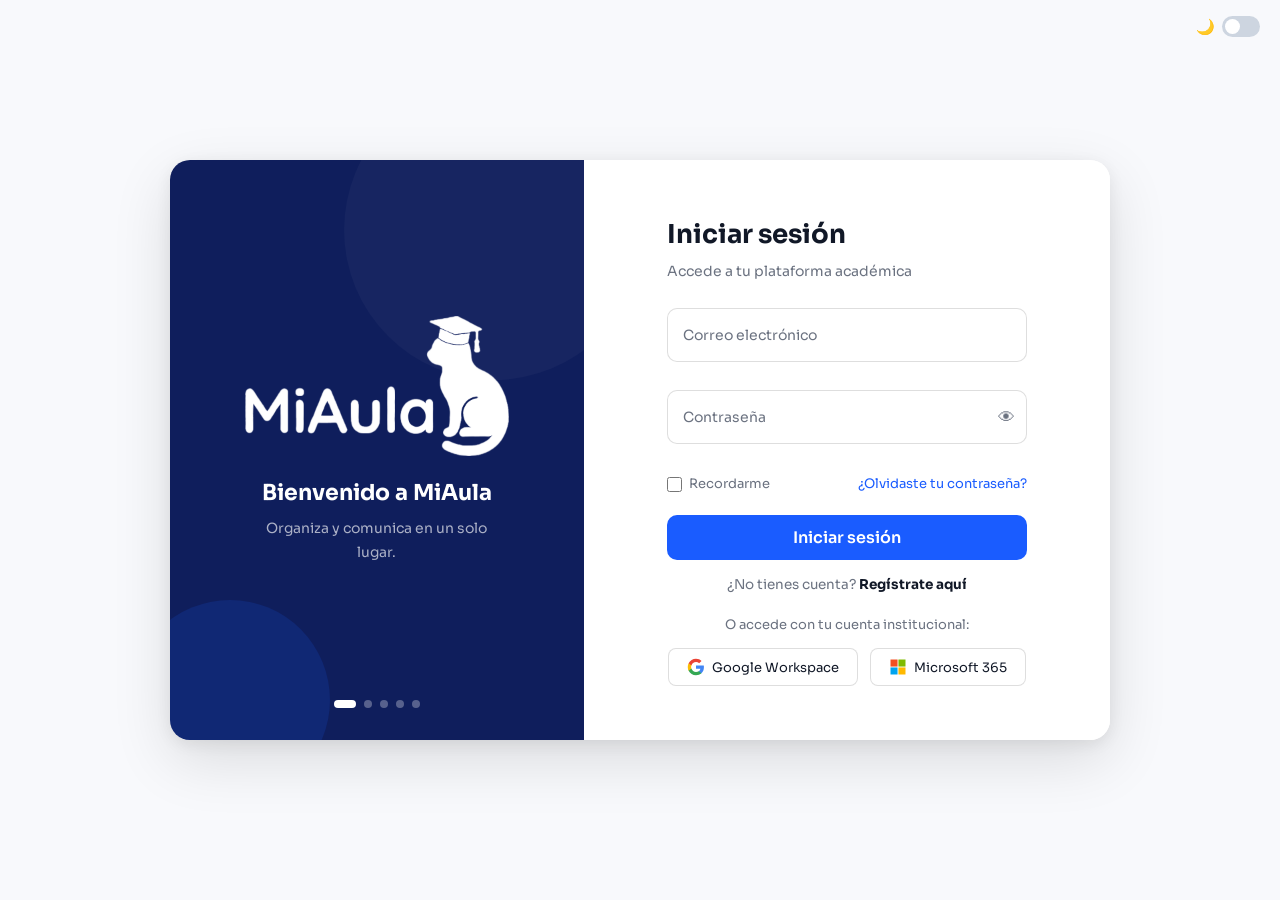
==== commit 96628828: "wp" ====
--- a/index.html
+++ b/index.html
@@ -1,360 +1,515 @@
-<!DOCTYPE html>
+<!doctype html>
 <html lang="es">
-<head>
-  <meta charset="UTF-8">
-  <meta name="viewport" content="width=device-width, initial-scale=1.0">
-  <title>MiAula — Iniciar sesión</title>
-  <link rel="stylesheet" href="css/variables.css">
-  <!-- Google Material Symbols — Outlined -->
-  <link rel="stylesheet" href="https://fonts.googleapis.com/css2?family=Material+Symbols+Outlined:opsz,wght,FILL,GRAD@20..48,100..700,0..1,-50..200" />
-
-  <link rel="stylesheet" href="css/auth.css">
-  <link rel="stylesheet" href="css/components.css">
-  <style>
-    .form-group { margin-bottom: 0; }
-  </style>
-</head>
-<body>
-
-<!-- Toggle dark mode — switch con iconos -->
-<div class="dm-toggle-wrap">
-  <span class="dm-icon">☀️</span>
-  <label class="dm-switch" title="Modo oscuro">
-    <input type="checkbox" id="dmCheckbox">
-    <span class="dm-slider"></span>
-  </label>
-  <span class="dm-icon">🌙</span>
-</div>
-
-<div id="auth-screen">
-  <div class="auth-container" id="authContainer">
-
-    <!-- ══════════════════════════════
+  <head>
+    <meta charset="UTF-8" />
+    <meta name="viewport" content="width=device-width, initial-scale=1.0" />
+    <title>MiAula — Iniciar sesión</title>
+    <link rel="stylesheet" href="css/variables.css" />
+    <link rel="stylesheet" href="css/auth.css" />
+    <link rel="stylesheet" href="css/components.css" />
+    <style>
+      .form-group {
+        margin-bottom: 0;
+      }
+    </style>
+  </head>
+  <body>
+    <!-- Toggle dark mode — switch con icono único (igual que app.html) -->
+    <label class="dm-toggle-wrap" title="Cambiar tema">
+      <span class="dm-toggle-icon" id="dm-icon">🌙</span>
+      <span class="dm-switch">
+        <input type="checkbox" id="dmCheckbox" />
+        <span class="dm-slider"></span>
+      </span>
+    </label>
+
+    <div id="auth-screen">
+      <div class="auth-container" id="authContainer">
+        <!-- ══════════════════════════════
          PANEL IZQUIERDO — Carrusel
     ══════════════════════════════ -->
-    <div class="overlay-container">
-
-      <!-- Flecha izquierda (oculta en slide 0) -->
-      <button class="carousel-arrow arrow-left hidden" id="arrowLeft" aria-label="Anterior">&#8592;</button>
-      <!-- Flecha derecha (oculta en último slide) -->
-      <button class="carousel-arrow arrow-right" id="arrowRight" aria-label="Siguiente">&#8594;</button>
-
-      <div class="carousel-track" id="carouselTrack">
-
-        <!-- Slide 1: Bienvenida -->
-        <div class="carousel-slide slide-brand active" data-index="0">
-          <div class="auth-brand-logo">
-            <img src="Miuala.png" alt="MiAula">
+        <div class="overlay-container">
+          <!-- Flecha izquierda (oculta en slide 0) -->
+          <button
+            class="carousel-arrow arrow-left hidden"
+            id="arrowLeft"
+            aria-label="Anterior"
+          >
+            &#8592;
+          </button>
+          <!-- Flecha derecha (oculta en último slide) -->
+          <button
+            class="carousel-arrow arrow-right"
+            id="arrowRight"
+            aria-label="Siguiente"
+          >
+            &#8594;
+          </button>
+
+          <div class="carousel-track" id="carouselTrack">
+            <!-- Slide 1: Bienvenida -->
+            <div class="carousel-slide slide-brand active" data-index="0">
+              <div class="auth-brand-logo">
+                <img src="Miuala.png" alt="MiAula" />
+              </div>
+              <div class="slide-heading">Bienvenido a MiAula</div>
+              <p class="slide-tagline">Organiza y comunica en un solo lugar.</p>
+            </div>
+
+            <!-- Slide 2 -->
+            <div class="carousel-slide slide-feature" data-index="1">
+              <div class="feat-icon-big">✅</div>
+              <div class="slide-title">Gestión de tareas</div>
+              <p class="slide-desc">
+                Crea, asigna y da seguimiento a actividades académicas desde un
+                solo panel. Fechas límite claras y recordatorios automáticos.
+              </p>
+            </div>
+
+            <!-- Slide 3 -->
+            <div class="carousel-slide slide-feature" data-index="2">
+              <div class="feat-icon-big">📁</div>
+              <div class="slide-title">Almacenamiento de recursos</div>
+              <p class="slide-desc">
+                Sube y organiza materiales de estudio, presentaciones y
+                archivos. Disponibles para todos en todo momento.
+              </p>
+            </div>
+
+            <!-- Slide 4 -->
+            <div class="carousel-slide slide-feature" data-index="3">
+              <div class="feat-icon-big">📊</div>
+              <div class="slide-title">Calificaciones y retroalimentación</div>
+              <p class="slide-desc">
+                Evalúa entregas con rúbricas personalizadas y envía
+                retroalimentación directa. Historial siempre disponible.
+              </p>
+            </div>
+
+            <!-- Slide 5 -->
+            <div class="carousel-slide slide-feature" data-index="4">
+              <div class="feat-icon-big">💬</div>
+              <div class="slide-title">Comunicación docente-alumno</div>
+              <p class="slide-desc">
+                Mensajería integrada, anuncios del grupo y notificaciones en
+                tiempo real para mantenerse conectados.
+              </p>
+            </div>
           </div>
-          <div class="slide-heading">Bienvenido a MiAula</div>
-          <p class="slide-tagline">Organiza y comunica en un solo lugar.</p>
+
+          <!-- Puntos inferiores centrados -->
+          <div class="carousel-dots" id="carouselDots">
+            <button
+              class="carousel-dot active"
+              data-dot="0"
+              aria-label="Slide 1"
+            ></button>
+            <button
+              class="carousel-dot"
+              data-dot="1"
+              aria-label="Slide 2"
+            ></button>
+            <button
+              class="carousel-dot"
+              data-dot="2"
+              aria-label="Slide 3"
+            ></button>
+            <button
+              class="carousel-dot"
+              data-dot="3"
+              aria-label="Slide 4"
+            ></button>
+            <button
+              class="carousel-dot"
+              data-dot="4"
+              aria-label="Slide 5"
+            ></button>
+          </div>
         </div>
-
-        <!-- Slide 2 -->
-        <div class="carousel-slide slide-feature" data-index="1">
-          <div class="feat-icon-big"><span class="material-symbols-outlined">assignment_turned_in</span></div>
-          <div class="slide-title">Gestión de tareas</div>
-          <p class="slide-desc">Crea, asigna y da seguimiento a actividades académicas desde un solo panel. Fechas límite claras y recordatorios automáticos.</p>
-        </div>
-
-        <!-- Slide 3 -->
-        <div class="carousel-slide slide-feature" data-index="2">
-          <div class="feat-icon-big"><span class="material-symbols-outlined">folder_open</span></div>
-          <div class="slide-title">Almacenamiento de recursos</div>
-          <p class="slide-desc">Sube y organiza materiales de estudio, presentaciones y archivos. Disponibles para todos en todo momento.</p>
-        </div>
-
-        <!-- Slide 4 -->
-        <div class="carousel-slide slide-feature" data-index="3">
-          <div class="feat-icon-big"><span class="material-symbols-outlined">analytics</span></div>
-          <div class="slide-title">Calificaciones y retroalimentación</div>
-          <p class="slide-desc">Evalúa entregas con rúbricas personalizadas y envía retroalimentación directa. Historial siempre disponible.</p>
-        </div>
-
-        <!-- Slide 5 -->
-        <div class="carousel-slide slide-feature" data-index="4">
-          <div class="feat-icon-big"><span class="material-symbols-outlined">forum</span></div>
-          <div class="slide-title">Comunicación docente-alumno</div>
-          <p class="slide-desc">Mensajería integrada, anuncios del grupo y notificaciones en tiempo real para mantenerse conectados.</p>
-        </div>
-
-      </div>
-
-      <!-- Puntos inferiores centrados -->
-      <div class="carousel-dots" id="carouselDots">
-        <button class="carousel-dot active" data-dot="0" aria-label="Slide 1"></button>
-        <button class="carousel-dot" data-dot="1" aria-label="Slide 2"></button>
-        <button class="carousel-dot" data-dot="2" aria-label="Slide 3"></button>
-        <button class="carousel-dot" data-dot="3" aria-label="Slide 4"></button>
-        <button class="carousel-dot" data-dot="4" aria-label="Slide 5"></button>
-      </div>
-
-    </div><!-- /overlay-container -->
-
-    <!-- ══════════════════════════════
+        <!-- /overlay-container -->
+
+        <!-- ══════════════════════════════
          PANEL DERECHO — Login
     ══════════════════════════════ -->
-    <div class="auth-panel login-panel" id="login-form">
-      <div class="auth-form-card">
-
-        <div class="auth-title">Iniciar sesión</div>
-        <div class="auth-sub">Accede a tu plataforma académica</div>
-
-        <div class="error-msg" id="login-error"></div>
-
-        <!-- Email -->
-        <div class="floating-group">
-          <input type="email" class="floating-input" id="login-email"
-                 placeholder=" " autocomplete="email"
-                 oninput="validateLoginEmail()"
-                 onkeydown="if(event.key==='Enter') handleLogin()">
-          <label for="login-email">Correo electrónico</label>
-        </div>
-        <div class="field-error-slot">
-          <span class="field-error" id="login-email-err"></span>
-        </div>
-
-        <!-- Contraseña -->
-        <div class="floating-group">
-          <div class="input-wrap">
-            <input type="password" class="floating-input" id="login-pass"
-                   placeholder=" " autocomplete="current-password"
-                   onkeydown="if(event.key==='Enter') handleLogin()">
-            <button class="toggle-pass" type="button"
-                    onclick="togglePass('login-pass', this)" tabindex="-1"><span class="material-symbols-outlined">visibility</span></button>
-          </div>
-          <label for="login-pass">Contraseña</label>
-        </div>
-        <div class="field-error-slot">
-          <span class="field-error" id="login-pass-err"></span>
-        </div>
-
-        <!-- Recordarme + ¿Olvidaste? en la misma fila -->
-        <div class="remember-forgot-row">
-          <div class="remember-left">
-            <input type="checkbox" class="remember-check" id="rememberMe">
-            <label class="remember-label" for="rememberMe">Recordarme</label>
-          </div>
-          <a href="#" class="link-forgot" onclick="return false;">¿Olvidaste tu contraseña?</a>
-        </div>
-
-        <button class="btn-primary" id="login-btn" onclick="handleLogin()">Iniciar sesión</button>
-
-        <!-- Enlace registro debajo del botón -->
-        <div class="register-link">
-          ¿No tienes cuenta? <a href="#" onclick="showRegister(); return false;">Regístrate aquí</a>
-        </div>
-
-        <!-- SSO -->
-        <div class="sso-section">
-          <p class="sso-label">O accede con tu cuenta institucional:</p>
-          <div class="sso-row">
-            <button class="sso-btn" onclick="return false;">
-              <svg class="sso-icon" viewBox="0 0 24 24">
-                <path d="M22.56 12.25c0-.78-.07-1.53-.2-2.25H12v4.26h5.92c-.26 1.37-1.04 2.53-2.21 3.31v2.77h3.57c2.08-1.92 3.28-4.74 3.28-8.09z" fill="#4285F4"/>
-                <path d="M12 23c2.97 0 5.46-.98 7.28-2.66l-3.57-2.77c-.98.66-2.23 1.06-3.71 1.06-2.86 0-5.29-1.93-6.16-4.53H2.18v2.84C3.99 20.53 7.7 23 12 23z" fill="#34A853"/>
-                <path d="M5.84 14.09c-.22-.66-.35-1.36-.35-2.09s.13-1.43.35-2.09V7.07H2.18C1.43 8.55 1 10.22 1 12s.43 3.45 1.18 4.93l3.66-2.84z" fill="#FBBC05"/>
-                <path d="M12 5.38c1.62 0 3.06.56 4.21 1.64l3.15-3.15C17.45 2.09 14.97 1 12 1 7.7 1 3.99 3.47 2.18 7.07l3.66 2.84c.87-2.6 3.3-4.53 6.16-4.53z" fill="#EA4335"/>
-              </svg>
-              Google Workspace
+        <div class="auth-panel login-panel" id="login-form">
+          <div class="auth-form-card">
+            <div class="auth-title">Iniciar sesión</div>
+            <div class="auth-sub">Accede a tu plataforma académica</div>
+
+            <div class="error-msg" id="login-error"></div>
+
+            <!-- Email -->
+            <div class="floating-group">
+              <input
+                type="email"
+                class="floating-input"
+                id="login-email"
+                placeholder=" "
+                autocomplete="email"
+                oninput="validateLoginEmail()"
+                onkeydown="if (event.key === 'Enter') handleLogin();"
+              />
+              <label for="login-email">Correo electrónico</label>
+            </div>
+            <div class="field-error-slot">
+              <span class="field-error" id="login-email-err"></span>
+            </div>
+
+            <!-- Contraseña -->
+            <div class="floating-group">
+              <div class="input-wrap">
+                <input
+                  type="password"
+                  class="floating-input"
+                  id="login-pass"
+                  placeholder=" "
+                  autocomplete="current-password"
+                  onkeydown="if (event.key === 'Enter') handleLogin();"
+                />
+                <button
+                  class="toggle-pass"
+                  type="button"
+                  onclick="togglePass('login-pass', this)"
+                  tabindex="-1"
+                >
+                  👁
+                </button>
+              </div>
+              <label for="login-pass">Contraseña</label>
+            </div>
+            <div class="field-error-slot">
+              <span class="field-error" id="login-pass-err"></span>
+            </div>
+
+            <!-- Recordarme + ¿Olvidaste? en la misma fila -->
+            <div class="remember-forgot-row">
+              <div class="remember-left">
+                <input type="checkbox" class="remember-check" id="rememberMe" />
+                <label class="remember-label" for="rememberMe"
+                  >Recordarme</label
+                >
+              </div>
+              <a href="#" class="link-forgot" onclick="return false;"
+                >¿Olvidaste tu contraseña?</a
+              >
+            </div>
+
+            <button class="btn-primary" id="login-btn" onclick="handleLogin()">
+              Iniciar sesión
             </button>
-            <button class="sso-btn" onclick="return false;">
-              <svg class="sso-icon" viewBox="0 0 24 24">
-                <path d="M11.4 2H2v9.4h9.4V2z" fill="#F25022"/>
-                <path d="M22 2h-9.4v9.4H22V2z" fill="#7FBA00"/>
-                <path d="M11.4 12.6H2V22h9.4v-9.4z" fill="#00A4EF"/>
-                <path d="M22 12.6h-9.4V22H22v-9.4z" fill="#FFB900"/>
-              </svg>
-              Microsoft 365
-            </button>
+
+            <!-- Enlace registro debajo del botón -->
+            <div class="register-link">
+              ¿No tienes cuenta?
+              <a
+                href="#"
+                onclick="
+                  showRegister();
+                  return false;
+                "
+                >Regístrate aquí</a
+              >
+            </div>
+
+            <!-- SSO -->
+            <div class="sso-section">
+              <p class="sso-label">O accede con tu cuenta institucional:</p>
+              <div class="sso-row">
+                <button class="sso-btn" onclick="return false;">
+                  <svg class="sso-icon" viewBox="0 0 24 24">
+                    <path
+                      d="M22.56 12.25c0-.78-.07-1.53-.2-2.25H12v4.26h5.92c-.26 1.37-1.04 2.53-2.21 3.31v2.77h3.57c2.08-1.92 3.28-4.74 3.28-8.09z"
+                      fill="#4285F4"
+                    />
+                    <path
+                      d="M12 23c2.97 0 5.46-.98 7.28-2.66l-3.57-2.77c-.98.66-2.23 1.06-3.71 1.06-2.86 0-5.29-1.93-6.16-4.53H2.18v2.84C3.99 20.53 7.7 23 12 23z"
+                      fill="#34A853"
+                    />
+                    <path
+                      d="M5.84 14.09c-.22-.66-.35-1.36-.35-2.09s.13-1.43.35-2.09V7.07H2.18C1.43 8.55 1 10.22 1 12s.43 3.45 1.18 4.93l3.66-2.84z"
+                      fill="#FBBC05"
+                    />
+                    <path
+                      d="M12 5.38c1.62 0 3.06.56 4.21 1.64l3.15-3.15C17.45 2.09 14.97 1 12 1 7.7 1 3.99 3.47 2.18 7.07l3.66 2.84c.87-2.6 3.3-4.53 6.16-4.53z"
+                      fill="#EA4335"
+                    />
+                  </svg>
+                  Google Workspace
+                </button>
+                <button class="sso-btn" onclick="return false;">
+                  <svg class="sso-icon" viewBox="0 0 24 24">
+                    <path d="M11.4 2H2v9.4h9.4V2z" fill="#F25022" />
+                    <path d="M22 2h-9.4v9.4H22V2z" fill="#7FBA00" />
+                    <path d="M11.4 12.6H2V22h9.4v-9.4z" fill="#00A4EF" />
+                    <path d="M22 12.6h-9.4V22H22v-9.4z" fill="#FFB900" />
+                  </svg>
+                  Microsoft 365
+                </button>
+              </div>
+            </div>
           </div>
         </div>
-
-        <div class="auth-demo-hint">
-          <strong>Cuentas demo:</strong><br>
-          docente@demo.mx / Demo1234!<br>
-          alumno@demo.mx / Demo1234!
-        </div>
-
-      </div>
-    </div><!-- /login-panel -->
-
-    <!-- ══════════════════════════════
+        <!-- /login-panel -->
+
+        <!-- ══════════════════════════════
          PANEL DERECHO — Registro
     ══════════════════════════════ -->
-    <div class="auth-panel register-panel" id="register-form">
-      <div class="auth-form-card">
-
-        <div class="auth-title">Crear cuenta</div>
-        <div class="auth-sub">Únete a MiAula — es gratis</div>
-
-        <div class="error-msg" id="reg-error"></div>
-
-        <!-- Nombre -->
-        <div class="floating-group">
-          <input type="text" class="floating-input" id="reg-name"
-                 placeholder=" " maxlength="80" autocomplete="name"
-                 oninput="validateName()">
-          <label for="reg-name">Nombre completo</label>
-        </div>
-        <div class="field-error-slot">
-          <span class="field-error" id="reg-name-err"></span>
-        </div>
-
-        <!-- Email -->
-        <div class="floating-group">
-          <input type="email" class="floating-input" id="reg-email"
-                 placeholder=" " autocomplete="email"
-                 oninput="validateRegEmail()">
-          <label for="reg-email">Correo electrónico</label>
-        </div>
-        <div class="field-error-slot">
-          <span class="field-error" id="reg-email-err"></span>
-        </div>
-
-        <!-- Contraseña -->
-        <div class="floating-group">
-          <div class="input-wrap">
-            <input type="password" class="floating-input" id="reg-pass"
-                   placeholder=" " autocomplete="new-password"
-                   oninput="validatePass(); validateConfirm()"
-                   onfocus="document.getElementById('pass-rules').classList.add('visible'); document.getElementById('pass-strength').classList.add('visible')">
-            <button class="toggle-pass" type="button"
-                    onclick="togglePass('reg-pass', this)" tabindex="-1"><span class="material-symbols-outlined">visibility</span></button>
-          </div>
-          <label for="reg-pass">Contraseña (mín. 8 caracteres)</label>
-        </div>
-        <div class="field-error-slot"></div>
-
-        <div class="password-strength" id="pass-strength">
-          <div class="strength-bar"><div class="strength-fill" id="strength-fill"></div></div>
-          <div class="strength-label" id="strength-label">—</div>
-        </div>
-        <div class="pass-rules" id="pass-rules">
-          <div class="pass-rule" id="rule-len">Mínimo 8 caracteres</div>
-          <div class="pass-rule" id="rule-upper">Al menos una mayúscula</div>
-          <div class="pass-rule" id="rule-lower">Al menos una minúscula</div>
-          <div class="pass-rule" id="rule-num">Al menos un número</div>
-          <div class="pass-rule" id="rule-special">Al menos un carácter especial (!@#$%…)</div>
-        </div>
-
-        <!-- Confirmar contraseña -->
-        <div class="floating-group" style="margin-top:8px;">
-          <div class="input-wrap">
-            <input type="password" class="floating-input" id="reg-pass-confirm"
-                   placeholder=" " autocomplete="new-password"
-                   oninput="validateConfirm()">
-            <button class="toggle-pass" type="button"
-                    onclick="togglePass('reg-pass-confirm', this)" tabindex="-1"><span class="material-symbols-outlined">visibility</span></button>
-          </div>
-          <label for="reg-pass-confirm">Confirmar contraseña</label>
-        </div>
-        <div class="field-error-slot">
-          <div class="pass-match" id="pass-match"></div>
-        </div>
-
-        <!-- Rol -->
-        <div style="margin-bottom:16px;">
-          <div class="role-selector">
-            <div class="role-btn selected" id="role-docente" onclick="selectRole('docente')">
-              <span class="role-emoji"><span class="material-symbols-outlined">person_4</span></span>
-              <span class="role-name">Docente</span>
-            </div>
-            <div class="role-btn" id="role-alumno" onclick="selectRole('alumno')">
-              <span class="role-emoji"><span class="material-symbols-outlined">school</span></span>
-              <span class="role-name">Alumno</span>
+        <div class="auth-panel register-panel" id="register-form">
+          <div class="auth-form-card">
+            <div class="auth-title">Crear cuenta</div>
+            <div class="auth-sub">Únete a MiAula — es gratis</div>
+
+            <div class="error-msg" id="reg-error"></div>
+
+            <!-- Nombre -->
+            <div class="floating-group">
+              <input
+                type="text"
+                class="floating-input"
+                id="reg-name"
+                placeholder=" "
+                maxlength="80"
+                autocomplete="name"
+                oninput="validateName()"
+              />
+              <label for="reg-name">Nombre completo</label>
+            </div>
+            <div class="field-error-slot">
+              <span class="field-error" id="reg-name-err"></span>
+            </div>
+
+            <!-- Email -->
+            <div class="floating-group">
+              <input
+                type="email"
+                class="floating-input"
+                id="reg-email"
+                placeholder=" "
+                autocomplete="email"
+                oninput="validateRegEmail()"
+              />
+              <label for="reg-email">Correo electrónico</label>
+            </div>
+            <div class="field-error-slot">
+              <span class="field-error" id="reg-email-err"></span>
+            </div>
+
+            <!-- Contraseña -->
+            <div class="floating-group">
+              <div class="input-wrap">
+                <input
+                  type="password"
+                  class="floating-input"
+                  id="reg-pass"
+                  placeholder=" "
+                  autocomplete="new-password"
+                  oninput="
+                    validatePass();
+                    validateConfirm();
+                  "
+                  onfocus="
+                    document
+                      .getElementById('pass-rules')
+                      .classList.add('visible');
+                    document
+                      .getElementById('pass-strength')
+                      .classList.add('visible');
+                  "
+                />
+                <button
+                  class="toggle-pass"
+                  type="button"
+                  onclick="togglePass('reg-pass', this)"
+                  tabindex="-1"
+                >
+                  👁
+                </button>
+              </div>
+              <label for="reg-pass">Contraseña (mín. 8 caracteres)</label>
+            </div>
+            <div class="field-error-slot"></div>
+
+            <div class="password-strength" id="pass-strength">
+              <div class="strength-bar">
+                <div class="strength-fill" id="strength-fill"></div>
+              </div>
+              <div class="strength-label" id="strength-label">—</div>
+            </div>
+            <div class="pass-rules" id="pass-rules">
+              <div class="pass-rule" id="rule-len">Mínimo 8 caracteres</div>
+              <div class="pass-rule" id="rule-upper">
+                Al menos una mayúscula
+              </div>
+              <div class="pass-rule" id="rule-lower">
+                Al menos una minúscula
+              </div>
+              <div class="pass-rule" id="rule-num">Al menos un número</div>
+              <div class="pass-rule" id="rule-special">
+                Al menos un carácter especial (!@#$%…)
+              </div>
+            </div>
+
+            <!-- Confirmar contraseña -->
+            <div class="floating-group" style="margin-top: 8px">
+              <div class="input-wrap">
+                <input
+                  type="password"
+                  class="floating-input"
+                  id="reg-pass-confirm"
+                  placeholder=" "
+                  autocomplete="new-password"
+                  oninput="validateConfirm()"
+                />
+                <button
+                  class="toggle-pass"
+                  type="button"
+                  onclick="togglePass('reg-pass-confirm', this)"
+                  tabindex="-1"
+                >
+                  👁
+                </button>
+              </div>
+              <label for="reg-pass-confirm">Confirmar contraseña</label>
+            </div>
+            <div class="field-error-slot">
+              <div class="pass-match" id="pass-match"></div>
+            </div>
+
+            <!-- Rol -->
+            <div style="margin-bottom: 16px">
+              <div class="role-selector">
+                <div
+                  class="role-btn selected"
+                  id="role-docente"
+                  onclick="selectRole('docente')"
+                >
+                  <span class="role-emoji">👩‍🏫</span>
+                  <span class="role-name">Docente</span>
+                </div>
+                <div
+                  class="role-btn"
+                  id="role-alumno"
+                  onclick="selectRole('alumno')"
+                >
+                  <span class="role-emoji">🎓</span>
+                  <span class="role-name">Alumno</span>
+                </div>
+              </div>
+            </div>
+
+            <button class="btn-primary" id="reg-btn" onclick="handleRegister()">
+              Crear cuenta
+            </button>
+
+            <div class="register-link">
+              ¿Ya tienes cuenta?
+              <a
+                href="#"
+                onclick="
+                  showLogin();
+                  return false;
+                "
+                >Inicia sesión aquí</a
+              >
             </div>
           </div>
         </div>
-
-        <button class="btn-primary" id="reg-btn" onclick="handleRegister()">Crear cuenta</button>
-
-        <div class="register-link">
-          ¿Ya tienes cuenta? <a href="#" onclick="showLogin(); return false;">Inicia sesión aquí</a>
-        </div>
-
+        <!-- /register-panel -->
       </div>
-    </div><!-- /register-panel -->
-
-  </div><!-- /auth-container -->
-</div><!-- /auth-screen -->
-
-<script src="js/utils.js"></script>
-<script src="js/db.js"></script>
-<script src="js/auth.js"></script>
-<script>
-/* ══════════════════════════════════════
+      <!-- /auth-container -->
+    </div>
+    <!-- /auth-screen -->
+
+    <script src="js/utils.js"></script>
+    <script src="js/db.js"></script>
+    <script src="js/auth.js"></script>
+    <script>
+      /* ══════════════════════════════════════
    Carrusel — autoplay + dots (flechas removidas)
 ══════════════════════════════════════ */
-(function initCarousel() {
-  const slides = Array.from(document.querySelectorAll('.carousel-slide'));
-  const dots   = Array.from(document.querySelectorAll('.carousel-dot'));
-  const TOTAL  = slides.length;
-  let current  = 0;
-  let timer    = null;
-  const DELAY  = 4500;
-
-  function goTo(next, dir) {
-    if (next === current || next < 0 || next >= TOTAL) return;
-    const prev      = current;
-    const exitClass = dir === 'next' ? 'exit-up' : 'exit-down';
-
-    slides[prev].classList.remove('active');
-    slides[prev].classList.add(exitClass);
-    setTimeout(() => slides[prev].classList.remove(exitClass), 550);
-
-    slides[next].style.transform = dir === 'next' ? 'translateY(30px)' : 'translateY(-30px)';
-    slides[next].style.opacity   = '0';
-    slides[next].classList.add('active');
-    slides[next].getBoundingClientRect(); // fuerza reflow para activar la transición
-    slides[next].style.transform = '';
-    slides[next].style.opacity   = '';
-
-    dots[prev].classList.remove('active');
-    dots[next].classList.add('active');
-    current = next;
-  }
-
-  function start() {
-    stop();
-    // Ciclo continuo: al llegar al último slide vuelve al primero
-    timer = setInterval(() => goTo((current + 1) % TOTAL, 'next'), DELAY);
-  }
-  function stop() { if (timer) { clearInterval(timer); timer = null; } }
-
-  // Dots: permiten saltar a cualquier slide y reinician el timer
-  dots.forEach(d => d.addEventListener('click', () => {
-    const t = parseInt(d.dataset.dot);
-    if (t === current) return; // clic en el dot activo no hace nada
-    stop();
-    goTo(t, t > current ? 'next' : 'prev');
-    start();
-  }));
-
-  start(); // arranca el autoplay al cargar
-})();
-
-/* ══════════════════════════════════════
+      (function initCarousel() {
+        const slides = Array.from(document.querySelectorAll(".carousel-slide"));
+        const dots = Array.from(document.querySelectorAll(".carousel-dot"));
+        const TOTAL = slides.length;
+        let current = 0;
+        let timer = null;
+        const DELAY = 4500;
+
+        function goTo(next, dir) {
+          if (next === current || next < 0 || next >= TOTAL) return;
+          const prev = current;
+          const exitClass = dir === "next" ? "exit-up" : "exit-down";
+
+          slides[prev].classList.remove("active");
+          slides[prev].classList.add(exitClass);
+          setTimeout(() => slides[prev].classList.remove(exitClass), 550);
+
+          slides[next].style.transform =
+            dir === "next" ? "translateY(30px)" : "translateY(-30px)";
+          slides[next].style.opacity = "0";
+          slides[next].classList.add("active");
+          slides[next].getBoundingClientRect(); // fuerza reflow para activar la transición
+          slides[next].style.transform = "";
+          slides[next].style.opacity = "";
+
+          dots[prev].classList.remove("active");
+          dots[next].classList.add("active");
+          current = next;
+        }
+
+        function start() {
+          stop();
+          // Ciclo continuo: al llegar al último slide vuelve al primero
+          timer = setInterval(() => goTo((current + 1) % TOTAL, "next"), DELAY);
+        }
+        function stop() {
+          if (timer) {
+            clearInterval(timer);
+            timer = null;
+          }
+        }
+
+        // Dots: permiten saltar a cualquier slide y reinician el timer
+        dots.forEach((d) =>
+          d.addEventListener("click", () => {
+            const t = parseInt(d.dataset.dot);
+            if (t === current) return; // clic en el dot activo no hace nada
+            stop();
+            goTo(t, t > current ? "next" : "prev");
+            start();
+          }),
+        );
+
+        start(); // arranca el autoplay al cargar
+      })();
+
+      /* ══════════════════════════════════════
    Dark mode toggle — checkbox switch
 ══════════════════════════════════════ */
-(function initDarkMode() {
-  const cb   = document.getElementById('dmCheckbox');
-  const body = document.body;
-  const KEY  = 'miaula_theme';
-
-  function apply(dark) {
-    body.classList.toggle('dark-mode', dark);
-    cb.checked = dark;
-  }
-
-  const saved = localStorage.getItem(KEY);
-  apply(saved !== null ? saved === 'dark' : window.matchMedia('(prefers-color-scheme: dark)').matches);
-
-  cb.addEventListener('change', () => {
-    apply(cb.checked);
-    localStorage.setItem(KEY, cb.checked ? 'dark' : 'light');
-  });
-})();
-</script>
-</body>
+      (function initDarkMode() {
+        const cb   = document.getElementById("dmCheckbox");
+        const icon = document.getElementById("dm-icon");
+        const body = document.body;
+        const KEY  = "miaula_theme";
+
+        function apply(dark) {
+          body.classList.toggle("dark-mode", dark);
+          cb.checked = dark;
+          if (icon) icon.textContent = dark ? "☀️" : "🌙";
+        }
+
+        const saved = localStorage.getItem(KEY);
+        apply(
+          saved !== null
+            ? saved === "dark"
+            : window.matchMedia("(prefers-color-scheme: dark)").matches,
+        );
+
+        cb.addEventListener("change", () => {
+          apply(cb.checked);
+          localStorage.setItem(KEY, cb.checked ? "dark" : "light");
+        });
+      })();
+    </script>
+  </body>
 </html>
--- a/css/variables.css
+++ b/css/variables.css
@@ -55,16 +55,26 @@
   /* Sombras */
   --shadow:    0 1px 3px rgba(0,0,0,0.08), 0 1px 2px rgba(0,0,0,0.05);
   --shadow-md: 0 4px 12px rgba(0,0,0,0.10);
+
+  /* Font scale — controlled via JS, default 1 */
+  --font-scale: 1;
+}
+
+/* ── Font scale — only html font-size changes, layout uses px/% ─ */
+html {
+  font-size: 1rem; /* overridden by JS via style.fontSize */
 }
 
 body {
   font-family: var(--font);
   background: var(--surface);
   color: var(--text);
-  font-size: 14px;
+  font-size: 1rem;
   line-height: 1.6;
   min-height: 100vh;
 }
+
+/* Remove scale classes — html font-size is set directly by JS */
 
 /* ── Animaciones ── */
 @keyframes fadeUp {
@@ -81,7 +91,7 @@
 .mb-28       { margin-bottom: 28px; }
 .grid-2      { display: grid; grid-template-columns: 1fr 1fr; gap: 14px; }
 .text-muted  { color: var(--text-muted); }
-.text-sm     { font-size: 12px; }
+.text-sm     { font-size: 0.86rem; }
 .fw-500      { font-weight: 500; }
 .divider     { height: 1px; background: var(--border); margin: 20px 0; }
 
@@ -118,7 +128,7 @@
   user-select: none;
 }
 .dm-toggle-icon {
-  font-size: 15px;
+  font-size: 1.07rem;
   line-height: 1;
   transition: transform 0.3s ease;
 }
--- a/css/components.css
+++ b/css/components.css
@@ -11,7 +11,7 @@
   border: none;
   border-radius: var(--radius);
   font-family: var(--font);
-  font-size: 14px;
+  font-size: 1rem;
   font-weight: 600;
   cursor: pointer;
   transition: background 0.2s, transform 0.1s;
@@ -26,7 +26,7 @@
   border: none;
   border-radius: var(--radius);
   font-family: var(--font);
-  font-size: 13px;
+  font-size: 0.93rem;
   font-weight: 500;
   cursor: pointer;
   transition: background 0.15s;
@@ -43,7 +43,7 @@
   border: 1.5px solid var(--border-md);
   border-radius: var(--radius);
   font-family: var(--font);
-  font-size: 13px;
+  font-size: 0.93rem;
   cursor: pointer;
   transition: all 0.15s;
 }
@@ -56,7 +56,7 @@
   border: none;
   border-radius: var(--radius);
   font-family: var(--font);
-  font-size: 13px;
+  font-size: 0.93rem;
   cursor: pointer;
   transition: background 0.15s;
 }
@@ -69,20 +69,20 @@
   border: none;
   border-radius: var(--radius);
   font-family: var(--font);
-  font-size: 13px;
+  font-size: 0.93rem;
   font-weight: 500;
   cursor: pointer;
   transition: background 0.15s;
 }
 .btn-success:hover { background: #c0edd8; }
 
-.btn-sm { padding: 5px 11px; font-size: 12px; }
+.btn-sm { padding: 5px 11px; font-size: 0.86rem; }
 
 /* ── Formularios ── */
 .form-group { margin-bottom: 18px; }
 .form-label {
   display: block;
-  font-size: 11px;
+  font-size: 0.79rem;
   font-weight: 500;
   color: var(--text-muted);
   text-transform: uppercase;
@@ -97,7 +97,7 @@
   border: 1.5px solid var(--border-md);
   border-radius: var(--radius);
   font-family: var(--font);
-  font-size: 14px;
+  font-size: 1rem;
   color: var(--text);
   background: var(--white);
   transition: border-color 0.2s, box-shadow 0.2s;
@@ -117,7 +117,7 @@
   align-items: center;
   padding: 3px 9px;
   border-radius: 99px;
-  font-size: 11px;
+  font-size: 0.79rem;
   font-weight: 500;
   white-space: nowrap;
 }
@@ -141,7 +141,7 @@
   background: var(--surface);
   padding: 11px 16px;
   text-align: left;
-  font-size: 11px;
+  font-size: 0.79rem;
   font-weight: 600;
   color: var(--text-muted);
   text-transform: uppercase;
@@ -151,7 +151,7 @@
 .data-table td {
   padding: 13px 16px;
   border-bottom: 1px solid var(--border);
-  font-size: 13px;
+  font-size: 0.93rem;
   color: var(--text);
   vertical-align: middle;
 }
@@ -189,10 +189,10 @@
   border-bottom: 1px solid var(--border);
   display: flex; align-items: center; justify-content: space-between;
 }
-.modal-title { font-size: 16px; font-weight: 600; color: var(--text); }
+.modal-title { font-size: 1.14rem; font-weight: 600; color: var(--text); }
 .modal-close {
   background: none; border: none; cursor: pointer;
-  font-size: 22px; color: var(--text-muted);
+  font-size: 1.57rem; color: var(--text-muted);
   width: 30px; height: 30px;
   border-radius: 6px;
   display: flex; align-items: center; justify-content: center;
@@ -210,7 +210,7 @@
 .alert {
   padding: 12px 16px;
   border-radius: var(--radius);
-  font-size: 13px;
+  font-size: 0.93rem;
   margin-bottom: 14px;
   display: none;
 }
@@ -221,8 +221,8 @@
 /* ── Empty state ── */
 .empty-state      { text-align: center; padding: 60px 20px; color: var(--text-muted); }
 .empty-icon       { font-size: 48px; margin-bottom: 12px; }
-.empty-title      { font-size: 16px; font-weight: 500; color: var(--text); margin-bottom: 6px; }
-.empty-sub        { font-size: 13px; }
+.empty-title      { font-size: 1.14rem; font-weight: 500; color: var(--text); margin-bottom: 6px; }
+.empty-sub        { font-size: 0.93rem; }
 
 /* ═══════════════════════════════════════
    Dark Mode — Componentes
@@ -290,92 +290,3 @@
 
 /* Empty state */
 body.dark-mode .empty-title { color: var(--text); }
-
-/* ═══════════════════════════════════════
-   Material Symbols — Alineación y sizing
-═══════════════════════════════════════ */
-
-/* Reset base: hereda color del contenedor, sin espacio extra */
-.material-symbols-outlined {
-  font-size: inherit;       /* Hereda el tamaño del padre */
-  color: inherit;           /* Hereda el color del padre */
-  display: inline-flex;
-  align-items: center;
-  justify-content: center;
-  vertical-align: middle;
-  line-height: 1;
-  font-variation-settings: 'FILL' 0, 'wght' 300, 'GRAD' 0, 'opsz' 24;
-  user-select: none;
-  flex-shrink: 0;
-}
-
-/* Iconos en nav-item del sidebar: tamaño fijo y sin hueco extra */
-.nav-icon .material-symbols-outlined {
-  font-size: 20px;
-}
-
-/* Iconos en stat-cards del dashboard */
-.stat-icon .material-symbols-outlined {
-  font-size: 26px;
-}
-
-/* Iconos en botones: ligero offset para centrado óptico con el texto */
-.btn-action .material-symbols-outlined,
-.btn-success .material-symbols-outlined,
-.btn-logout .material-symbols-outlined {
-  font-size: 17px;
-  margin-right: 4px;
-  vertical-align: -3px; /* Ajuste óptico fino para alineación con texto */
-}
-
-/* Logout: sin margen derecho (solo icono, sin texto) */
-.btn-logout .material-symbols-outlined {
-  font-size: 18px;
-  margin-right: 0;
-  vertical-align: -4px;
-}
-
-/* Iconos en títulos de modales */
-.modal-title .material-symbols-outlined {
-  font-size: 20px;
-  vertical-align: -4px;
-  margin-right: 6px;
-}
-
-/* Iconos en empty states */
-.empty-icon .material-symbols-outlined {
-  font-size: 44px;
-  color: var(--text-muted);
-  font-variation-settings: 'FILL' 0, 'wght' 200, 'GRAD' 0, 'opsz' 48;
-}
-
-/* Iconos en badges y spans inline (calificaciones, estado) */
-.badge .material-symbols-outlined,
-span > .material-symbols-outlined {
-  font-size: 13px;
-  vertical-align: -2px;
-}
-
-/* Dark mode: los iconos heredan el color correcto automáticamente
-   gracias a color:inherit — no se necesitan overrides adicionales */
-
-/* Botón de descarga de recurso — solo ícono, circular */
-.resource-dl-btn {
-  display: inline-flex;
-  align-items: center;
-  justify-content: center;
-  width: 36px;
-  height: 36px;
-  padding: 0;
-  border-radius: 50%;
-  background: var(--green, #0F9B6E);
-  color: #fff;
-  border: none;
-  cursor: pointer;
-  transition: opacity 0.2s, background 0.2s;
-  flex-shrink: 0;
-}
-.resource-dl-btn:hover { opacity: .85; }
-.resource-dl-btn .material-symbols-outlined { font-size: 18px; }
-
-body.dark-mode .resource-dl-btn { background: #0F9B6E; }
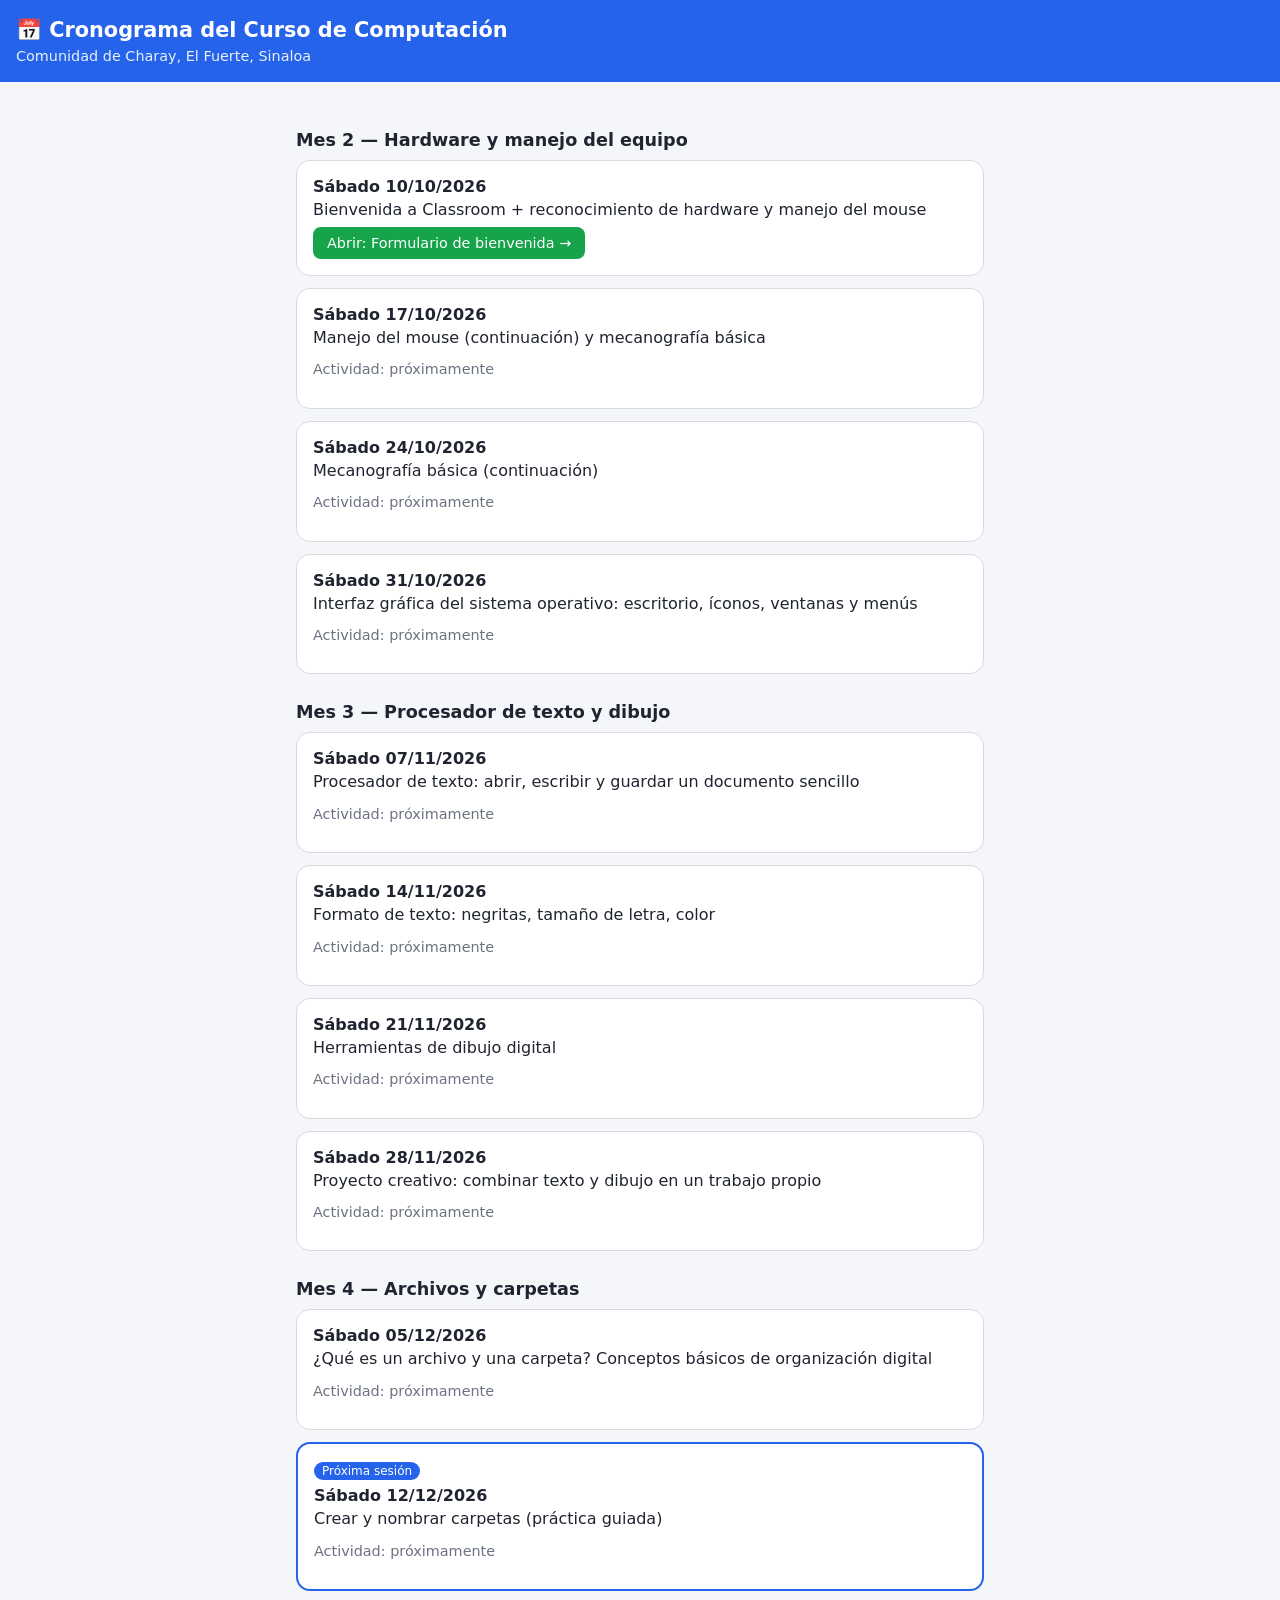
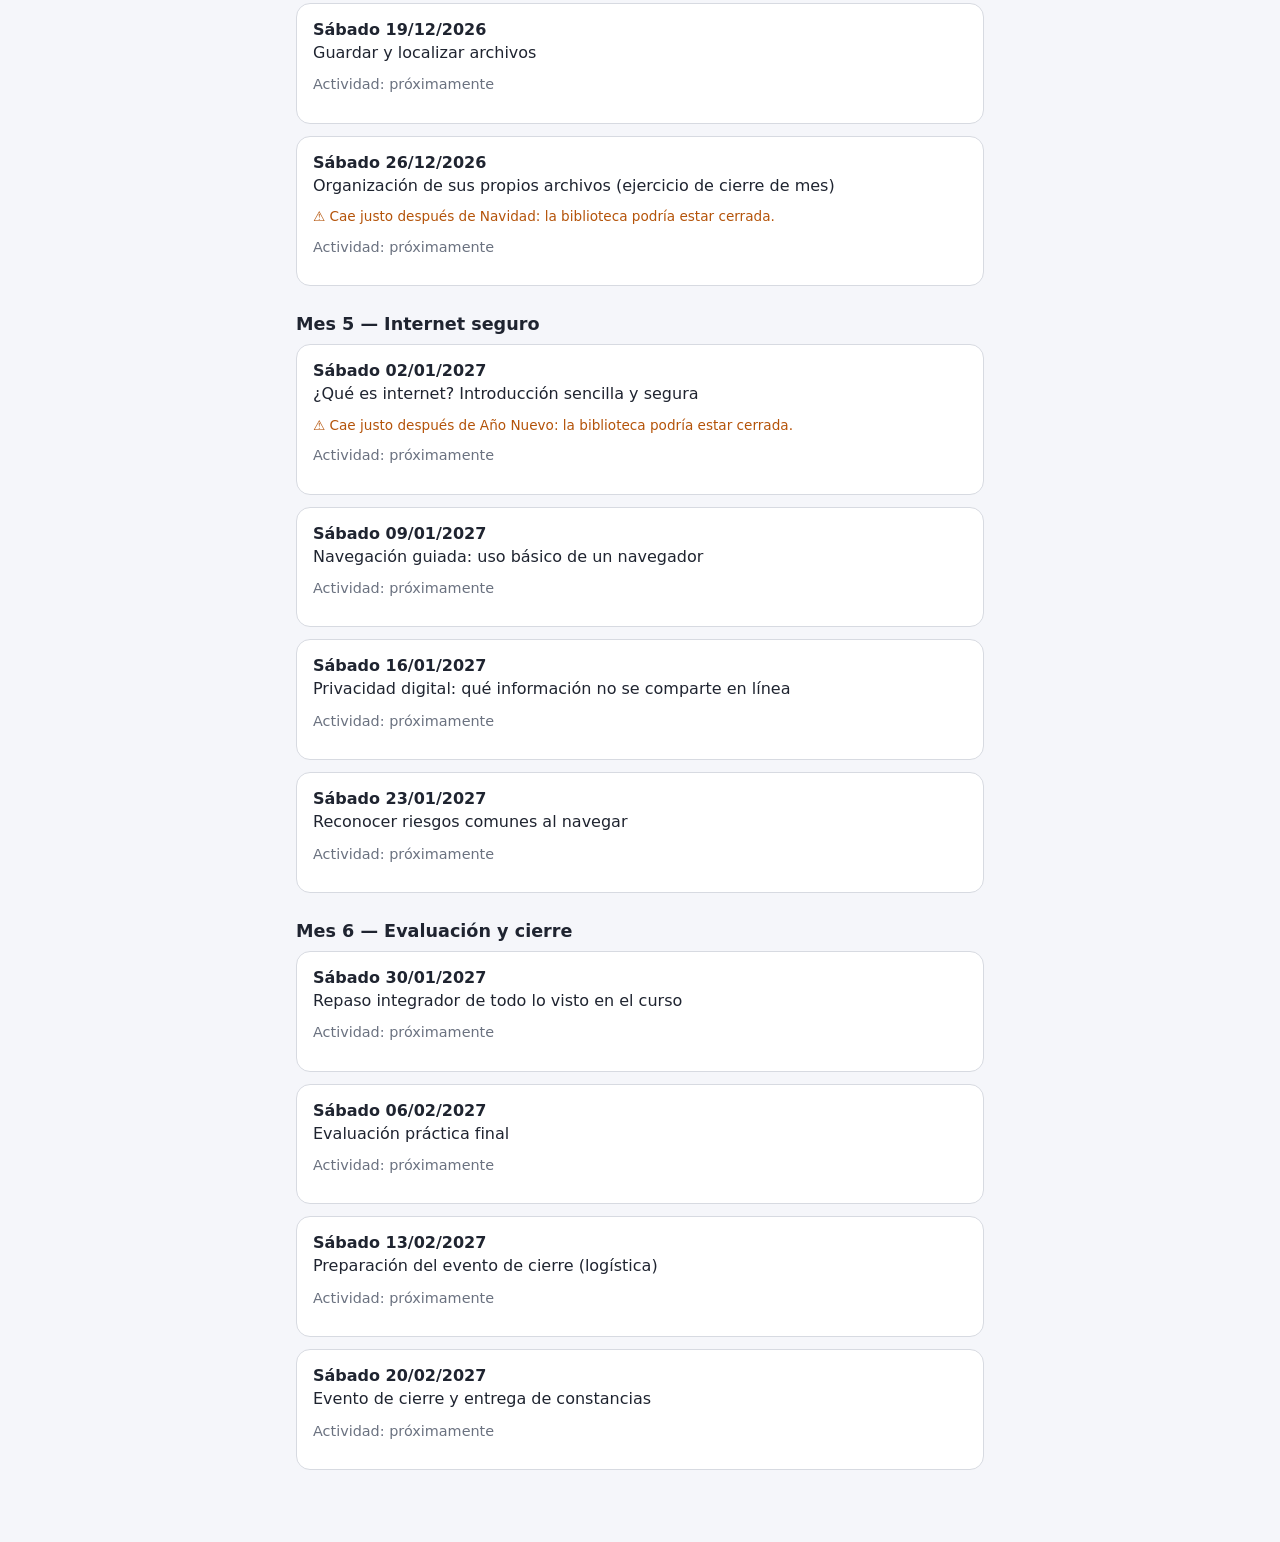
==== commit 35d40351: "wp" ====
--- a/index.html
+++ b/index.html
@@ -1,515 +1,148 @@
-<!doctype html>
+<!DOCTYPE html>
 <html lang="es">
-  <head>
-    <meta charset="UTF-8" />
-    <meta name="viewport" content="width=device-width, initial-scale=1.0" />
-    <title>MiAula — Iniciar sesión</title>
-    <link rel="stylesheet" href="css/variables.css" />
-    <link rel="stylesheet" href="css/auth.css" />
-    <link rel="stylesheet" href="css/components.css" />
-    <style>
-      .form-group {
-        margin-bottom: 0;
+<head>
+<meta charset="UTF-8">
+<meta name="viewport" content="width=device-width, initial-scale=1, viewport-fit=cover">
+<title>Cronograma del Curso - Charay</title>
+<style>
+:root{--bg:#f5f6fa;--fg:#1f2430;--card:#ffffff;--accent:#2563eb;--accent2:#16a34a;--warn:#b45309;--muted:#6b7280;--border:#d7dae1;--radius:14px;}
+@media (prefers-color-scheme: dark){:root:not([data-theme="light"]){--bg:#15181f;--fg:#e8eaf0;--card:#1f2430;--border:#333a47;--muted:#9aa2b1;}}
+:root[data-theme="dark"]{--bg:#15181f;--fg:#e8eaf0;--card:#1f2430;--border:#333a47;--muted:#9aa2b1;}
+*{box-sizing:border-box;}
+html{scroll-padding-top:env(safe-area-inset-top,0px);}
+body{margin:0;font-family:system-ui,Arial,sans-serif;background:var(--bg);color:var(--fg);padding-top:env(safe-area-inset-top,0px);padding-bottom:env(safe-area-inset-bottom,0px);}
+header{background:var(--accent);color:#fff;padding:18px 16px;padding-top:calc(18px + env(safe-area-inset-top,0px));}
+header h1{margin:0;font-size:1.3rem;}
+header p{margin:6px 0 0;opacity:.9;font-size:.9rem;}
+main{max-width:720px;margin:0 auto;padding:20px 16px 60px;}
+.mes-title{margin:28px 0 10px;font-size:1.1rem;}
+.card{background:var(--card);border:1px solid var(--border);border-radius:var(--radius);padding:16px;margin-bottom:12px;}
+.card.current{border-color:var(--accent);border-width:2px;}
+.badge{display:inline-block;background:var(--accent);color:#fff;font-size:.75rem;padding:2px 8px;border-radius:12px;margin-bottom:6px;}
+.fecha{font-weight:bold;}
+.tema{margin:4px 0 8px;color:var(--fg);}
+.nota{color:var(--warn);font-size:.85rem;margin-bottom:8px;}
+.act-link{display:inline-block;background:var(--accent2);color:#fff;text-decoration:none;padding:8px 14px;border-radius:8px;font-size:.9rem;}
+.act-empty{color:var(--muted);font-size:.9rem;}
+.admin-row{margin-top:8px;display:flex;gap:8px;}
+.btn-sm{background:none;border:1px solid var(--border);color:var(--fg);padding:5px 10px;border-radius:6px;font-size:.8rem;cursor:pointer;}
+</style>
+</head>
+<body>
+<header>
+  <h1>📅 Cronograma del Curso de Computación</h1>
+  <p>Comunidad de Charay, El Fuerte, Sinaloa</p>
+</header>
+<main id="main"></main>
+
+<script id="data">
+const MESES = [
+{nombre:"Mes 2 — Hardware y manejo del equipo",semanas:[
+ {fecha:"Sábado 10/10/2026",tema:"Bienvenida a Classroom + reconocimiento de hardware y manejo del mouse",actividad:{titulo:"Formulario de bienvenida",link:"https://docs.google.com/forms/d/e/1FAIpQLSdWBDYnIZasiakjgyYVONYbMbOEVOoEJxNK1hOkCO_RuNppww/viewform?usp=header"}},
+ {fecha:"Sábado 17/10/2026",tema:"Manejo del mouse (continuación) y mecanografía básica",actividad:null},
+ {fecha:"Sábado 24/10/2026",tema:"Mecanografía básica (continuación)",actividad:null},
+ {fecha:"Sábado 31/10/2026",tema:"Interfaz gráfica del sistema operativo: escritorio, íconos, ventanas y menús",actividad:null}
+]},
+{nombre:"Mes 3 — Procesador de texto y dibujo",semanas:[
+ {fecha:"Sábado 07/11/2026",tema:"Procesador de texto: abrir, escribir y guardar un documento sencillo",actividad:null},
+ {fecha:"Sábado 14/11/2026",tema:"Formato de texto: negritas, tamaño de letra, color",actividad:null},
+ {fecha:"Sábado 21/11/2026",tema:"Herramientas de dibujo digital",actividad:null},
+ {fecha:"Sábado 28/11/2026",tema:"Proyecto creativo: combinar texto y dibujo en un trabajo propio",actividad:null}
+]},
+{nombre:"Mes 4 — Archivos y carpetas",semanas:[
+ {fecha:"Sábado 05/12/2026",tema:"¿Qué es un archivo y una carpeta? Conceptos básicos de organización digital",actividad:null},
+ {fecha:"Sábado 12/12/2026",tema:"Crear y nombrar carpetas (práctica guiada)",actividad:null},
+ {fecha:"Sábado 19/12/2026",tema:"Guardar y localizar archivos",actividad:null},
+ {fecha:"Sábado 26/12/2026",tema:"Organización de sus propios archivos (ejercicio de cierre de mes)",nota:"Cae justo después de Navidad: la biblioteca podría estar cerrada.",actividad:null}
+]},
+{nombre:"Mes 5 — Internet seguro",semanas:[
+ {fecha:"Sábado 02/01/2027",tema:"¿Qué es internet? Introducción sencilla y segura",nota:"Cae justo después de Año Nuevo: la biblioteca podría estar cerrada.",actividad:null},
+ {fecha:"Sábado 09/01/2027",tema:"Navegación guiada: uso básico de un navegador",actividad:null},
+ {fecha:"Sábado 16/01/2027",tema:"Privacidad digital: qué información no se comparte en línea",actividad:null},
+ {fecha:"Sábado 23/01/2027",tema:"Reconocer riesgos comunes al navegar",actividad:null}
+]},
+{nombre:"Mes 6 — Evaluación y cierre",semanas:[
+ {fecha:"Sábado 30/01/2027",tema:"Repaso integrador de todo lo visto en el curso",actividad:null},
+ {fecha:"Sábado 06/02/2027",tema:"Evaluación práctica final",actividad:null},
+ {fecha:"Sábado 13/02/2027",tema:"Preparación del evento de cierre (logística)",actividad:null},
+ {fecha:"Sábado 20/02/2027",tema:"Evento de cierre y entrega de constancias",actividad:null}
+]}
+];
+</script>
+<script>
+let canEdit = false;
+
+function parseFecha(f){
+  const m = f.match(/(\d{2})\/(\d{2})\/(\d{4})/);
+  return new Date(Number(m[3]), Number(m[2])-1, Number(m[1]));
+}
+
+function render(){
+  const today = new Date(); today.setHours(0,0,0,0);
+  let currentMarked = false;
+  const main = document.getElementById('main');
+  main.innerHTML = '';
+  MESES.forEach((mes, mi)=>{
+    const h = document.createElement('h2'); h.className='mes-title'; h.textContent = mes.nombre;
+    main.appendChild(h);
+    mes.semanas.forEach((sem, si)=>{
+      const card = document.createElement('div'); card.className='card';
+      const d = parseFecha(sem.fecha);
+      if(!currentMarked && d >= today){ card.classList.add('current'); currentMarked = true; }
+      let html = '';
+      if(card.classList.contains('current')) html += '<span class="badge">Próxima sesión</span><br>';
+      html += '<span class="fecha">'+sem.fecha+'</span><p class="tema">'+sem.tema+'</p>';
+      if(sem.nota) html += '<p class="nota">⚠️ '+sem.nota+'</p>';
+      if(sem.actividad) html += '<a class="act-link" href="'+sem.actividad.link+'" target="_blank" rel="noopener">Abrir: '+sem.actividad.titulo+' →</a>';
+      else html += '<p class="act-empty">Actividad: próximamente</p>';
+      if(canEdit){
+        html += '<div class="admin-row">';
+        html += '<button class="btn-sm" onclick="editActivity('+mi+','+si+')">'+(sem.actividad?'Editar actividad':'Agregar actividad')+'</button>';
+        if(sem.actividad) html += '<button class="btn-sm" onclick="removeActivity('+mi+','+si+')">Quitar</button>';
+        html += '</div>';
       }
-    </style>
-  </head>
-  <body>
-    <!-- Toggle dark mode — switch con icono único (igual que app.html) -->
-    <label class="dm-toggle-wrap" title="Cambiar tema">
-      <span class="dm-toggle-icon" id="dm-icon">🌙</span>
-      <span class="dm-switch">
-        <input type="checkbox" id="dmCheckbox" />
-        <span class="dm-slider"></span>
-      </span>
-    </label>
+      card.innerHTML = html;
+      main.appendChild(card);
+    });
+  });
+}
 
-    <div id="auth-screen">
-      <div class="auth-container" id="authContainer">
-        <!-- ══════════════════════════════
-         PANEL IZQUIERDO — Carrusel
-    ══════════════════════════════ -->
-        <div class="overlay-container">
-          <!-- Flecha izquierda (oculta en slide 0) -->
-          <button
-            class="carousel-arrow arrow-left hidden"
-            id="arrowLeft"
-            aria-label="Anterior"
-          >
-            &#8592;
-          </button>
-          <!-- Flecha derecha (oculta en último slide) -->
-          <button
-            class="carousel-arrow arrow-right"
-            id="arrowRight"
-            aria-label="Siguiente"
-          >
-            &#8594;
-          </button>
+function editActivity(mi, si){
+  const sem = MESES[mi].semanas[si];
+  const titulo = prompt('Título de la actividad:', sem.actividad ? sem.actividad.titulo : '');
+  if(titulo === null) return;
+  const link = prompt('Enlace de la actividad (URL):', sem.actividad ? sem.actividad.link : '');
+  if(link === null) return;
+  sem.actividad = (titulo.trim() || link.trim()) ? {titulo: titulo.trim(), link: link.trim()} : null;
+  saveAndPublish();
+}
 
-          <div class="carousel-track" id="carouselTrack">
-            <!-- Slide 1: Bienvenida -->
-            <div class="carousel-slide slide-brand active" data-index="0">
-              <div class="auth-brand-logo">
-                <img src="Miuala.png" alt="MiAula" />
-              </div>
-              <div class="slide-heading">Bienvenido a MiAula</div>
-              <p class="slide-tagline">Organiza y comunica en un solo lugar.</p>
-            </div>
+function removeActivity(mi, si){
+  if(!confirm('¿Quitar esta actividad?')) return;
+  MESES[mi].semanas[si].actividad = null;
+  saveAndPublish();
+}
 
-            <!-- Slide 2 -->
-            <div class="carousel-slide slide-feature" data-index="1">
-              <div class="feat-icon-big">✅</div>
-              <div class="slide-title">Gestión de tareas</div>
-              <p class="slide-desc">
-                Crea, asigna y da seguimiento a actividades académicas desde un
-                solo panel. Fechas límite claras y recordatorios automáticos.
-              </p>
-            </div>
+function buildFullHTML(){
+  document.getElementById('data').textContent = '\nconst MESES = ' + JSON.stringify(MESES) + ';\n';
+  return '<!DOCTYPE html>\n' + document.documentElement.outerHTML;
+}
 
-            <!-- Slide 3 -->
-            <div class="carousel-slide slide-feature" data-index="2">
-              <div class="feat-icon-big">📁</div>
-              <div class="slide-title">Almacenamiento de recursos</div>
-              <p class="slide-desc">
-                Sube y organiza materiales de estudio, presentaciones y
-                archivos. Disponibles para todos en todo momento.
-              </p>
-            </div>
+async function saveAndPublish(){
+  render();
+  const art = await claude.use('artifact').catch(()=>null);
+  if(!art){ alert('No se pudo guardar: no tienes permiso de edición en esta vista.'); return; }
+  try{ await art.publish(buildFullHTML()); }
+  catch(e){ alert('No se pudo guardar el cambio. Intenta de nuevo.'); }
+}
 
-            <!-- Slide 4 -->
-            <div class="carousel-slide slide-feature" data-index="3">
-              <div class="feat-icon-big">📊</div>
-              <div class="slide-title">Calificaciones y retroalimentación</div>
-              <p class="slide-desc">
-                Evalúa entregas con rúbricas personalizadas y envía
-                retroalimentación directa. Historial siempre disponible.
-              </p>
-            </div>
-
-            <!-- Slide 5 -->
-            <div class="carousel-slide slide-feature" data-index="4">
-              <div class="feat-icon-big">💬</div>
-              <div class="slide-title">Comunicación docente-alumno</div>
-              <p class="slide-desc">
-                Mensajería integrada, anuncios del grupo y notificaciones en
-                tiempo real para mantenerse conectados.
-              </p>
-            </div>
-          </div>
-
-          <!-- Puntos inferiores centrados -->
-          <div class="carousel-dots" id="carouselDots">
-            <button
-              class="carousel-dot active"
-              data-dot="0"
-              aria-label="Slide 1"
-            ></button>
-            <button
-              class="carousel-dot"
-              data-dot="1"
-              aria-label="Slide 2"
-            ></button>
-            <button
-              class="carousel-dot"
-              data-dot="2"
-              aria-label="Slide 3"
-            ></button>
-            <button
-              class="carousel-dot"
-              data-dot="3"
-              aria-label="Slide 4"
-            ></button>
-            <button
-              class="carousel-dot"
-              data-dot="4"
-              aria-label="Slide 5"
-            ></button>
-          </div>
-        </div>
-        <!-- /overlay-container -->
-
-        <!-- ══════════════════════════════
-         PANEL DERECHO — Login
-    ══════════════════════════════ -->
-        <div class="auth-panel login-panel" id="login-form">
-          <div class="auth-form-card">
-            <div class="auth-title">Iniciar sesión</div>
-            <div class="auth-sub">Accede a tu plataforma académica</div>
-
-            <div class="error-msg" id="login-error"></div>
-
-            <!-- Email -->
-            <div class="floating-group">
-              <input
-                type="email"
-                class="floating-input"
-                id="login-email"
-                placeholder=" "
-                autocomplete="email"
-                oninput="validateLoginEmail()"
-                onkeydown="if (event.key === 'Enter') handleLogin();"
-              />
-              <label for="login-email">Correo electrónico</label>
-            </div>
-            <div class="field-error-slot">
-              <span class="field-error" id="login-email-err"></span>
-            </div>
-
-            <!-- Contraseña -->
-            <div class="floating-group">
-              <div class="input-wrap">
-                <input
-                  type="password"
-                  class="floating-input"
-                  id="login-pass"
-                  placeholder=" "
-                  autocomplete="current-password"
-                  onkeydown="if (event.key === 'Enter') handleLogin();"
-                />
-                <button
-                  class="toggle-pass"
-                  type="button"
-                  onclick="togglePass('login-pass', this)"
-                  tabindex="-1"
-                >
-                  👁
-                </button>
-              </div>
-              <label for="login-pass">Contraseña</label>
-            </div>
-            <div class="field-error-slot">
-              <span class="field-error" id="login-pass-err"></span>
-            </div>
-
-            <!-- Recordarme + ¿Olvidaste? en la misma fila -->
-            <div class="remember-forgot-row">
-              <div class="remember-left">
-                <input type="checkbox" class="remember-check" id="rememberMe" />
-                <label class="remember-label" for="rememberMe"
-                  >Recordarme</label
-                >
-              </div>
-              <a href="#" class="link-forgot" onclick="return false;"
-                >¿Olvidaste tu contraseña?</a
-              >
-            </div>
-
-            <button class="btn-primary" id="login-btn" onclick="handleLogin()">
-              Iniciar sesión
-            </button>
-
-            <!-- Enlace registro debajo del botón -->
-            <div class="register-link">
-              ¿No tienes cuenta?
-              <a
-                href="#"
-                onclick="
-                  showRegister();
-                  return false;
-                "
-                >Regístrate aquí</a
-              >
-            </div>
-
-            <!-- SSO -->
-            <div class="sso-section">
-              <p class="sso-label">O accede con tu cuenta institucional:</p>
-              <div class="sso-row">
-                <button class="sso-btn" onclick="return false;">
-                  <svg class="sso-icon" viewBox="0 0 24 24">
-                    <path
-                      d="M22.56 12.25c0-.78-.07-1.53-.2-2.25H12v4.26h5.92c-.26 1.37-1.04 2.53-2.21 3.31v2.77h3.57c2.08-1.92 3.28-4.74 3.28-8.09z"
-                      fill="#4285F4"
-                    />
-                    <path
-                      d="M12 23c2.97 0 5.46-.98 7.28-2.66l-3.57-2.77c-.98.66-2.23 1.06-3.71 1.06-2.86 0-5.29-1.93-6.16-4.53H2.18v2.84C3.99 20.53 7.7 23 12 23z"
-                      fill="#34A853"
-                    />
-                    <path
-                      d="M5.84 14.09c-.22-.66-.35-1.36-.35-2.09s.13-1.43.35-2.09V7.07H2.18C1.43 8.55 1 10.22 1 12s.43 3.45 1.18 4.93l3.66-2.84z"
-                      fill="#FBBC05"
-                    />
-                    <path
-                      d="M12 5.38c1.62 0 3.06.56 4.21 1.64l3.15-3.15C17.45 2.09 14.97 1 12 1 7.7 1 3.99 3.47 2.18 7.07l3.66 2.84c.87-2.6 3.3-4.53 6.16-4.53z"
-                      fill="#EA4335"
-                    />
-                  </svg>
-                  Google Workspace
-                </button>
-                <button class="sso-btn" onclick="return false;">
-                  <svg class="sso-icon" viewBox="0 0 24 24">
-                    <path d="M11.4 2H2v9.4h9.4V2z" fill="#F25022" />
-                    <path d="M22 2h-9.4v9.4H22V2z" fill="#7FBA00" />
-                    <path d="M11.4 12.6H2V22h9.4v-9.4z" fill="#00A4EF" />
-                    <path d="M22 12.6h-9.4V22H22v-9.4z" fill="#FFB900" />
-                  </svg>
-                  Microsoft 365
-                </button>
-              </div>
-            </div>
-          </div>
-        </div>
-        <!-- /login-panel -->
-
-        <!-- ══════════════════════════════
-         PANEL DERECHO — Registro
-    ══════════════════════════════ -->
-        <div class="auth-panel register-panel" id="register-form">
-          <div class="auth-form-card">
-            <div class="auth-title">Crear cuenta</div>
-            <div class="auth-sub">Únete a MiAula — es gratis</div>
-
-            <div class="error-msg" id="reg-error"></div>
-
-            <!-- Nombre -->
-            <div class="floating-group">
-              <input
-                type="text"
-                class="floating-input"
-                id="reg-name"
-                placeholder=" "
-                maxlength="80"
-                autocomplete="name"
-                oninput="validateName()"
-              />
-              <label for="reg-name">Nombre completo</label>
-            </div>
-            <div class="field-error-slot">
-              <span class="field-error" id="reg-name-err"></span>
-            </div>
-
-            <!-- Email -->
-            <div class="floating-group">
-              <input
-                type="email"
-                class="floating-input"
-                id="reg-email"
-                placeholder=" "
-                autocomplete="email"
-                oninput="validateRegEmail()"
-              />
-              <label for="reg-email">Correo electrónico</label>
-            </div>
-            <div class="field-error-slot">
-              <span class="field-error" id="reg-email-err"></span>
-            </div>
-
-            <!-- Contraseña -->
-            <div class="floating-group">
-              <div class="input-wrap">
-                <input
-                  type="password"
-                  class="floating-input"
-                  id="reg-pass"
-                  placeholder=" "
-                  autocomplete="new-password"
-                  oninput="
-                    validatePass();
-                    validateConfirm();
-                  "
-                  onfocus="
-                    document
-                      .getElementById('pass-rules')
-                      .classList.add('visible');
-                    document
-                      .getElementById('pass-strength')
-                      .classList.add('visible');
-                  "
-                />
-                <button
-                  class="toggle-pass"
-                  type="button"
-                  onclick="togglePass('reg-pass', this)"
-                  tabindex="-1"
-                >
-                  👁
-                </button>
-              </div>
-              <label for="reg-pass">Contraseña (mín. 8 caracteres)</label>
-            </div>
-            <div class="field-error-slot"></div>
-
-            <div class="password-strength" id="pass-strength">
-              <div class="strength-bar">
-                <div class="strength-fill" id="strength-fill"></div>
-              </div>
-              <div class="strength-label" id="strength-label">—</div>
-            </div>
-            <div class="pass-rules" id="pass-rules">
-              <div class="pass-rule" id="rule-len">Mínimo 8 caracteres</div>
-              <div class="pass-rule" id="rule-upper">
-                Al menos una mayúscula
-              </div>
-              <div class="pass-rule" id="rule-lower">
-                Al menos una minúscula
-              </div>
-              <div class="pass-rule" id="rule-num">Al menos un número</div>
-              <div class="pass-rule" id="rule-special">
-                Al menos un carácter especial (!@#$%…)
-              </div>
-            </div>
-
-            <!-- Confirmar contraseña -->
-            <div class="floating-group" style="margin-top: 8px">
-              <div class="input-wrap">
-                <input
-                  type="password"
-                  class="floating-input"
-                  id="reg-pass-confirm"
-                  placeholder=" "
-                  autocomplete="new-password"
-                  oninput="validateConfirm()"
-                />
-                <button
-                  class="toggle-pass"
-                  type="button"
-                  onclick="togglePass('reg-pass-confirm', this)"
-                  tabindex="-1"
-                >
-                  👁
-                </button>
-              </div>
-              <label for="reg-pass-confirm">Confirmar contraseña</label>
-            </div>
-            <div class="field-error-slot">
-              <div class="pass-match" id="pass-match"></div>
-            </div>
-
-            <!-- Rol -->
-            <div style="margin-bottom: 16px">
-              <div class="role-selector">
-                <div
-                  class="role-btn selected"
-                  id="role-docente"
-                  onclick="selectRole('docente')"
-                >
-                  <span class="role-emoji">👩‍🏫</span>
-                  <span class="role-name">Docente</span>
-                </div>
-                <div
-                  class="role-btn"
-                  id="role-alumno"
-                  onclick="selectRole('alumno')"
-                >
-                  <span class="role-emoji">🎓</span>
-                  <span class="role-name">Alumno</span>
-                </div>
-              </div>
-            </div>
-
-            <button class="btn-primary" id="reg-btn" onclick="handleRegister()">
-              Crear cuenta
-            </button>
-
-            <div class="register-link">
-              ¿Ya tienes cuenta?
-              <a
-                href="#"
-                onclick="
-                  showLogin();
-                  return false;
-                "
-                >Inicia sesión aquí</a
-              >
-            </div>
-          </div>
-        </div>
-        <!-- /register-panel -->
-      </div>
-      <!-- /auth-container -->
-    </div>
-    <!-- /auth-screen -->
-
-    <script src="js/utils.js"></script>
-    <script src="js/db.js"></script>
-    <script src="js/auth.js"></script>
-    <script>
-      /* ══════════════════════════════════════
-   Carrusel — autoplay + dots (flechas removidas)
-══════════════════════════════════════ */
-      (function initCarousel() {
-        const slides = Array.from(document.querySelectorAll(".carousel-slide"));
-        const dots = Array.from(document.querySelectorAll(".carousel-dot"));
-        const TOTAL = slides.length;
-        let current = 0;
-        let timer = null;
-        const DELAY = 4500;
-
-        function goTo(next, dir) {
-          if (next === current || next < 0 || next >= TOTAL) return;
-          const prev = current;
-          const exitClass = dir === "next" ? "exit-up" : "exit-down";
-
-          slides[prev].classList.remove("active");
-          slides[prev].classList.add(exitClass);
-          setTimeout(() => slides[prev].classList.remove(exitClass), 550);
-
-          slides[next].style.transform =
-            dir === "next" ? "translateY(30px)" : "translateY(-30px)";
-          slides[next].style.opacity = "0";
-          slides[next].classList.add("active");
-          slides[next].getBoundingClientRect(); // fuerza reflow para activar la transición
-          slides[next].style.transform = "";
-          slides[next].style.opacity = "";
-
-          dots[prev].classList.remove("active");
-          dots[next].classList.add("active");
-          current = next;
-        }
-
-        function start() {
-          stop();
-          // Ciclo continuo: al llegar al último slide vuelve al primero
-          timer = setInterval(() => goTo((current + 1) % TOTAL, "next"), DELAY);
-        }
-        function stop() {
-          if (timer) {
-            clearInterval(timer);
-            timer = null;
-          }
-        }
-
-        // Dots: permiten saltar a cualquier slide y reinician el timer
-        dots.forEach((d) =>
-          d.addEventListener("click", () => {
-            const t = parseInt(d.dataset.dot);
-            if (t === current) return; // clic en el dot activo no hace nada
-            stop();
-            goTo(t, t > current ? "next" : "prev");
-            start();
-          }),
-        );
-
-        start(); // arranca el autoplay al cargar
-      })();
-
-      /* ══════════════════════════════════════
-   Dark mode toggle — checkbox switch
-══════════════════════════════════════ */
-      (function initDarkMode() {
-        const cb   = document.getElementById("dmCheckbox");
-        const icon = document.getElementById("dm-icon");
-        const body = document.body;
-        const KEY  = "miaula_theme";
-
-        function apply(dark) {
-          body.classList.toggle("dark-mode", dark);
-          cb.checked = dark;
-          if (icon) icon.textContent = dark ? "☀️" : "🌙";
-        }
-
-        const saved = localStorage.getItem(KEY);
-        apply(
-          saved !== null
-            ? saved === "dark"
-            : window.matchMedia("(prefers-color-scheme: dark)").matches,
-        );
-
-        cb.addEventListener("change", () => {
-          apply(cb.checked);
-          localStorage.setItem(KEY, cb.checked ? "dark" : "light");
-        });
-      })();
-    </script>
-  </body>
+(async function init(){
+  try{
+    const user = await claude.use('user');
+    canEdit = !!(user && user.canEdit && user.canEdit());
+  }catch(e){ canEdit = false; }
+  render();
+})();
+</script>
+</body>
 </html>
